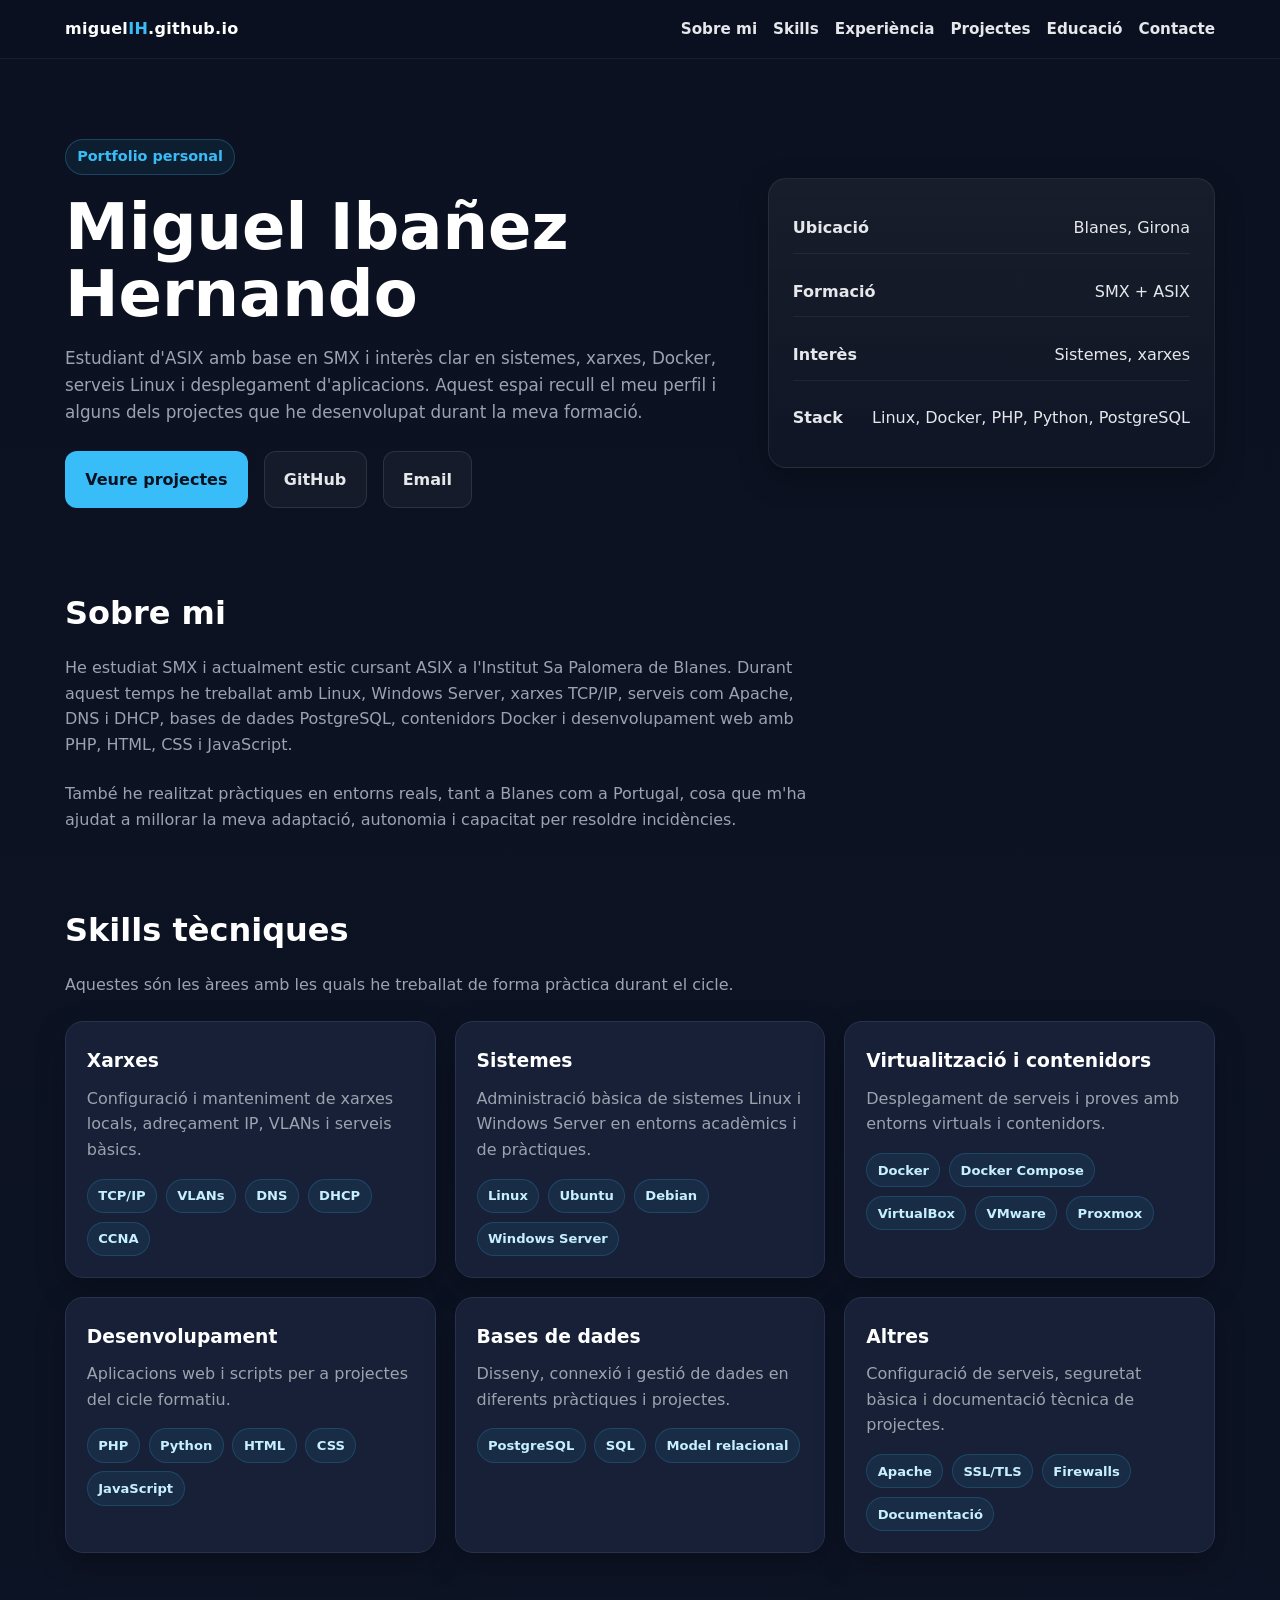
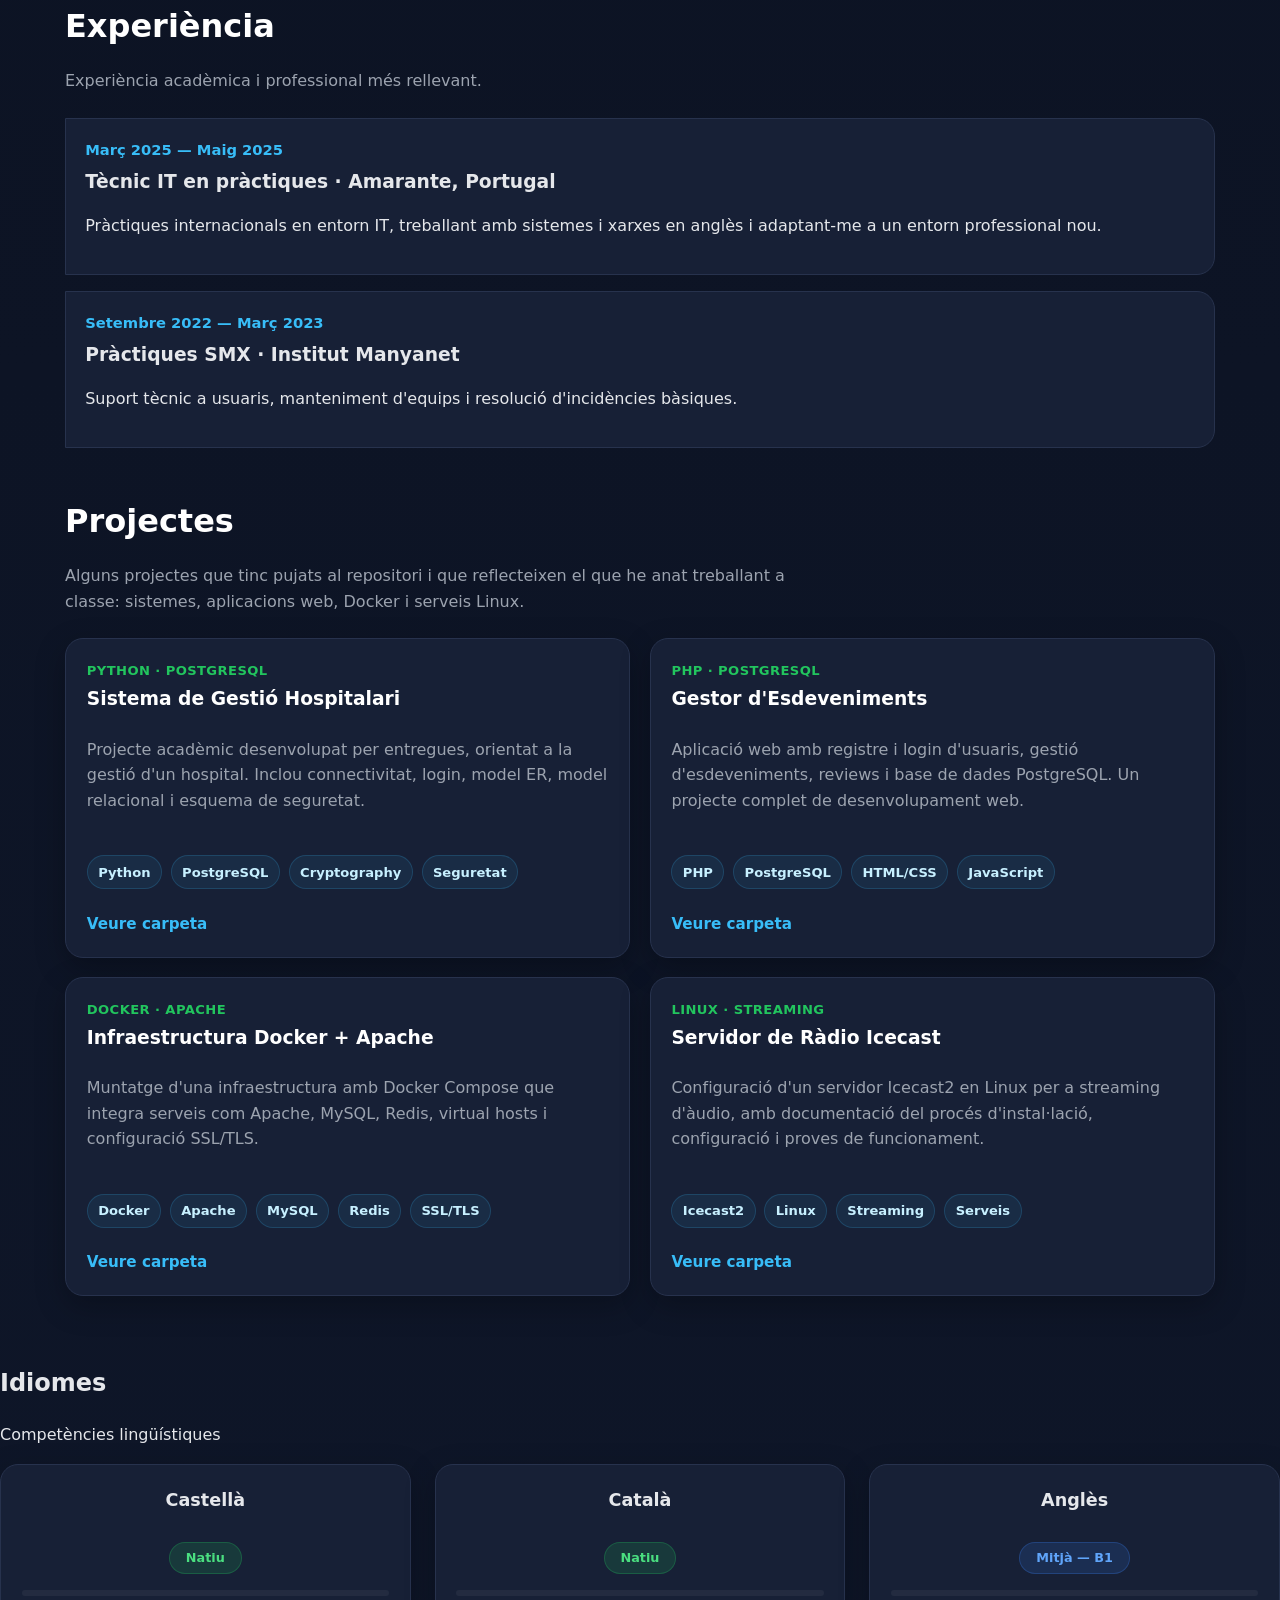
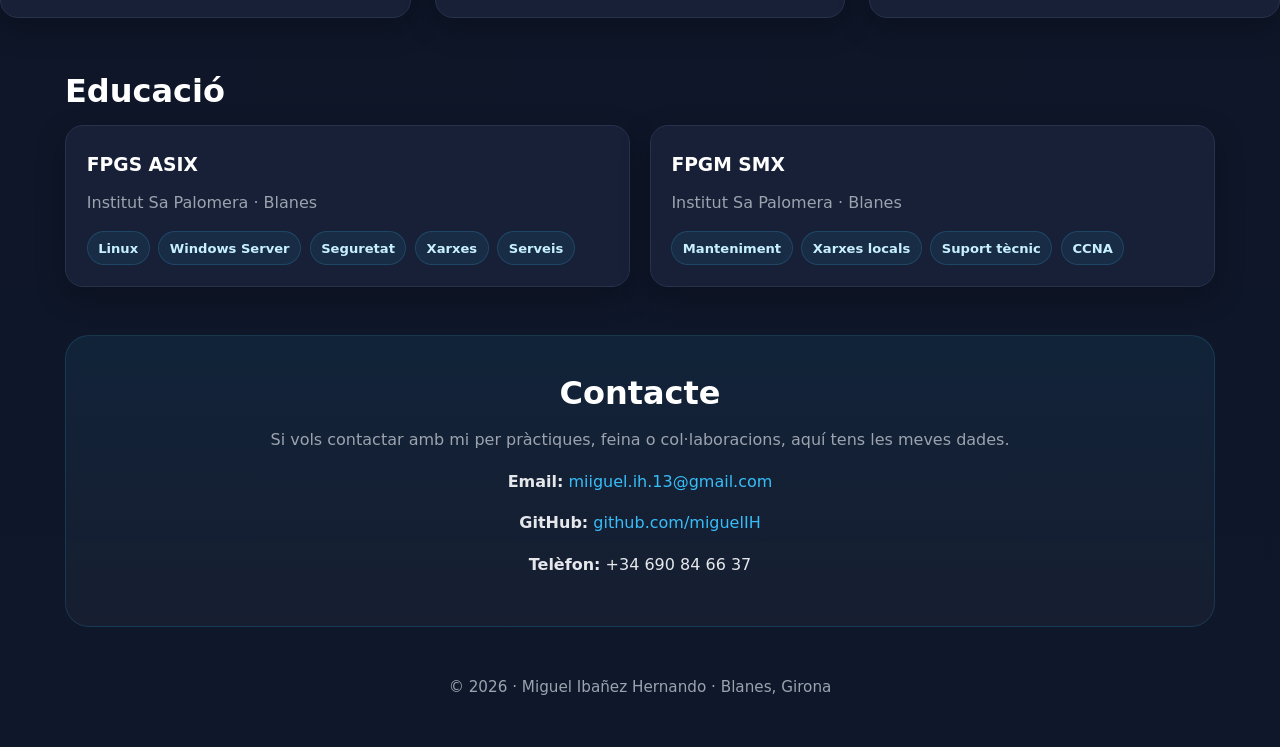
==== index.html @ 9ddd9091 "Update index.html" ====
<!DOCTYPE html>
<html lang="ca">
<head>
  <meta charset="UTF-8" />
  <meta name="viewport" content="width=device-width, initial-scale=1.0" />
  <title>Miguel Ibañez | Portfolio</title>
  <meta name="description" content="Portfolio personal de Miguel Ibañez Hernando, estudiant d'ASIX amb projectes de sistemes, xarxes, Docker i desenvolupament web." />
  <style>
    /* ===== Languages ===== */
        .languages-grid {
            display: grid;
            grid-template-columns: repeat(auto-fit, minmax(220px, 1fr));
            gap: 1.5rem;
        }

        .language-card {
            text-align: center;
            padding: 1.5rem;
        }

        .language-name {
            font-size: 1.1rem;
            font-weight: 600;
            margin-bottom: 1.75rem;
        }

        .language-level {
            display: inline-block;
            padding: 0.3rem 1rem;
            border-radius: 50px;
            font-size: 0.8rem;
            font-weight: 600;
        }

        .level-native {
            background: rgba(34, 197, 94, 0.15);
            color: #4ade80;
            border: 1px solid rgba(34, 197, 94, 0.25);
        }

        .level-b1 {
            background: rgba(59, 130, 246, 0.15);
            color: #60a5fa;
            border: 1px solid rgba(59, 130, 246, 0.25);
        }

        .level-basic {
            background: rgba(245, 158, 11, 0.15);
            color: #fbbf24;
            border: 1px solid rgba(245, 158, 11, 0.25);
        }

        .language-bar-container {
            margin-top: 1rem;
            height: 6px;
            background: rgba(255, 255, 255, 0.05);
            border-radius: 50px;
            overflow: hidden;
        }

        .language-bar {
            height: 100%;
            border-radius: 50px;
            transition: width 1.5s ease-out;
        }

        .bar-native {
            width: 100%;
            background: var(--gradient-1);
        }

        .bar-b1 {
            width: 60%;
            background: var(--gradient-2);
        }

        .bar-basic {
            width: 30%;
            background: var(--gradient-3);
        }
    :root{
      --bg:#0b1120;
      --bg-soft:#121a2d;
      --card:#172036;
      --line:#27324d;
      --text:#e5e7eb;
      --muted:#9ca3af;
      --accent:#38bdf8;
      --accent-2:#22c55e;
      --white:#ffffff;
      --shadow:0 10px 30px rgba(0,0,0,.25);
      --radius:18px;
      --max:1150px;
    }

    *{box-sizing:border-box}
    html{scroll-behavior:smooth}
    body{
      margin:0;
      font-family:Inter,system-ui,-apple-system,BlinkMacSystemFont,"Segoe UI",Roboto,sans-serif;
      background:linear-gradient(180deg,#0b1120 0%, #0f172a 100%);
      color:var(--text);
      line-height:1.6;
    }

    a{
      color:var(--accent);
      text-decoration:none;
    }

    a:hover{
      opacity:.9;
    }

    .container{
      width:min(100% - 2rem,var(--max));
      margin:0 auto;
    }

    header{
      position:sticky;
      top:0;
      z-index:50;
      backdrop-filter:blur(12px);
      background:rgba(11,17,32,.75);
      border-bottom:1px solid rgba(255,255,255,.06);
    }

    .nav{
      display:flex;
      justify-content:space-between;
      align-items:center;
      padding:1rem 0;
      gap:1rem;
    }

    .brand{
      font-weight:800;
      color:var(--white);
      letter-spacing:.3px;
    }

    .brand span{
      color:var(--accent);
    }

    nav{
      display:flex;
      gap:1rem;
      flex-wrap:wrap;
    }

    nav a{
      color:var(--text);
      font-weight:600;
      font-size:.95rem;
    }

    .hero{
      padding:5rem 0 3rem;
    }

    .hero-grid{
      display:grid;
      grid-template-columns:1.2fr .8fr;
      gap:2rem;
      align-items:center;
    }

    .eyebrow{
      display:inline-block;
      padding:.35rem .7rem;
      border:1px solid rgba(56,189,248,.25);
      border-radius:999px;
      color:var(--accent);
      background:rgba(56,189,248,.08);
      font-size:.9rem;
      font-weight:700;
      margin-bottom:1rem;
    }

    h1{
      font-size:clamp(2.4rem,5vw,4.2rem);
      line-height:1.05;
      margin:.2rem 0 1rem;
      color:var(--white);
    }

    .hero p{
      color:var(--muted);
      font-size:1.05rem;
      max-width:720px;
    }

    .cta{
      display:flex;
      gap:1rem;
      flex-wrap:wrap;
      margin-top:1.6rem;
    }

    .btn{
      display:inline-flex;
      align-items:center;
      gap:.5rem;
      padding:.9rem 1.2rem;
      border-radius:12px;
      font-weight:700;
      transition:.2s ease;
      border:1px solid transparent;
    }

    .btn-primary{
      background:var(--accent);
      color:#07111f;
    }

    .btn-primary:hover{
      transform:translateY(-2px);
    }

    .btn-secondary{
      border-color:rgba(255,255,255,.1);
      background:rgba(255,255,255,.04);
      color:var(--text);
    }

    .hero-card{
      background:linear-gradient(180deg,rgba(255,255,255,.05),rgba(255,255,255,.02));
      border:1px solid rgba(255,255,255,.08);
      box-shadow:var(--shadow);
      border-radius:var(--radius);
      padding:1.5rem;
    }

    .hero-list{
      list-style:none;
      padding:0;
      margin:0;
      display:grid;
      gap:.8rem;
    }

    .hero-list li{
      display:flex;
      justify-content:space-between;
      gap:1rem;
      padding:.75rem 0;
      border-bottom:1px solid rgba(255,255,255,.06);
    }

    .hero-list li:last-child{
      border-bottom:none;
    }

    section{
      padding:2rem 0 1rem;
    }

    .section-title{
      font-size:2rem;
      margin:0 0 .5rem;
      color:var(--white);
    }

    .section-text{
      color:var(--muted);
      max-width:760px;
      margin-bottom:1.5rem;
    }

    .grid{
      display:grid;
      gap:1.2rem;
    }

    .grid-3{
      grid-template-columns:repeat(3,1fr);
    }

    .grid-2{
      grid-template-columns:repeat(2,1fr);
    }

    .card{
      background:var(--card);
      border:1px solid var(--line);
      border-radius:var(--radius);
      padding:1.3rem;
      box-shadow:var(--shadow);
    }

    .card h3{
      margin:.2rem 0 .6rem;
      color:var(--white);
    }

    .card p{
      color:var(--muted);
      margin:0 0 1rem;
    }

    .tags{
      display:flex;
      flex-wrap:wrap;
      gap:.55rem;
      margin-top:.8rem;
    }

    .tag{
      background:rgba(56,189,248,.08);
      color:#c7f0ff;
      border:1px solid rgba(56,189,248,.18);
      padding:.35rem .65rem;
      border-radius:999px;
      font-size:.82rem;
      font-weight:600;
    }

    .project-card{
      display:flex;
      flex-direction:column;
      gap:.8rem;
      height:100%;
    }

    .project-top{
      display:flex;
      justify-content:space-between;
      gap:1rem;
      align-items:flex-start;
    }

    .project-type{
      font-size:.82rem;
      font-weight:800;
      color:var(--accent-2);
      letter-spacing:.4px;
      text-transform:uppercase;
    }

    .project-links{
      display:flex;
      gap:.75rem;
      flex-wrap:wrap;
      margin-top:.6rem;
    }

    .project-links a{
      font-weight:700;
      font-size:.95rem;
    }

    .timeline{
      display:grid;
      gap:1rem;
    }

    .timeline-item{
      padding:1.2rem;
      border-left:3px solid var(--accent);
      background:var(--card);
      border-radius:0 var(--radius) var(--radius) 0;
      border:1px solid var(--line);
    }

    .timeline-item .date{
      color:var(--accent);
      font-weight:700;
      font-size:.92rem;
    }

    .timeline-item h3{
      margin:.35rem 0;
    }

    .contact-box{
      text-align:center;
      padding:2rem;
      background:linear-gradient(180deg, rgba(56,189,248,.08), rgba(255,255,255,.03));
      border:1px solid rgba(56,189,248,.15);
      border-radius:24px;
    }

    footer{
      padding:2rem 0 3rem;
      color:var(--muted);
      text-align:center;
      font-size:.95rem;
    }

    @media (max-width: 900px){
      .hero-grid,
      .grid-3,
      .grid-2{
        grid-template-columns:1fr;
      }

      .nav{
        flex-direction:column;
        align-items:flex-start;
      }

      nav{
        gap:.8rem;
      }

      .hero{
        padding:3.5rem 0 2rem;
      }
    }
  </style>
</head>
<body>
  <header>
    <div class="container nav">
      <div class="brand">miguel<span>IH</span>.github.io</div>
      <nav>
        <a href="#sobre">Sobre mi</a>
        <a href="#skills">Skills</a>
        <a href="#experiencia">Experiència</a>
        <a href="#projectes">Projectes</a>
        <a href="#educacio">Educació</a>
        <a href="#contacte">Contacte</a>
      </nav>
    </div>
  </header>

  <main>
    <section class="hero container">
      <div class="hero-grid">
        <div>
          <div class="eyebrow">Portfolio personal</div>
          <h1>Miguel Ibañez Hernando</h1>
          <p>
            Estudiant d'ASIX amb base en SMX i interès clar en sistemes, xarxes, Docker, serveis Linux
            i desplegament d'aplicacions. Aquest espai recull el meu perfil i alguns dels projectes
            que he desenvolupat durant la meva formació.
          </p>
          <div class="cta">
            <a class="btn btn-primary" href="#projectes">Veure projectes</a>
            <a class="btn btn-secondary" href="https://github.com/miguelIH" target="_blank" rel="noopener noreferrer">GitHub</a>
            <a class="btn btn-secondary" href="mailto:miiguel.ih.13@gmail.com">Email</a>
          </div>
        </div>

        <aside class="hero-card">
          <ul class="hero-list">
            <li><strong>Ubicació</strong><span>Blanes, Girona</span></li>
            <li><strong>Formació</strong><span>SMX + ASIX</span></li>
            <li><strong>Interès</strong><span>Sistemes, xarxes</span></li>
            <li><strong>Stack</strong><span>Linux, Docker, PHP, Python, PostgreSQL</span></li>
          </ul>
        </aside>
      </div>
    </section>

    <section id="sobre" class="container">
      <h2 class="section-title">Sobre mi</h2>
      <p class="section-text">
        He estudiat SMX i actualment estic cursant ASIX a l'Institut Sa Palomera de Blanes.
        Durant aquest temps he treballat amb Linux, Windows Server, xarxes TCP/IP, serveis
        com Apache, DNS i DHCP, bases de dades PostgreSQL, contenidors Docker i desenvolupament
        web amb PHP, HTML, CSS i JavaScript.
      </p>
      <p class="section-text">
        També he realitzat pràctiques en entorns reals, tant a Blanes com a Portugal, cosa que
        m'ha ajudat a millorar la meva adaptació, autonomia i capacitat per resoldre incidències.
      </p>
    </section>

    <section id="skills" class="container">
      <h2 class="section-title">Skills tècniques</h2>
      <p class="section-text">
        Aquestes són les àrees amb les quals he treballat de forma pràctica durant el cicle.
      </p>

      <div class="grid grid-3">
        <article class="card">
          <h3>Xarxes</h3>
          <p>Configuració i manteniment de xarxes locals, adreçament IP, VLANs i serveis bàsics.</p>
          <div class="tags">
            <span class="tag">TCP/IP</span>
            <span class="tag">VLANs</span>
            <span class="tag">DNS</span>
            <span class="tag">DHCP</span>
            <span class="tag">CCNA</span>
          </div>
        </article>

        <article class="card">
          <h3>Sistemes</h3>
          <p>Administració bàsica de sistemes Linux i Windows Server en entorns acadèmics i de pràctiques.</p>
          <div class="tags">
            <span class="tag">Linux</span>
            <span class="tag">Ubuntu</span>
            <span class="tag">Debian</span>
            <span class="tag">Windows Server</span>
          </div>
        </article>

        <article class="card">
          <h3>Virtualització i contenidors</h3>
          <p>Desplegament de serveis i proves amb entorns virtuals i contenidors.</p>
          <div class="tags">
            <span class="tag">Docker</span>
            <span class="tag">Docker Compose</span>
            <span class="tag">VirtualBox</span>
            <span class="tag">VMware</span>
            <span class="tag">Proxmox</span>
          </div>
        </article>

        <article class="card">
          <h3>Desenvolupament</h3>
          <p>Aplicacions web i scripts per a projectes del cicle formatiu.</p>
          <div class="tags">
            <span class="tag">PHP</span>
            <span class="tag">Python</span>
            <span class="tag">HTML</span>
            <span class="tag">CSS</span>
            <span class="tag">JavaScript</span>
          </div>
        </article>

        <article class="card">
          <h3>Bases de dades</h3>
          <p>Disseny, connexió i gestió de dades en diferents pràctiques i projectes.</p>
          <div class="tags">
            <span class="tag">PostgreSQL</span>
            <span class="tag">SQL</span>
            <span class="tag">Model relacional</span>
          </div>
        </article>

        <article class="card">
          <h3>Altres</h3>
          <p>Configuració de serveis, seguretat bàsica i documentació tècnica de projectes.</p>
          <div class="tags">
            <span class="tag">Apache</span>
            <span class="tag">SSL/TLS</span>
            <span class="tag">Firewalls</span>
            <span class="tag">Documentació</span>
          </div>
        </article>
      </div>
    </section>

    <section id="experiencia" class="container">
      <h2 class="section-title">Experiència</h2>
      <p class="section-text">Experiència acadèmica i professional més rellevant.</p>

      <div class="timeline">
        <article class="timeline-item">
          <div class="date">Març 2025 — Maig 2025</div>
          <h3>Tècnic IT en pràctiques · Amarante, Portugal</h3>
          <p>Pràctiques internacionals en entorn IT, treballant amb sistemes i xarxes en anglès i adaptant-me a un entorn professional nou.</p>
        </article>

        <article class="timeline-item">
          <div class="date">Setembre 2022 — Març 2023</div>
          <h3>Pràctiques SMX · Institut Manyanet</h3>
          <p>Suport tècnic a usuaris, manteniment d'equips i resolució d'incidències bàsiques.</p>
        </article>
      </div>
    </section>

    <section id="projectes" class="container">
      <h2 class="section-title">Projectes</h2>
      <p class="section-text">
        Alguns projectes que tinc pujats al repositori i que reflecteixen el que he anat treballant
        a classe: sistemes, aplicacions web, Docker i serveis Linux.
      </p>

      <div class="grid grid-2">
        <article class="card project-card">
          <div class="project-top">
            <div>
              <div class="project-type">Python · PostgreSQL</div>
              <h3>Sistema de Gestió Hospitalari</h3>
            </div>
          </div>
          <p>
            Projecte acadèmic desenvolupat per entregues, orientat a la gestió d'un hospital.
            Inclou connectivitat, login, model ER, model relacional i esquema de seguretat.
          </p>
          <div class="tags">
            <span class="tag">Python</span>
            <span class="tag">PostgreSQL</span>
            <span class="tag">Cryptography</span>
            <span class="tag">Seguretat</span>
          </div>
          <div class="project-links">
            <a href="https://github.com/miguelIH/miguelIH.github.io/tree/main/Serveis%2024-25" target="_blank" rel="noopener noreferrer">Veure carpeta</a>
          </div>
        </article>

        <article class="card project-card">
          <div class="project-top">
            <div>
              <div class="project-type">PHP · PostgreSQL</div>
              <h3>Gestor d'Esdeveniments</h3>
            </div>
          </div>
          <p>
            Aplicació web amb registre i login d'usuaris, gestió d'esdeveniments, reviews i
            base de dades PostgreSQL. Un projecte complet de desenvolupament web.
          </p>
          <div class="tags">
            <span class="tag">PHP</span>
            <span class="tag">PostgreSQL</span>
            <span class="tag">HTML/CSS</span>
            <span class="tag">JavaScript</span>
          </div>
          <div class="project-links">
            <a href="https://github.com/miguelIH/miguelIH.github.io/tree/main/Webs%2024-25" target="_blank" rel="noopener noreferrer">Veure carpeta</a>
          </div>
        </article>

        <article class="card project-card">
          <div class="project-top">
            <div>
              <div class="project-type">Docker · Apache</div>
              <h3>Infraestructura Docker + Apache</h3>
            </div>
          </div>
          <p>
            Muntatge d'una infraestructura amb Docker Compose que integra serveis com Apache,
            MySQL, Redis, virtual hosts i configuració SSL/TLS.
          </p>
          <div class="tags">
            <span class="tag">Docker</span>
            <span class="tag">Apache</span>
            <span class="tag">MySQL</span>
            <span class="tag">Redis</span>
            <span class="tag">SSL/TLS</span>
          </div>
          <div class="project-links">
            <a href="https://github.com/miguelIH/miguelIH.github.io/tree/main/Serveis%2025-26" target="_blank" rel="noopener noreferrer">Veure carpeta</a>
          </div>
        </article>

        <article class="card project-card">
          <div class="project-top">
            <div>
              <div class="project-type">Linux · Streaming</div>
              <h3>Servidor de Ràdio Icecast</h3>
            </div>
          </div>
          <p>
            Configuració d'un servidor Icecast2 en Linux per a streaming d'àudio, amb documentació
            del procés d'instal·lació, configuració i proves de funcionament.
          </p>
          <div class="tags">
            <span class="tag">Icecast2</span>
            <span class="tag">Linux</span>
            <span class="tag">Streaming</span>
            <span class="tag">Serveis</span>
          </div>
          <div class="project-links">
            <a href="https://github.com/miguelIH/miguelIH.github.io/tree/main/Serveis%2025-26" target="_blank" rel="noopener noreferrer">Veure carpeta</a>
          </div>
        </article>
      </div>
    </section>

    <section id="languages" class="reveal">
            <div class="section-header">
                <div class="section-icon"><i class="fas fa-globe"></i></div>
                <h2>Idiomes</h2>
                <p>Competències lingüístiques</p>
            </div>
            <div class="languages-grid">
                <div class="card language-card">
                    <div class="language-name">Castellà</div>
                    <span class="language-level level-native">Natiu</span>
                    <div class="language-bar-container">
                        <div class="language-bar bar-native"></div>
                    </div>
                </div>
                <div class="card language-card">
                    <div class="language-name">Català</div>
                    <span class="language-level level-native">Natiu</span>
                    <div class="language-bar-container">
                        <div class="language-bar bar-native"></div>
                    </div>
                </div>
                <div class="card language-card">
                    <div class="language-name">Anglès</div>
                    <span class="language-level level-b1">Mitjà — B1</span>
                    <div class="language-bar-container">
                        <div class="language-bar bar-b1"></div>
                    </div>
                </div>
        </section>

    <section id="educacio" class="container">
      <h2 class="section-title">Educació</h2>
      <div class="grid grid-2">
        <article class="card">
          <h3>FPGS ASIX</h3>
          <p>Institut Sa Palomera · Blanes</p>
          <div class="tags">
            <span class="tag">Linux</span>
            <span class="tag">Windows Server</span>
            <span class="tag">Seguretat</span>
            <span class="tag">Xarxes</span>
            <span class="tag">Serveis</span>
          </div>
        </article>

        <article class="card">
          <h3>FPGM SMX</h3>
          <p>Institut Sa Palomera · Blanes</p>
          <div class="tags">
            <span class="tag">Manteniment</span>
            <span class="tag">Xarxes locals</span>
            <span class="tag">Suport tècnic</span>
            <span class="tag">CCNA</span>
          </div>
        </article>
      </div>
    </section>

    <section id="contacte" class="container">
      <div class="contact-box">
        <h2 class="section-title">Contacte</h2>
        <p class="section-text" style="margin:0 auto 1rem;">
          Si vols contactar amb mi per pràctiques, feina o col·laboracions, aquí tens les meves dades.
        </p>
        <p><strong>Email:</strong> <a href="mailto:miiguel.ih.13@gmail.com">miiguel.ih.13@gmail.com</a></p>
        <p><strong>GitHub:</strong> <a href="https://github.com/miguelIH" target="_blank" rel="noopener noreferrer">github.com/miguelIH</a></p>
        <p><strong>Telèfon:</strong> +34 690 84 66 37</p>
      </div>
    </section>
  </main>

  <footer class="container">
    © 2026 · Miguel Ibañez Hernando · Blanes, Girona
  </footer>
</body>
</html>
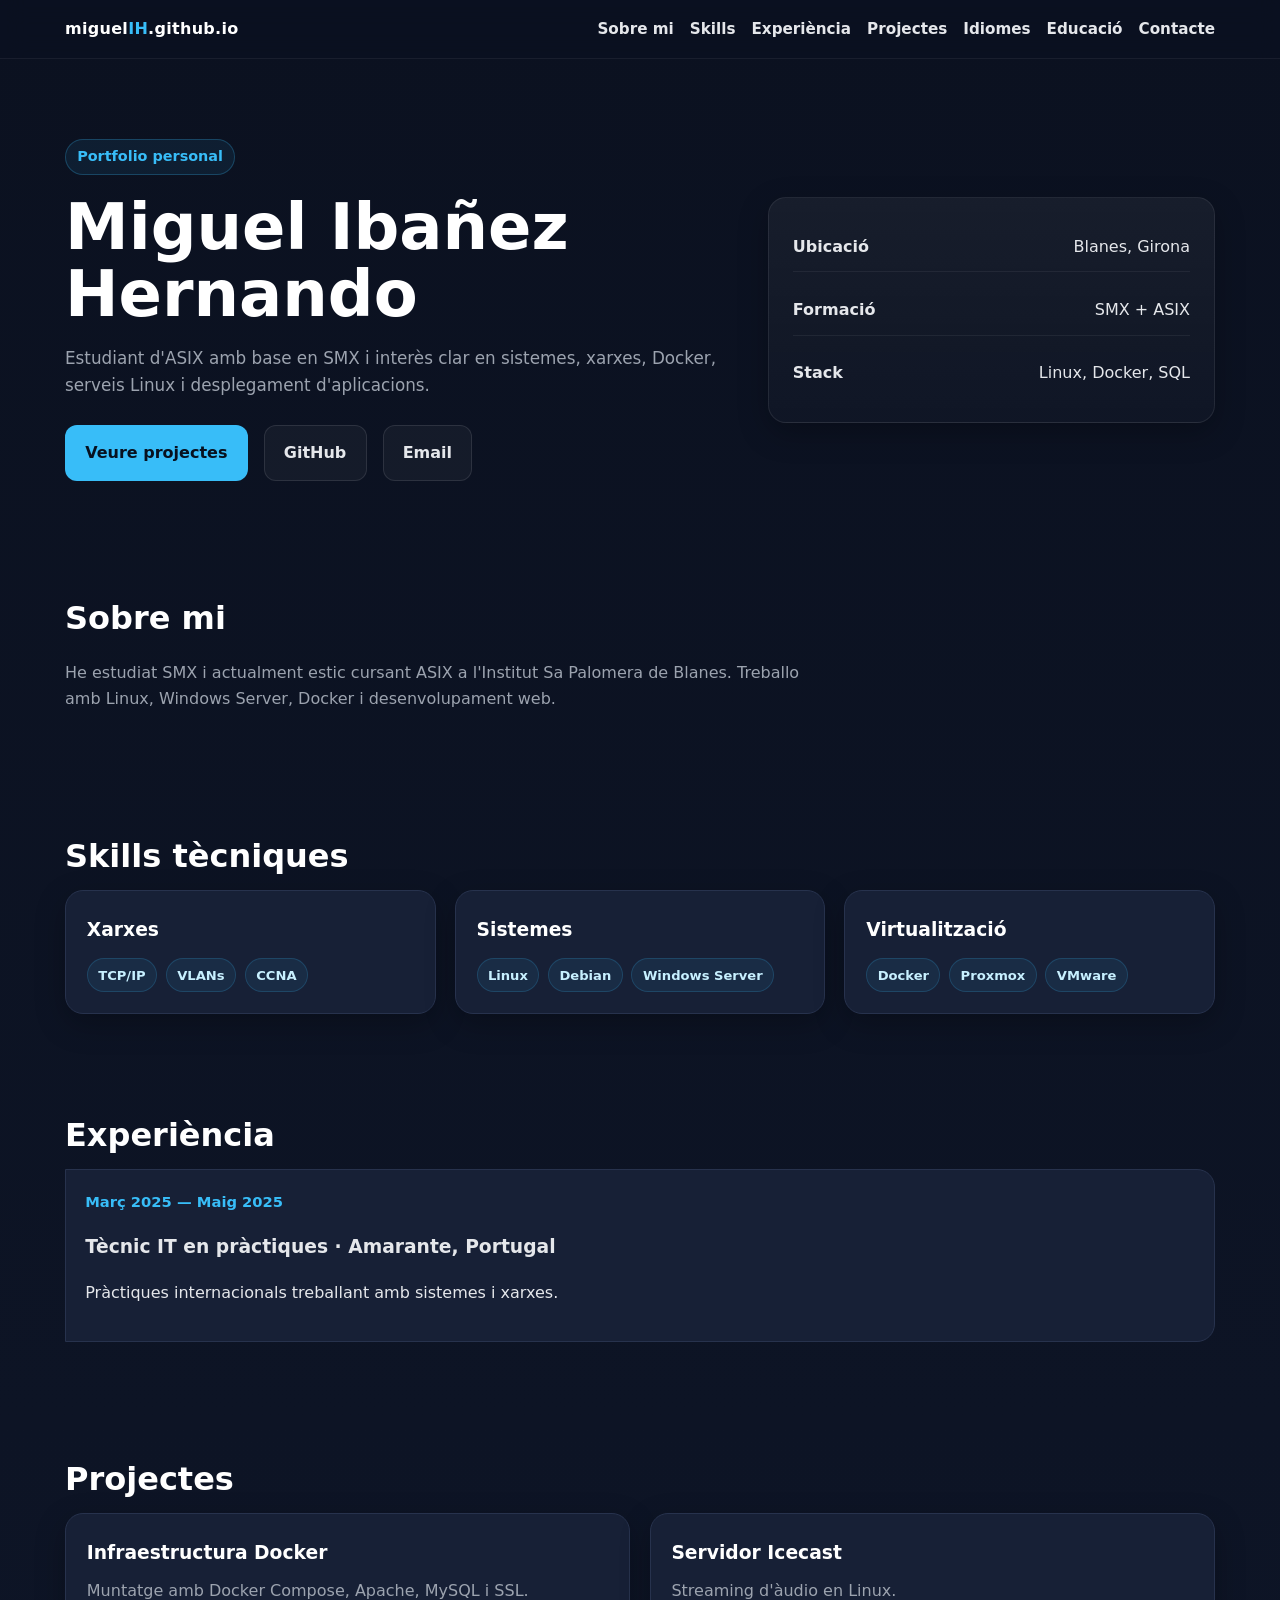
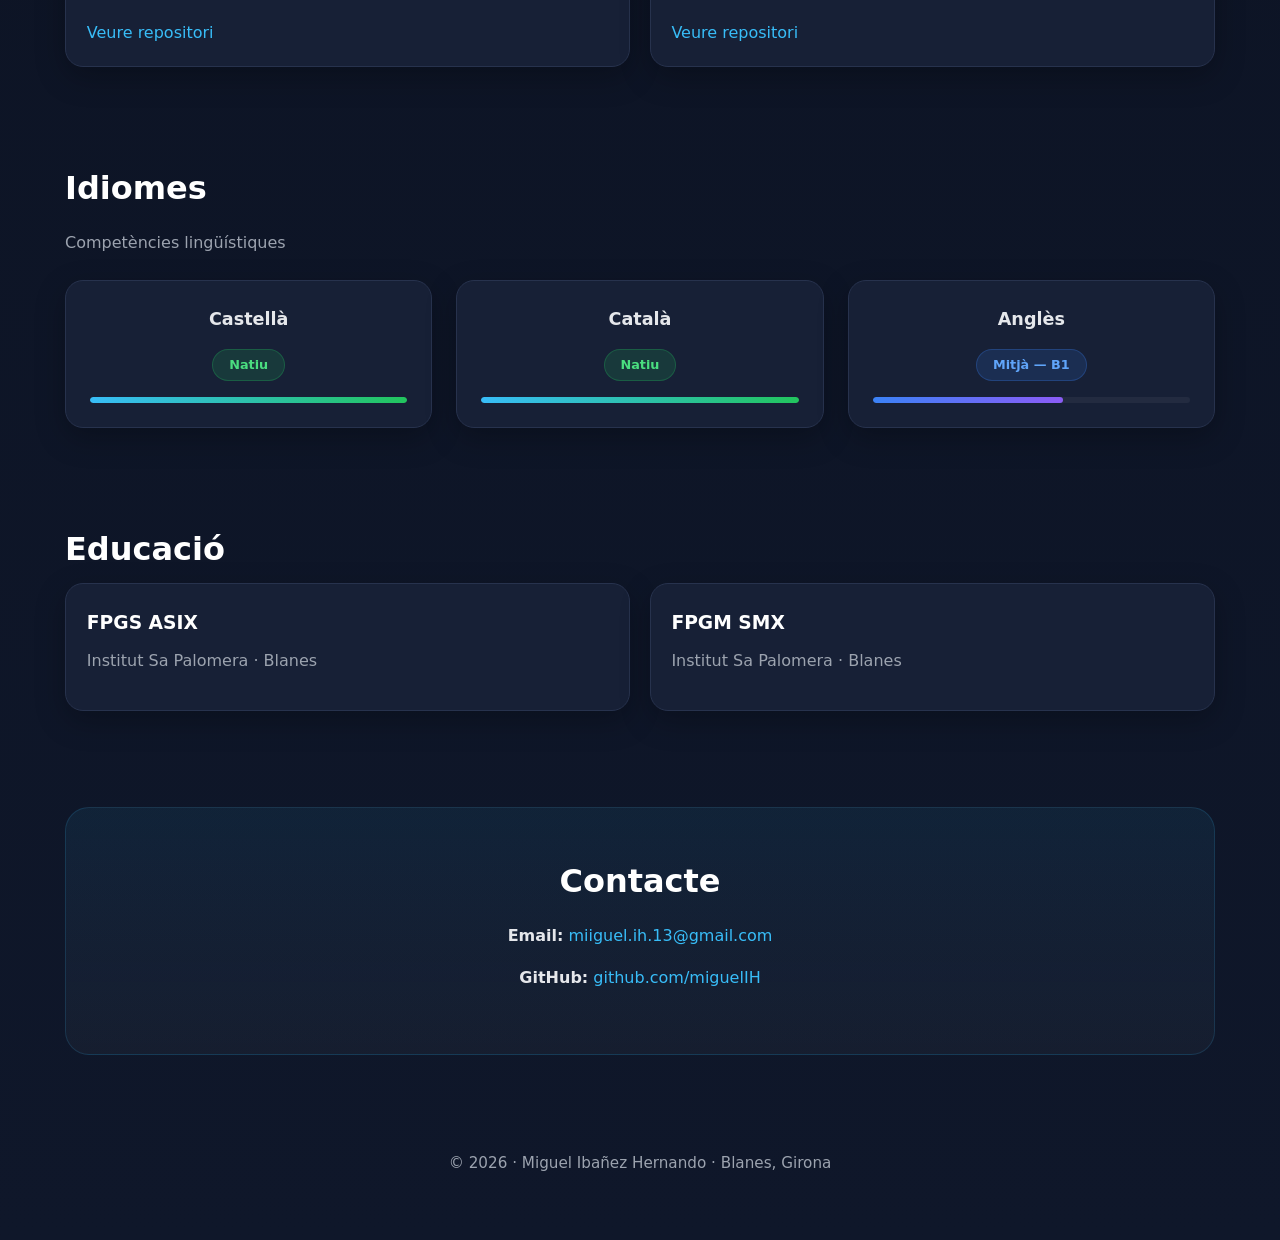
==== commit 921dc414: "Update index.html" ====
--- a/index.html
+++ b/index.html
@@ -6,408 +6,216 @@
   <title>Miguel Ibañez | Portfolio</title>
   <meta name="description" content="Portfolio personal de Miguel Ibañez Hernando, estudiant d'ASIX amb projectes de sistemes, xarxes, Docker i desenvolupament web." />
   <style>
-    /* ===== Languages ===== */
-        .languages-grid {
-            display: grid;
-            grid-template-columns: repeat(auto-fit, minmax(220px, 1fr));
-            gap: 1.5rem;
-        }
-
-        .language-card {
-            text-align: center;
-            padding: 1.5rem;
-        }
-
-        .language-name {
-            font-size: 1.1rem;
-            font-weight: 600;
-            margin-bottom: 1.75rem;
-        }
-
-        .language-level {
-            display: inline-block;
-            padding: 0.3rem 1rem;
-            border-radius: 50px;
-            font-size: 0.8rem;
-            font-weight: 600;
-        }
-
-        .level-native {
-            background: rgba(34, 197, 94, 0.15);
-            color: #4ade80;
-            border: 1px solid rgba(34, 197, 94, 0.25);
-        }
-
-        .level-b1 {
-            background: rgba(59, 130, 246, 0.15);
-            color: #60a5fa;
-            border: 1px solid rgba(59, 130, 246, 0.25);
-        }
-
-        .level-basic {
-            background: rgba(245, 158, 11, 0.15);
-            color: #fbbf24;
-            border: 1px solid rgba(245, 158, 11, 0.25);
-        }
-
-        .language-bar-container {
-            margin-top: 1rem;
-            height: 6px;
-            background: rgba(255, 255, 255, 0.05);
-            border-radius: 50px;
-            overflow: hidden;
-        }
-
-        .language-bar {
-            height: 100%;
-            border-radius: 50px;
-            transition: width 1.5s ease-out;
-        }
-
-        .bar-native {
-            width: 100%;
-            background: var(--gradient-1);
-        }
-
-        .bar-b1 {
-            width: 60%;
-            background: var(--gradient-2);
-        }
-
-        .bar-basic {
-            width: 30%;
-            background: var(--gradient-3);
-        }
-    :root{
-      --bg:#0b1120;
-      --bg-soft:#121a2d;
-      --card:#172036;
-      --line:#27324d;
-      --text:#e5e7eb;
-      --muted:#9ca3af;
-      --accent:#38bdf8;
-      --accent-2:#22c55e;
-      --white:#ffffff;
-      --shadow:0 10px 30px rgba(0,0,0,.25);
-      --radius:18px;
-      --max:1150px;
-    }
-
-    *{box-sizing:border-box}
-    html{scroll-behavior:smooth}
-    body{
-      margin:0;
-      font-family:Inter,system-ui,-apple-system,BlinkMacSystemFont,"Segoe UI",Roboto,sans-serif;
-      background:linear-gradient(180deg,#0b1120 0%, #0f172a 100%);
-      color:var(--text);
-      line-height:1.6;
-    }
-
-    a{
-      color:var(--accent);
-      text-decoration:none;
-    }
-
-    a:hover{
-      opacity:.9;
-    }
-
-    .container{
-      width:min(100% - 2rem,var(--max));
-      margin:0 auto;
-    }
-
-    header{
-      position:sticky;
-      top:0;
-      z-index:50;
-      backdrop-filter:blur(12px);
-      background:rgba(11,17,32,.75);
-      border-bottom:1px solid rgba(255,255,255,.06);
-    }
-
-    .nav{
-      display:flex;
-      justify-content:space-between;
-      align-items:center;
-      padding:1rem 0;
-      gap:1rem;
-    }
-
-    .brand{
-      font-weight:800;
-      color:var(--white);
-      letter-spacing:.3px;
-    }
-
-    .brand span{
-      color:var(--accent);
-    }
-
-    nav{
-      display:flex;
-      gap:1rem;
-      flex-wrap:wrap;
-    }
-
-    nav a{
-      color:var(--text);
-      font-weight:600;
-      font-size:.95rem;
-    }
-
-    .hero{
-      padding:5rem 0 3rem;
-    }
-
-    .hero-grid{
-      display:grid;
-      grid-template-columns:1.2fr .8fr;
-      gap:2rem;
-      align-items:center;
-    }
-
-    .eyebrow{
-      display:inline-block;
-      padding:.35rem .7rem;
-      border:1px solid rgba(56,189,248,.25);
-      border-radius:999px;
-      color:var(--accent);
-      background:rgba(56,189,248,.08);
-      font-size:.9rem;
-      font-weight:700;
-      margin-bottom:1rem;
-    }
-
-    h1{
-      font-size:clamp(2.4rem,5vw,4.2rem);
-      line-height:1.05;
-      margin:.2rem 0 1rem;
-      color:var(--white);
-    }
-
-    .hero p{
-      color:var(--muted);
-      font-size:1.05rem;
-      max-width:720px;
-    }
-
-    .cta{
-      display:flex;
-      gap:1rem;
-      flex-wrap:wrap;
-      margin-top:1.6rem;
-    }
-
-    .btn{
-      display:inline-flex;
-      align-items:center;
-      gap:.5rem;
-      padding:.9rem 1.2rem;
-      border-radius:12px;
-      font-weight:700;
-      transition:.2s ease;
-      border:1px solid transparent;
-    }
-
-    .btn-primary{
-      background:var(--accent);
-      color:#07111f;
-    }
-
-    .btn-primary:hover{
-      transform:translateY(-2px);
-    }
-
-    .btn-secondary{
-      border-color:rgba(255,255,255,.1);
-      background:rgba(255,255,255,.04);
-      color:var(--text);
-    }
-
-    .hero-card{
-      background:linear-gradient(180deg,rgba(255,255,255,.05),rgba(255,255,255,.02));
-      border:1px solid rgba(255,255,255,.08);
-      box-shadow:var(--shadow);
-      border-radius:var(--radius);
-      padding:1.5rem;
-    }
-
-    .hero-list{
-      list-style:none;
-      padding:0;
-      margin:0;
-      display:grid;
-      gap:.8rem;
-    }
-
-    .hero-list li{
-      display:flex;
-      justify-content:space-between;
-      gap:1rem;
-      padding:.75rem 0;
-      border-bottom:1px solid rgba(255,255,255,.06);
-    }
-
-    .hero-list li:last-child{
-      border-bottom:none;
-    }
-
-    section{
-      padding:2rem 0 1rem;
-    }
-
-    .section-title{
-      font-size:2rem;
-      margin:0 0 .5rem;
-      color:var(--white);
-    }
-
-    .section-text{
-      color:var(--muted);
-      max-width:760px;
-      margin-bottom:1.5rem;
-    }
-
-    .grid{
-      display:grid;
-      gap:1.2rem;
-    }
-
-    .grid-3{
-      grid-template-columns:repeat(3,1fr);
-    }
-
-    .grid-2{
-      grid-template-columns:repeat(2,1fr);
-    }
-
-    .card{
-      background:var(--card);
-      border:1px solid var(--line);
-      border-radius:var(--radius);
-      padding:1.3rem;
-      box-shadow:var(--shadow);
-    }
-
-    .card h3{
-      margin:.2rem 0 .6rem;
-      color:var(--white);
-    }
-
-    .card p{
-      color:var(--muted);
-      margin:0 0 1rem;
-    }
-
-    .tags{
-      display:flex;
-      flex-wrap:wrap;
-      gap:.55rem;
-      margin-top:.8rem;
-    }
-
-    .tag{
-      background:rgba(56,189,248,.08);
-      color:#c7f0ff;
-      border:1px solid rgba(56,189,248,.18);
-      padding:.35rem .65rem;
-      border-radius:999px;
-      font-size:.82rem;
-      font-weight:600;
-    }
-
-    .project-card{
-      display:flex;
-      flex-direction:column;
-      gap:.8rem;
-      height:100%;
-    }
-
-    .project-top{
-      display:flex;
-      justify-content:space-between;
-      gap:1rem;
-      align-items:flex-start;
-    }
-
-    .project-type{
-      font-size:.82rem;
-      font-weight:800;
-      color:var(--accent-2);
-      letter-spacing:.4px;
-      text-transform:uppercase;
-    }
-
-    .project-links{
-      display:flex;
-      gap:.75rem;
-      flex-wrap:wrap;
-      margin-top:.6rem;
-    }
-
-    .project-links a{
-      font-weight:700;
-      font-size:.95rem;
-    }
-
-    .timeline{
-      display:grid;
-      gap:1rem;
-    }
-
-    .timeline-item{
-      padding:1.2rem;
-      border-left:3px solid var(--accent);
-      background:var(--card);
-      border-radius:0 var(--radius) var(--radius) 0;
-      border:1px solid var(--line);
-    }
-
-    .timeline-item .date{
-      color:var(--accent);
-      font-weight:700;
-      font-size:.92rem;
-    }
-
-    .timeline-item h3{
-      margin:.35rem 0;
-    }
-
-    .contact-box{
-      text-align:center;
-      padding:2rem;
-      background:linear-gradient(180deg, rgba(56,189,248,.08), rgba(255,255,255,.03));
-      border:1px solid rgba(56,189,248,.15);
-      border-radius:24px;
-    }
-
-    footer{
-      padding:2rem 0 3rem;
-      color:var(--muted);
-      text-align:center;
-      font-size:.95rem;
-    }
-
-    @media (max-width: 900px){
-      .hero-grid,
-      .grid-3,
-      .grid-2{
-        grid-template-columns:1fr;
-      }
-
-      .nav{
-        flex-direction:column;
-        align-items:flex-start;
-      }
-
-      nav{
-        gap:.8rem;
-      }
-
-      .hero{
-        padding:3.5rem 0 2rem;
-      }
+    :root {
+      --bg: #0b1120;
+      --bg-soft: #121a2d;
+      --card: #172036;
+      --line: #27324d;
+      --text: #e5e7eb;
+      --muted: #9ca3af;
+      --accent: #38bdf8;
+      --accent-2: #22c55e;
+      --white: #ffffff;
+      --shadow: 0 10px 30px rgba(0,0,0,.25);
+      --radius: 18px;
+      --max: 1150px;
+      /* Gradientes para las barras de idiomas */
+      --gradient-1: linear-gradient(90deg, #38bdf8, #22c55e);
+      --gradient-2: linear-gradient(90deg, #3b82f6, #8b5cf6);
+      --gradient-3: linear-gradient(90deg, #f59e0b, #ef4444);
+    }
+
+    * { box-sizing: border-box; }
+    html { scroll-behavior: smooth; }
+    body {
+      margin: 0;
+      font-family: Inter, system-ui, -apple-system, BlinkMacSystemFont, "Segoe UI", Roboto, sans-serif;
+      background: linear-gradient(180deg, #0b1120 0%, #0f172a 100%);
+      color: var(--text);
+      line-height: 1.6;
+    }
+
+    a { color: var(--accent); text-decoration: none; }
+    a:hover { opacity: .9; }
+
+    .container {
+      width: min(100% - 2rem, var(--max));
+      margin: 0 auto;
+    }
+
+    header {
+      position: sticky;
+      top: 0;
+      z-index: 50;
+      backdrop-filter: blur(12px);
+      background: rgba(11,17,32,.75);
+      border-bottom: 1px solid rgba(255,255,255,.06);
+    }
+
+    .nav {
+      display: flex;
+      justify-content: space-between;
+      align-items: center;
+      padding: 1rem 0;
+      gap: 1rem;
+    }
+
+    .brand { font-weight: 800; color: var(--white); letter-spacing: .3px; }
+    .brand span { color: var(--accent); }
+
+    nav { display: flex; gap: 1rem; flex-wrap: wrap; }
+    nav a { color: var(--text); font-weight: 600; font-size: .95rem; }
+
+    .hero { padding: 5rem 0 3rem; }
+    .hero-grid {
+      display: grid;
+      grid-template-columns: 1.2fr .8fr;
+      gap: 2rem;
+      align-items: center;
+    }
+
+    .eyebrow {
+      display: inline-block;
+      padding: .35rem .7rem;
+      border: 1px solid rgba(56,189,248,.25);
+      border-radius: 999px;
+      color: var(--accent);
+      background: rgba(56,189,248,.08);
+      font-size: .9rem;
+      font-weight: 700;
+      margin-bottom: 1rem;
+    }
+
+    h1 {
+      font-size: clamp(2.4rem, 5vw, 4.2rem);
+      line-height: 1.05;
+      margin: .2rem 0 1rem;
+      color: var(--white);
+    }
+
+    .hero p { color: var(--muted); font-size: 1.05rem; max-width: 720px; }
+    .cta { display: flex; gap: 1rem; flex-wrap: wrap; margin-top: 1.6rem; }
+
+    .btn {
+      display: inline-flex;
+      align-items: center;
+      gap: .5rem;
+      padding: .9rem 1.2rem;
+      border-radius: 12px;
+      font-weight: 700;
+      transition: .2s ease;
+      border: 1px solid transparent;
+    }
+
+    .btn-primary { background: var(--accent); color: #07111f; }
+    .btn-primary:hover { transform: translateY(-2px); }
+    .btn-secondary { border-color: rgba(255,255,255,.1); background: rgba(255,255,255,.04); color: var(--text); }
+
+    .hero-card {
+      background: linear-gradient(180deg, rgba(255,255,255,.05), rgba(255,255,255,.02));
+      border: 1px solid rgba(255,255,255,.08);
+      box-shadow: var(--shadow);
+      border-radius: var(--radius);
+      padding: 1.5rem;
+    }
+
+    .hero-list { list-style: none; padding: 0; margin: 0; display: grid; gap: .8rem; }
+    .hero-list li {
+      display: flex;
+      justify-content: space-between;
+      gap: 1rem;
+      padding: .75rem 0;
+      border-bottom: 1px solid rgba(255,255,255,.06);
+    }
+    .hero-list li:last-child { border-bottom: none; }
+
+    section { padding: 4rem 0 2rem; }
+    .section-title { font-size: 2rem; margin: 0 0 .5rem; color: var(--white); }
+    .section-text { color: var(--muted); max-width: 760px; margin-bottom: 1.5rem; }
+
+    .grid { display: grid; gap: 1.2rem; }
+    .grid-3 { grid-template-columns: repeat(3, 1fr); }
+    .grid-2 { grid-template-columns: repeat(2, 1fr); }
+
+    .card {
+      background: var(--card);
+      border: 1px solid var(--line);
+      border-radius: var(--radius);
+      padding: 1.3rem;
+      box-shadow: var(--shadow);
+    }
+
+    .card h3 { margin: .2rem 0 .6rem; color: var(--white); }
+    .card p { color: var(--muted); margin: 0 0 1rem; }
+
+    .tags { display: flex; flex-wrap: wrap; gap: .55rem; margin-top: .8rem; }
+    .tag {
+      background: rgba(56,189,248,.08);
+      color: #c7f0ff;
+      border: 1px solid rgba(56,189,248,.18);
+      padding: .35rem .65rem;
+      border-radius: 999px;
+      font-size: .82rem;
+      font-weight: 600;
+    }
+
+    /* Idiomes Styles */
+    .languages-grid {
+      display: grid;
+      grid-template-columns: repeat(auto-fit, minmax(220px, 1fr));
+      gap: 1.5rem;
+    }
+
+    .language-card { text-align: center; padding: 1.5rem; }
+    .language-name { font-size: 1.1rem; font-weight: 600; margin-bottom: 1rem; }
+    .language-level {
+      display: inline-block;
+      padding: 0.3rem 1rem;
+      border-radius: 50px;
+      font-size: 0.8rem;
+      font-weight: 600;
+      margin-bottom: 1rem;
+    }
+
+    .level-native { background: rgba(34, 197, 94, 0.15); color: #4ade80; border: 1px solid rgba(34, 197, 94, 0.25); }
+    .level-b1 { background: rgba(59, 130, 246, 0.15); color: #60a5fa; border: 1px solid rgba(59, 130, 246, 0.25); }
+
+    .language-bar-container {
+      height: 6px;
+      background: rgba(255, 255, 255, 0.05);
+      border-radius: 50px;
+      overflow: hidden;
+    }
+
+    .language-bar { height: 100%; border-radius: 50px; }
+    .bar-native { width: 100%; background: var(--gradient-1); }
+    .bar-b1 { width: 60%; background: var(--gradient-2); }
+
+    .timeline-item {
+      padding: 1.2rem;
+      border-left: 3px solid var(--accent);
+      background: var(--card);
+      border-radius: 0 var(--radius) var(--radius) 0;
+      border: 1px solid var(--line);
+      margin-bottom: 1rem;
+    }
+
+    .timeline-item .date { color: var(--accent); font-weight: 700; font-size: .92rem; }
+
+    .contact-box {
+      text-align: center;
+      padding: 3rem;
+      background: linear-gradient(180deg, rgba(56,189,248,.08), rgba(255,255,255,.03));
+      border: 1px solid rgba(56,189,248,.15);
+      border-radius: 24px;
+    }
+
+    footer { padding: 4rem 0; color: var(--muted); text-align: center; font-size: .95rem; }
+
+    @media (max-width: 900px) {
+      .hero-grid, .grid-3, .grid-2 { grid-template-columns: 1fr; }
+      .nav { flex-direction: column; align-items: flex-start; }
+      header { position: relative; }
     }
   </style>
 </head>
@@ -420,6 +228,7 @@
         <a href="#skills">Skills</a>
         <a href="#experiencia">Experiència</a>
         <a href="#projectes">Projectes</a>
+        <a href="#languages">Idiomes</a>
         <a href="#educacio">Educació</a>
         <a href="#contacte">Contacte</a>
       </nav>
@@ -434,22 +243,19 @@
           <h1>Miguel Ibañez Hernando</h1>
           <p>
             Estudiant d'ASIX amb base en SMX i interès clar en sistemes, xarxes, Docker, serveis Linux
-            i desplegament d'aplicacions. Aquest espai recull el meu perfil i alguns dels projectes
-            que he desenvolupat durant la meva formació.
+            i desplegament d'aplicacions.
           </p>
           <div class="cta">
             <a class="btn btn-primary" href="#projectes">Veure projectes</a>
-            <a class="btn btn-secondary" href="https://github.com/miguelIH" target="_blank" rel="noopener noreferrer">GitHub</a>
+            <a class="btn btn-secondary" href="https://github.com/miguelIH" target="_blank">GitHub</a>
             <a class="btn btn-secondary" href="mailto:miiguel.ih.13@gmail.com">Email</a>
           </div>
         </div>
-
         <aside class="hero-card">
           <ul class="hero-list">
             <li><strong>Ubicació</strong><span>Blanes, Girona</span></li>
             <li><strong>Formació</strong><span>SMX + ASIX</span></li>
-            <li><strong>Interès</strong><span>Sistemes, xarxes</span></li>
-            <li><strong>Stack</strong><span>Linux, Docker, PHP, Python, PostgreSQL</span></li>
+            <li><strong>Stack</strong><span>Linux, Docker, SQL</span></li>
           </ul>
         </aside>
       </div>
@@ -459,88 +265,29 @@
       <h2 class="section-title">Sobre mi</h2>
       <p class="section-text">
         He estudiat SMX i actualment estic cursant ASIX a l'Institut Sa Palomera de Blanes.
-        Durant aquest temps he treballat amb Linux, Windows Server, xarxes TCP/IP, serveis
-        com Apache, DNS i DHCP, bases de dades PostgreSQL, contenidors Docker i desenvolupament
-        web amb PHP, HTML, CSS i JavaScript.
-      </p>
-      <p class="section-text">
-        També he realitzat pràctiques en entorns reals, tant a Blanes com a Portugal, cosa que
-        m'ha ajudat a millorar la meva adaptació, autonomia i capacitat per resoldre incidències.
+        Treballo amb Linux, Windows Server, Docker i desenvolupament web.
       </p>
     </section>
 
     <section id="skills" class="container">
       <h2 class="section-title">Skills tècniques</h2>
-      <p class="section-text">
-        Aquestes són les àrees amb les quals he treballat de forma pràctica durant el cicle.
-      </p>
-
       <div class="grid grid-3">
         <article class="card">
           <h3>Xarxes</h3>
-          <p>Configuració i manteniment de xarxes locals, adreçament IP, VLANs i serveis bàsics.</p>
           <div class="tags">
-            <span class="tag">TCP/IP</span>
-            <span class="tag">VLANs</span>
-            <span class="tag">DNS</span>
-            <span class="tag">DHCP</span>
-            <span class="tag">CCNA</span>
-          </div>
-        </article>
-
+            <span class="tag">TCP/IP</span><span class="tag">VLANs</span><span class="tag">CCNA</span>
+          </div>
+        </article>
         <article class="card">
           <h3>Sistemes</h3>
-          <p>Administració bàsica de sistemes Linux i Windows Server en entorns acadèmics i de pràctiques.</p>
           <div class="tags">
-            <span class="tag">Linux</span>
-            <span class="tag">Ubuntu</span>
-            <span class="tag">Debian</span>
-            <span class="tag">Windows Server</span>
-          </div>
-        </article>
-
-        <article class="card">
-          <h3>Virtualització i contenidors</h3>
-          <p>Desplegament de serveis i proves amb entorns virtuals i contenidors.</p>
+            <span class="tag">Linux</span><span class="tag">Debian</span><span class="tag">Windows Server</span>
+          </div>
+        </article>
+        <article class="card">
+          <h3>Virtualització</h3>
           <div class="tags">
-            <span class="tag">Docker</span>
-            <span class="tag">Docker Compose</span>
-            <span class="tag">VirtualBox</span>
-            <span class="tag">VMware</span>
-            <span class="tag">Proxmox</span>
-          </div>
-        </article>
-
-        <article class="card">
-          <h3>Desenvolupament</h3>
-          <p>Aplicacions web i scripts per a projectes del cicle formatiu.</p>
-          <div class="tags">
-            <span class="tag">PHP</span>
-            <span class="tag">Python</span>
-            <span class="tag">HTML</span>
-            <span class="tag">CSS</span>
-            <span class="tag">JavaScript</span>
-          </div>
-        </article>
-
-        <article class="card">
-          <h3>Bases de dades</h3>
-          <p>Disseny, connexió i gestió de dades en diferents pràctiques i projectes.</p>
-          <div class="tags">
-            <span class="tag">PostgreSQL</span>
-            <span class="tag">SQL</span>
-            <span class="tag">Model relacional</span>
-          </div>
-        </article>
-
-        <article class="card">
-          <h3>Altres</h3>
-          <p>Configuració de serveis, seguretat bàsica i documentació tècnica de projectes.</p>
-          <div class="tags">
-            <span class="tag">Apache</span>
-            <span class="tag">SSL/TLS</span>
-            <span class="tag">Firewalls</span>
-            <span class="tag">Documentació</span>
+            <span class="tag">Docker</span><span class="tag">Proxmox</span><span class="tag">VMware</span>
           </div>
         </article>
       </div>
@@ -548,151 +295,59 @@
 
     <section id="experiencia" class="container">
       <h2 class="section-title">Experiència</h2>
-      <p class="section-text">Experiència acadèmica i professional més rellevant.</p>
-
       <div class="timeline">
         <article class="timeline-item">
           <div class="date">Març 2025 — Maig 2025</div>
           <h3>Tècnic IT en pràctiques · Amarante, Portugal</h3>
-          <p>Pràctiques internacionals en entorn IT, treballant amb sistemes i xarxes en anglès i adaptant-me a un entorn professional nou.</p>
-        </article>
-
-        <article class="timeline-item">
-          <div class="date">Setembre 2022 — Març 2023</div>
-          <h3>Pràctiques SMX · Institut Manyanet</h3>
-          <p>Suport tècnic a usuaris, manteniment d'equips i resolució d'incidències bàsiques.</p>
+          <p>Pràctiques internacionals treballant amb sistemes i xarxes.</p>
         </article>
       </div>
     </section>
 
     <section id="projectes" class="container">
       <h2 class="section-title">Projectes</h2>
-      <p class="section-text">
-        Alguns projectes que tinc pujats al repositori i que reflecteixen el que he anat treballant
-        a classe: sistemes, aplicacions web, Docker i serveis Linux.
-      </p>
-
       <div class="grid grid-2">
-        <article class="card project-card">
-          <div class="project-top">
-            <div>
-              <div class="project-type">Python · PostgreSQL</div>
-              <h3>Sistema de Gestió Hospitalari</h3>
-            </div>
-          </div>
-          <p>
-            Projecte acadèmic desenvolupat per entregues, orientat a la gestió d'un hospital.
-            Inclou connectivitat, login, model ER, model relacional i esquema de seguretat.
-          </p>
-          <div class="tags">
-            <span class="tag">Python</span>
-            <span class="tag">PostgreSQL</span>
-            <span class="tag">Cryptography</span>
-            <span class="tag">Seguretat</span>
-          </div>
-          <div class="project-links">
-            <a href="https://github.com/miguelIH/miguelIH.github.io/tree/main/Serveis%2024-25" target="_blank" rel="noopener noreferrer">Veure carpeta</a>
-          </div>
-        </article>
-
-        <article class="card project-card">
-          <div class="project-top">
-            <div>
-              <div class="project-type">PHP · PostgreSQL</div>
-              <h3>Gestor d'Esdeveniments</h3>
-            </div>
-          </div>
-          <p>
-            Aplicació web amb registre i login d'usuaris, gestió d'esdeveniments, reviews i
-            base de dades PostgreSQL. Un projecte complet de desenvolupament web.
-          </p>
-          <div class="tags">
-            <span class="tag">PHP</span>
-            <span class="tag">PostgreSQL</span>
-            <span class="tag">HTML/CSS</span>
-            <span class="tag">JavaScript</span>
-          </div>
-          <div class="project-links">
-            <a href="https://github.com/miguelIH/miguelIH.github.io/tree/main/Webs%2024-25" target="_blank" rel="noopener noreferrer">Veure carpeta</a>
-          </div>
-        </article>
-
-        <article class="card project-card">
-          <div class="project-top">
-            <div>
-              <div class="project-type">Docker · Apache</div>
-              <h3>Infraestructura Docker + Apache</h3>
-            </div>
-          </div>
-          <p>
-            Muntatge d'una infraestructura amb Docker Compose que integra serveis com Apache,
-            MySQL, Redis, virtual hosts i configuració SSL/TLS.
-          </p>
-          <div class="tags">
-            <span class="tag">Docker</span>
-            <span class="tag">Apache</span>
-            <span class="tag">MySQL</span>
-            <span class="tag">Redis</span>
-            <span class="tag">SSL/TLS</span>
-          </div>
-          <div class="project-links">
-            <a href="https://github.com/miguelIH/miguelIH.github.io/tree/main/Serveis%2025-26" target="_blank" rel="noopener noreferrer">Veure carpeta</a>
-          </div>
-        </article>
-
-        <article class="card project-card">
-          <div class="project-top">
-            <div>
-              <div class="project-type">Linux · Streaming</div>
-              <h3>Servidor de Ràdio Icecast</h3>
-            </div>
-          </div>
-          <p>
-            Configuració d'un servidor Icecast2 en Linux per a streaming d'àudio, amb documentació
-            del procés d'instal·lació, configuració i proves de funcionament.
-          </p>
-          <div class="tags">
-            <span class="tag">Icecast2</span>
-            <span class="tag">Linux</span>
-            <span class="tag">Streaming</span>
-            <span class="tag">Serveis</span>
-          </div>
-          <div class="project-links">
-            <a href="https://github.com/miguelIH/miguelIH.github.io/tree/main/Serveis%2025-26" target="_blank" rel="noopener noreferrer">Veure carpeta</a>
-          </div>
-        </article>
-      </div>
-    </section>
-
-    <section id="languages" class="reveal">
-            <div class="section-header">
-                <div class="section-icon"><i class="fas fa-globe"></i></div>
-                <h2>Idiomes</h2>
-                <p>Competències lingüístiques</p>
-            </div>
-            <div class="languages-grid">
-                <div class="card language-card">
-                    <div class="language-name">Castellà</div>
-                    <span class="language-level level-native">Natiu</span>
-                    <div class="language-bar-container">
-                        <div class="language-bar bar-native"></div>
-                    </div>
-                </div>
-                <div class="card language-card">
-                    <div class="language-name">Català</div>
-                    <span class="language-level level-native">Natiu</span>
-                    <div class="language-bar-container">
-                        <div class="language-bar bar-native"></div>
-                    </div>
-                </div>
-                <div class="card language-card">
-                    <div class="language-name">Anglès</div>
-                    <span class="language-level level-b1">Mitjà — B1</span>
-                    <div class="language-bar-container">
-                        <div class="language-bar bar-b1"></div>
-                    </div>
-                </div>
-        </section>
+        <article class="card">
+          <h3>Infraestructura Docker</h3>
+          <p>Muntatge amb Docker Compose, Apache, MySQL i SSL.</p>
+          <a href="https://github.com/miguelIH" target="_blank">Veure repositori</a>
+        </article>
+        <article class="card">
+          <h3>Servidor Icecast</h3>
+          <p>Streaming d'àudio en Linux.</p>
+          <a href="https://github.com/miguelIH" target="_blank">Veure repositori</a>
+        </article>
+      </div>
+    </section>
+
+    <section id="languages" class="container">
+      <h2 class="section-title">Idiomes</h2>
+      <p class="section-text">Competències lingüístiques</p>
+      
+      <div class="languages-grid">
+        <div class="card language-card">
+          <div class="language-name">Castellà</div>
+          <span class="language-level level-native">Natiu</span>
+          <div class="language-bar-container">
+            <div class="language-bar bar-native"></div>
+          </div>
+        </div>
+        <div class="card language-card">
+          <div class="language-name">Català</div>
+          <span class="language-level level-native">Natiu</span>
+          <div class="language-bar-container">
+            <div class="language-bar bar-native"></div>
+          </div>
+        </div>
+        <div class="card language-card">
+          <div class="language-name">Anglès</div>
+          <span class="language-level level-b1">Mitjà — B1</span>
+          <div class="language-bar-container">
+            <div class="language-bar bar-b1"></div>
+          </div>
+        </div>
+      </div>
+    </section>
 
     <section id="educacio" class="container">
       <h2 class="section-title">Educació</h2>
@@ -700,24 +355,10 @@
         <article class="card">
           <h3>FPGS ASIX</h3>
           <p>Institut Sa Palomera · Blanes</p>
-          <div class="tags">
-            <span class="tag">Linux</span>
-            <span class="tag">Windows Server</span>
-            <span class="tag">Seguretat</span>
-            <span class="tag">Xarxes</span>
-            <span class="tag">Serveis</span>
-          </div>
-        </article>
-
+        </article>
         <article class="card">
           <h3>FPGM SMX</h3>
           <p>Institut Sa Palomera · Blanes</p>
-          <div class="tags">
-            <span class="tag">Manteniment</span>
-            <span class="tag">Xarxes locals</span>
-            <span class="tag">Suport tècnic</span>
-            <span class="tag">CCNA</span>
-          </div>
         </article>
       </div>
     </section>
@@ -725,12 +366,8 @@
     <section id="contacte" class="container">
       <div class="contact-box">
         <h2 class="section-title">Contacte</h2>
-        <p class="section-text" style="margin:0 auto 1rem;">
-          Si vols contactar amb mi per pràctiques, feina o col·laboracions, aquí tens les meves dades.
-        </p>
         <p><strong>Email:</strong> <a href="mailto:miiguel.ih.13@gmail.com">miiguel.ih.13@gmail.com</a></p>
-        <p><strong>GitHub:</strong> <a href="https://github.com/miguelIH" target="_blank" rel="noopener noreferrer">github.com/miguelIH</a></p>
-        <p><strong>Telèfon:</strong> +34 690 84 66 37</p>
+        <p><strong>GitHub:</strong> <a href="https://github.com/miguelIH" target="_blank">github.com/miguelIH</a></p>
       </div>
     </section>
   </main>
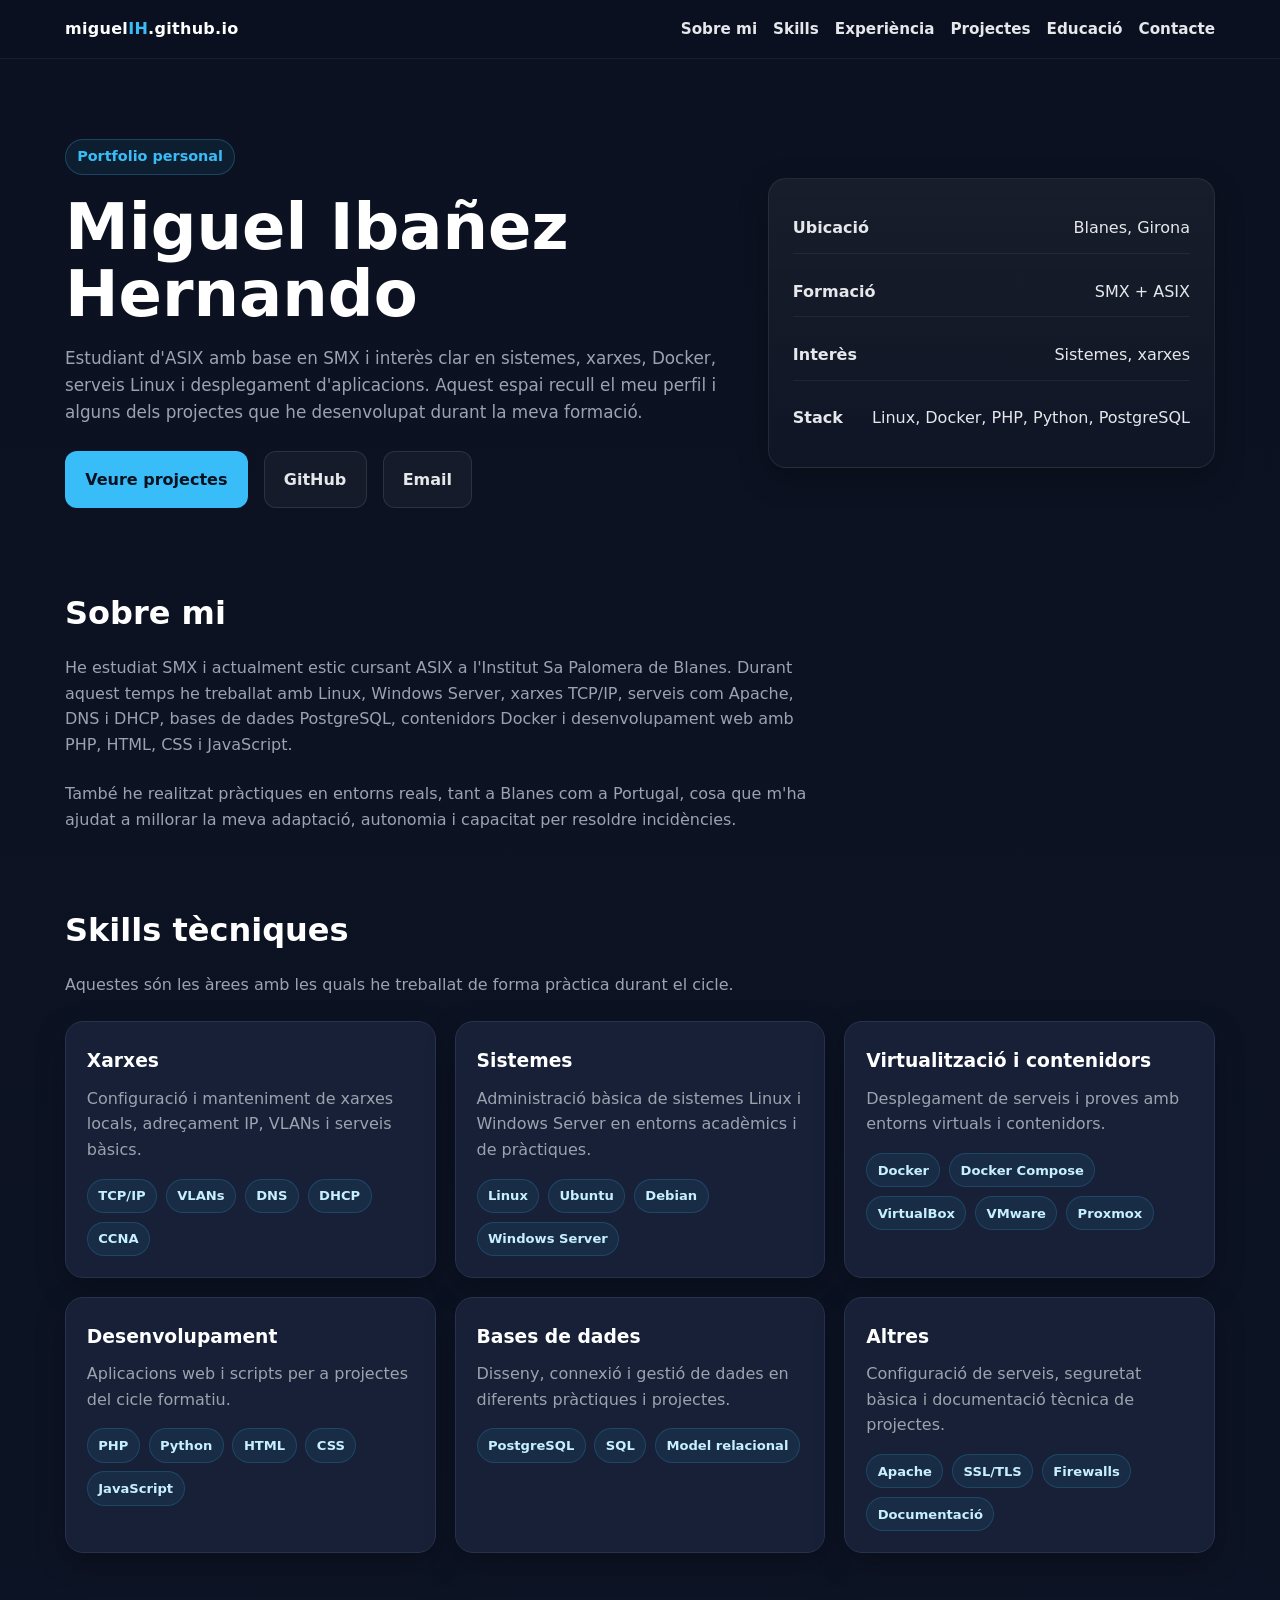
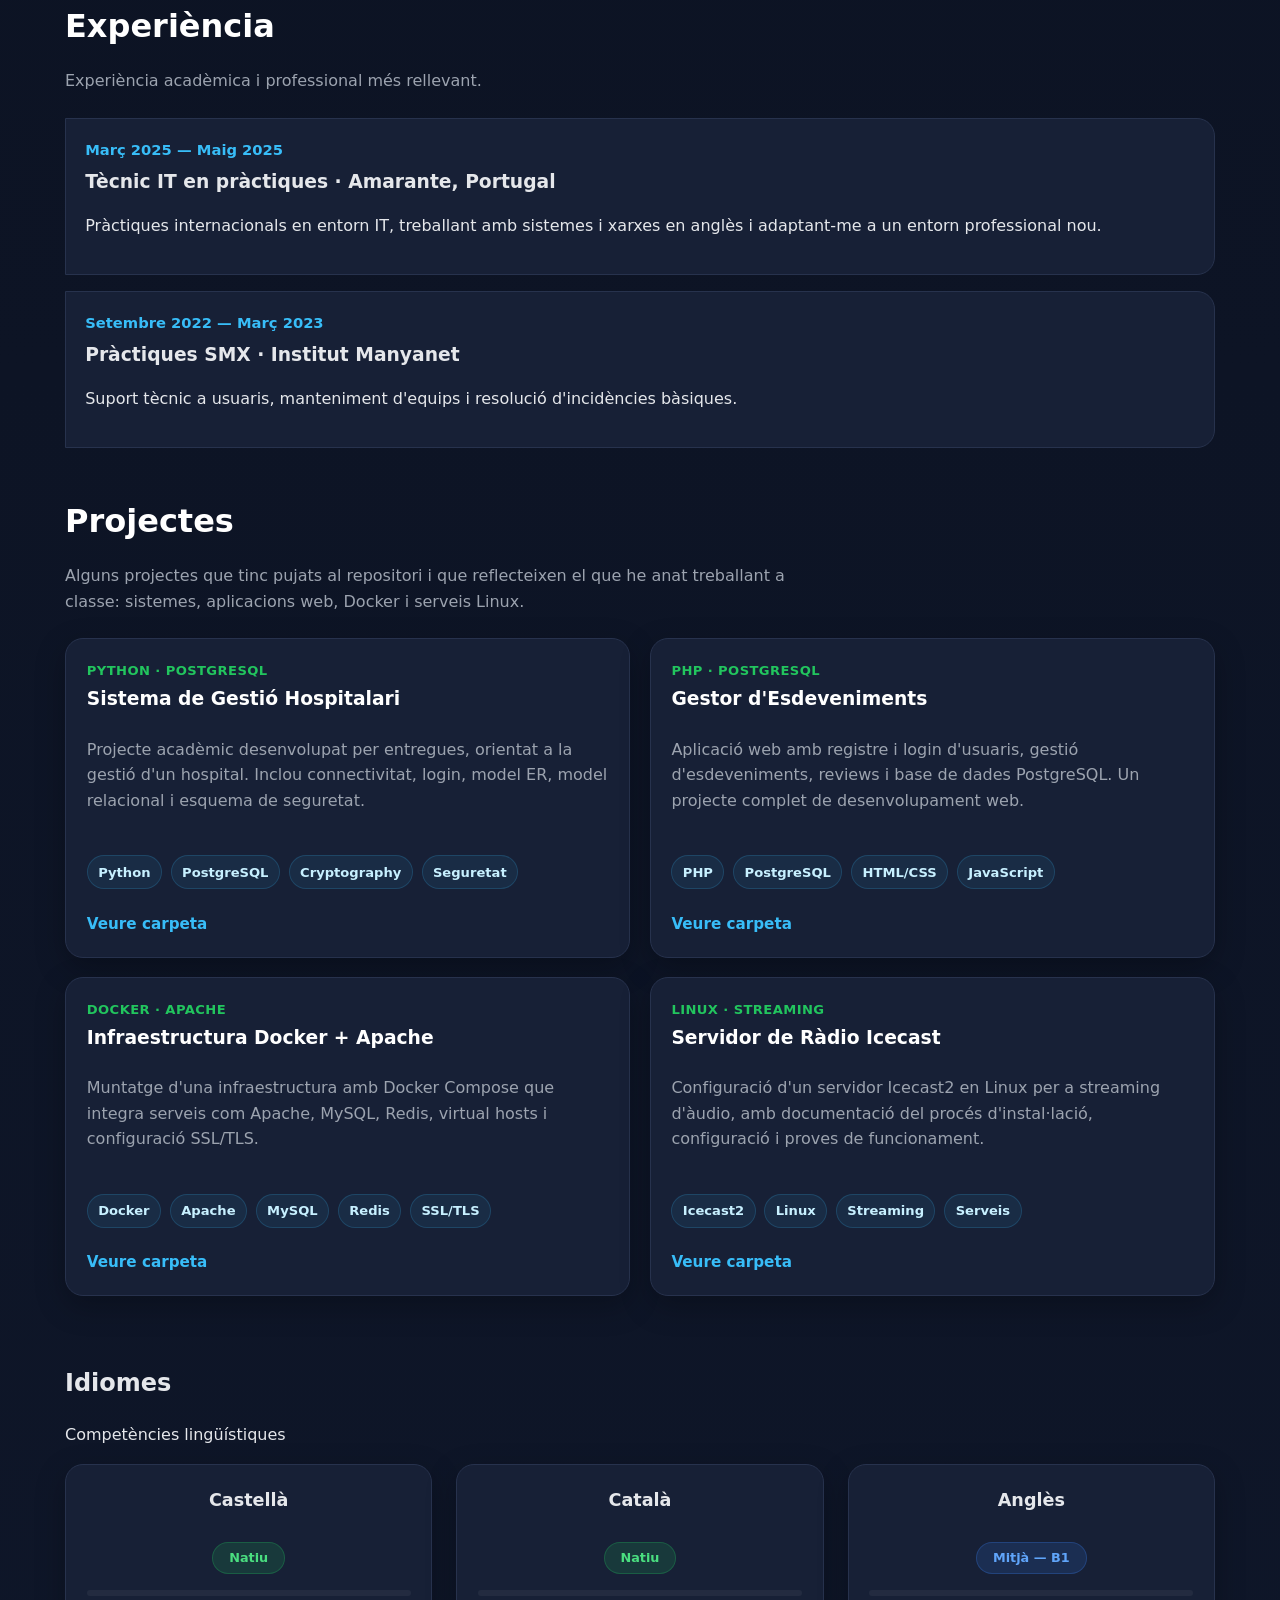
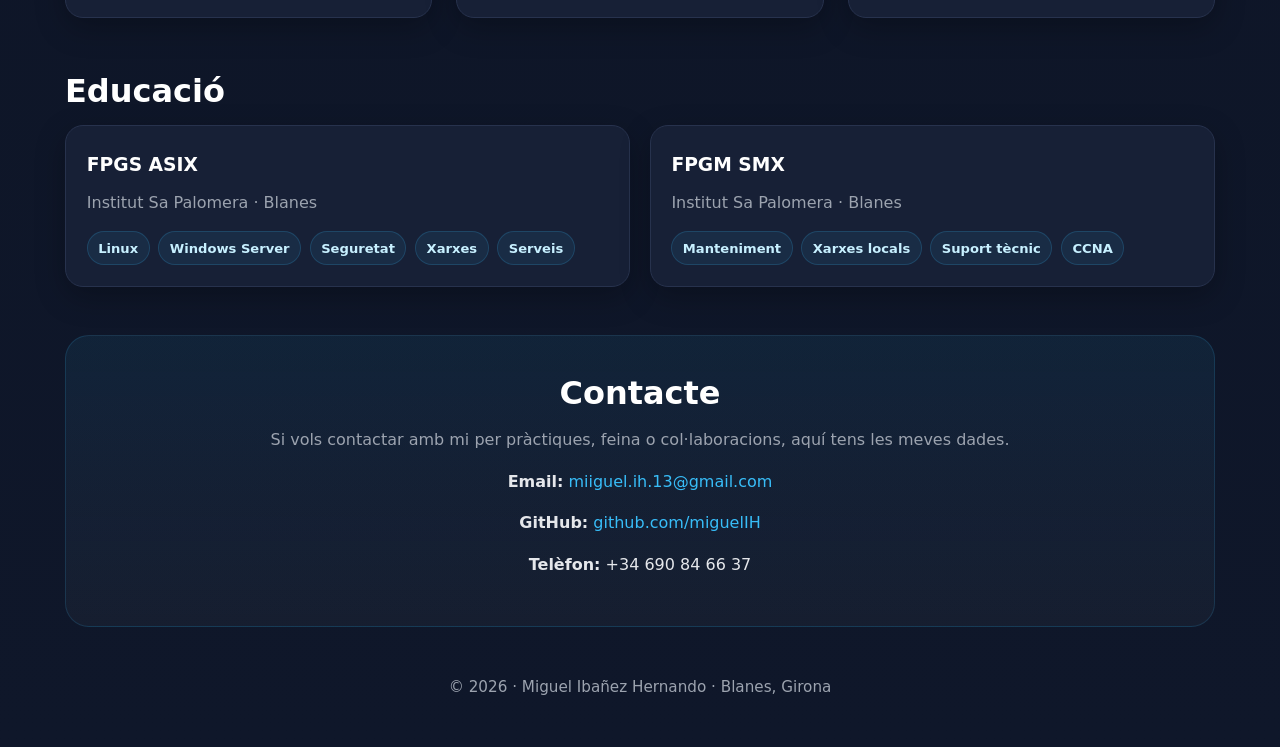
==== commit cf9e6671: "Update index.html" ====
--- a/index.html
+++ b/index.html
@@ -1,379 +1,1483 @@
 <!DOCTYPE html>
+
 <html lang="ca">
+
 <head>
+
   <meta charset="UTF-8" />
+
   <meta name="viewport" content="width=device-width, initial-scale=1.0" />
+
   <title>Miguel Ibañez | Portfolio</title>
+
   <meta name="description" content="Portfolio personal de Miguel Ibañez Hernando, estudiant d'ASIX amb projectes de sistemes, xarxes, Docker i desenvolupament web." />
+
   <style>
-    :root {
-      --bg: #0b1120;
-      --bg-soft: #121a2d;
-      --card: #172036;
-      --line: #27324d;
-      --text: #e5e7eb;
-      --muted: #9ca3af;
-      --accent: #38bdf8;
-      --accent-2: #22c55e;
-      --white: #ffffff;
-      --shadow: 0 10px 30px rgba(0,0,0,.25);
-      --radius: 18px;
-      --max: 1150px;
-      /* Gradientes para las barras de idiomas */
-      --gradient-1: linear-gradient(90deg, #38bdf8, #22c55e);
-      --gradient-2: linear-gradient(90deg, #3b82f6, #8b5cf6);
-      --gradient-3: linear-gradient(90deg, #f59e0b, #ef4444);
-    }
-
-    * { box-sizing: border-box; }
-    html { scroll-behavior: smooth; }
-    body {
-      margin: 0;
-      font-family: Inter, system-ui, -apple-system, BlinkMacSystemFont, "Segoe UI", Roboto, sans-serif;
-      background: linear-gradient(180deg, #0b1120 0%, #0f172a 100%);
-      color: var(--text);
-      line-height: 1.6;
-    }
-
-    a { color: var(--accent); text-decoration: none; }
-    a:hover { opacity: .9; }
-
-    .container {
-      width: min(100% - 2rem, var(--max));
-      margin: 0 auto;
-    }
-
-    header {
-      position: sticky;
-      top: 0;
-      z-index: 50;
-      backdrop-filter: blur(12px);
-      background: rgba(11,17,32,.75);
-      border-bottom: 1px solid rgba(255,255,255,.06);
-    }
-
-    .nav {
-      display: flex;
-      justify-content: space-between;
-      align-items: center;
-      padding: 1rem 0;
-      gap: 1rem;
-    }
-
-    .brand { font-weight: 800; color: var(--white); letter-spacing: .3px; }
-    .brand span { color: var(--accent); }
-
-    nav { display: flex; gap: 1rem; flex-wrap: wrap; }
-    nav a { color: var(--text); font-weight: 600; font-size: .95rem; }
-
-    .hero { padding: 5rem 0 3rem; }
-    .hero-grid {
-      display: grid;
-      grid-template-columns: 1.2fr .8fr;
-      gap: 2rem;
-      align-items: center;
-    }
-
-    .eyebrow {
-      display: inline-block;
-      padding: .35rem .7rem;
-      border: 1px solid rgba(56,189,248,.25);
-      border-radius: 999px;
-      color: var(--accent);
-      background: rgba(56,189,248,.08);
-      font-size: .9rem;
-      font-weight: 700;
-      margin-bottom: 1rem;
-    }
-
-    h1 {
-      font-size: clamp(2.4rem, 5vw, 4.2rem);
-      line-height: 1.05;
-      margin: .2rem 0 1rem;
-      color: var(--white);
-    }
-
-    .hero p { color: var(--muted); font-size: 1.05rem; max-width: 720px; }
-    .cta { display: flex; gap: 1rem; flex-wrap: wrap; margin-top: 1.6rem; }
-
-    .btn {
-      display: inline-flex;
-      align-items: center;
-      gap: .5rem;
-      padding: .9rem 1.2rem;
-      border-radius: 12px;
-      font-weight: 700;
-      transition: .2s ease;
-      border: 1px solid transparent;
-    }
-
-    .btn-primary { background: var(--accent); color: #07111f; }
-    .btn-primary:hover { transform: translateY(-2px); }
-    .btn-secondary { border-color: rgba(255,255,255,.1); background: rgba(255,255,255,.04); color: var(--text); }
-
-    .hero-card {
-      background: linear-gradient(180deg, rgba(255,255,255,.05), rgba(255,255,255,.02));
-      border: 1px solid rgba(255,255,255,.08);
-      box-shadow: var(--shadow);
-      border-radius: var(--radius);
-      padding: 1.5rem;
-    }
-
-    .hero-list { list-style: none; padding: 0; margin: 0; display: grid; gap: .8rem; }
-    .hero-list li {
-      display: flex;
-      justify-content: space-between;
-      gap: 1rem;
-      padding: .75rem 0;
-      border-bottom: 1px solid rgba(255,255,255,.06);
-    }
-    .hero-list li:last-child { border-bottom: none; }
-
-    section { padding: 4rem 0 2rem; }
-    .section-title { font-size: 2rem; margin: 0 0 .5rem; color: var(--white); }
-    .section-text { color: var(--muted); max-width: 760px; margin-bottom: 1.5rem; }
-
-    .grid { display: grid; gap: 1.2rem; }
-    .grid-3 { grid-template-columns: repeat(3, 1fr); }
-    .grid-2 { grid-template-columns: repeat(2, 1fr); }
-
-    .card {
-      background: var(--card);
-      border: 1px solid var(--line);
-      border-radius: var(--radius);
-      padding: 1.3rem;
-      box-shadow: var(--shadow);
-    }
-
-    .card h3 { margin: .2rem 0 .6rem; color: var(--white); }
-    .card p { color: var(--muted); margin: 0 0 1rem; }
-
-    .tags { display: flex; flex-wrap: wrap; gap: .55rem; margin-top: .8rem; }
-    .tag {
-      background: rgba(56,189,248,.08);
-      color: #c7f0ff;
-      border: 1px solid rgba(56,189,248,.18);
-      padding: .35rem .65rem;
-      border-radius: 999px;
-      font-size: .82rem;
-      font-weight: 600;
-    }
-
-    /* Idiomes Styles */
-    .languages-grid {
-      display: grid;
-      grid-template-columns: repeat(auto-fit, minmax(220px, 1fr));
-      gap: 1.5rem;
-    }
-
-    .language-card { text-align: center; padding: 1.5rem; }
-    .language-name { font-size: 1.1rem; font-weight: 600; margin-bottom: 1rem; }
-    .language-level {
-      display: inline-block;
-      padding: 0.3rem 1rem;
-      border-radius: 50px;
-      font-size: 0.8rem;
-      font-weight: 600;
-      margin-bottom: 1rem;
-    }
-
-    .level-native { background: rgba(34, 197, 94, 0.15); color: #4ade80; border: 1px solid rgba(34, 197, 94, 0.25); }
-    .level-b1 { background: rgba(59, 130, 246, 0.15); color: #60a5fa; border: 1px solid rgba(59, 130, 246, 0.25); }
-
-    .language-bar-container {
-      height: 6px;
-      background: rgba(255, 255, 255, 0.05);
-      border-radius: 50px;
-      overflow: hidden;
-    }
-
-    .language-bar { height: 100%; border-radius: 50px; }
-    .bar-native { width: 100%; background: var(--gradient-1); }
-    .bar-b1 { width: 60%; background: var(--gradient-2); }
-
-    .timeline-item {
-      padding: 1.2rem;
-      border-left: 3px solid var(--accent);
-      background: var(--card);
-      border-radius: 0 var(--radius) var(--radius) 0;
-      border: 1px solid var(--line);
-      margin-bottom: 1rem;
-    }
-
-    .timeline-item .date { color: var(--accent); font-weight: 700; font-size: .92rem; }
-
-    .contact-box {
-      text-align: center;
-      padding: 3rem;
-      background: linear-gradient(180deg, rgba(56,189,248,.08), rgba(255,255,255,.03));
-      border: 1px solid rgba(56,189,248,.15);
-      border-radius: 24px;
-    }
-
-    footer { padding: 4rem 0; color: var(--muted); text-align: center; font-size: .95rem; }
-
-    @media (max-width: 900px) {
-      .hero-grid, .grid-3, .grid-2 { grid-template-columns: 1fr; }
-      .nav { flex-direction: column; align-items: flex-start; }
-      header { position: relative; }
-    }
+
+    /* ===== Languages ===== */
+
+        .languages-grid {
+
+            display: grid;
+
+            grid-template-columns: repeat(auto-fit, minmax(220px, 1fr));
+
+            gap: 1.5rem;
+
+        }
+
+
+
+        .language-card {
+
+            text-align: center;
+
+            padding: 1.5rem;
+
+        }
+
+
+
+        .language-name {
+
+            font-size: 1.1rem;
+
+            font-weight: 600;
+
+            margin-bottom: 1.75rem;
+
+        }
+
+
+
+        .language-level {
+
+            display: inline-block;
+
+            padding: 0.3rem 1rem;
+
+            border-radius: 50px;
+
+            font-size: 0.8rem;
+
+            font-weight: 600;
+
+        }
+
+
+
+        .level-native {
+
+            background: rgba(34, 197, 94, 0.15);
+
+            color: #4ade80;
+
+            border: 1px solid rgba(34, 197, 94, 0.25);
+
+        }
+
+
+
+        .level-b1 {
+
+            background: rgba(59, 130, 246, 0.15);
+
+            color: #60a5fa;
+
+            border: 1px solid rgba(59, 130, 246, 0.25);
+
+        }
+
+
+
+        .level-basic {
+
+            background: rgba(245, 158, 11, 0.15);
+
+            color: #fbbf24;
+
+            border: 1px solid rgba(245, 158, 11, 0.25);
+
+        }
+
+
+
+        .language-bar-container {
+
+            margin-top: 1rem;
+
+            height: 6px;
+
+            background: rgba(255, 255, 255, 0.05);
+
+            border-radius: 50px;
+
+            overflow: hidden;
+
+        }
+
+
+
+        .language-bar {
+
+            height: 100%;
+
+            border-radius: 50px;
+
+            transition: width 1.5s ease-out;
+
+        }
+
+
+
+        .bar-native {
+
+            width: 100%;
+
+            background: var(--gradient-1);
+
+        }
+
+
+
+        .bar-b1 {
+
+            width: 60%;
+
+            background: var(--gradient-2);
+
+        }
+
+
+
+        .bar-basic {
+
+            width: 30%;
+
+            background: var(--gradient-3);
+
+        }
+
+    :root{
+
+      --bg:#0b1120;
+
+      --bg-soft:#121a2d;
+
+      --card:#172036;
+
+      --line:#27324d;
+
+      --text:#e5e7eb;
+
+      --muted:#9ca3af;
+
+      --accent:#38bdf8;
+
+      --accent-2:#22c55e;
+
+      --white:#ffffff;
+
+      --shadow:0 10px 30px rgba(0,0,0,.25);
+
+      --radius:18px;
+
+      --max:1150px;
+
+    }
+
+
+
+    *{box-sizing:border-box}
+
+    html{scroll-behavior:smooth}
+
+    body{
+
+      margin:0;
+
+      font-family:Inter,system-ui,-apple-system,BlinkMacSystemFont,"Segoe UI",Roboto,sans-serif;
+
+      background:linear-gradient(180deg,#0b1120 0%, #0f172a 100%);
+
+      color:var(--text);
+
+      line-height:1.6;
+
+    }
+
+
+
+    a{
+
+      color:var(--accent);
+
+      text-decoration:none;
+
+    }
+
+
+
+    a:hover{
+
+      opacity:.9;
+
+    }
+
+
+
+    .container{
+
+      width:min(100% - 2rem,var(--max));
+
+      margin:0 auto;
+
+    }
+
+
+
+    header{
+
+      position:sticky;
+
+      top:0;
+
+      z-index:50;
+
+      backdrop-filter:blur(12px);
+
+      background:rgba(11,17,32,.75);
+
+      border-bottom:1px solid rgba(255,255,255,.06);
+
+    }
+
+
+
+    .nav{
+
+      display:flex;
+
+      justify-content:space-between;
+
+      align-items:center;
+
+      padding:1rem 0;
+
+      gap:1rem;
+
+    }
+
+
+
+    .brand{
+
+      font-weight:800;
+
+      color:var(--white);
+
+      letter-spacing:.3px;
+
+    }
+
+
+
+    .brand span{
+
+      color:var(--accent);
+
+    }
+
+
+
+    nav{
+
+      display:flex;
+
+      gap:1rem;
+
+      flex-wrap:wrap;
+
+    }
+
+
+
+    nav a{
+
+      color:var(--text);
+
+      font-weight:600;
+
+      font-size:.95rem;
+
+    }
+
+
+
+    .hero{
+
+      padding:5rem 0 3rem;
+
+    }
+
+
+
+    .hero-grid{
+
+      display:grid;
+
+      grid-template-columns:1.2fr .8fr;
+
+      gap:2rem;
+
+      align-items:center;
+
+    }
+
+
+
+    .eyebrow{
+
+      display:inline-block;
+
+      padding:.35rem .7rem;
+
+      border:1px solid rgba(56,189,248,.25);
+
+      border-radius:999px;
+
+      color:var(--accent);
+
+      background:rgba(56,189,248,.08);
+
+      font-size:.9rem;
+
+      font-weight:700;
+
+      margin-bottom:1rem;
+
+    }
+
+
+
+    h1{
+
+      font-size:clamp(2.4rem,5vw,4.2rem);
+
+      line-height:1.05;
+
+      margin:.2rem 0 1rem;
+
+      color:var(--white);
+
+    }
+
+
+
+    .hero p{
+
+      color:var(--muted);
+
+      font-size:1.05rem;
+
+      max-width:720px;
+
+    }
+
+
+
+    .cta{
+
+      display:flex;
+
+      gap:1rem;
+
+      flex-wrap:wrap;
+
+      margin-top:1.6rem;
+
+    }
+
+
+
+    .btn{
+
+      display:inline-flex;
+
+      align-items:center;
+
+      gap:.5rem;
+
+      padding:.9rem 1.2rem;
+
+      border-radius:12px;
+
+      font-weight:700;
+
+      transition:.2s ease;
+
+      border:1px solid transparent;
+
+    }
+
+
+
+    .btn-primary{
+
+      background:var(--accent);
+
+      color:#07111f;
+
+    }
+
+
+
+    .btn-primary:hover{
+
+      transform:translateY(-2px);
+
+    }
+
+
+
+    .btn-secondary{
+
+      border-color:rgba(255,255,255,.1);
+
+      background:rgba(255,255,255,.04);
+
+      color:var(--text);
+
+    }
+
+
+
+    .hero-card{
+
+      background:linear-gradient(180deg,rgba(255,255,255,.05),rgba(255,255,255,.02));
+
+      border:1px solid rgba(255,255,255,.08);
+
+      box-shadow:var(--shadow);
+
+      border-radius:var(--radius);
+
+      padding:1.5rem;
+
+    }
+
+
+
+    .hero-list{
+
+      list-style:none;
+
+      padding:0;
+
+      margin:0;
+
+      display:grid;
+
+      gap:.8rem;
+
+    }
+
+
+
+    .hero-list li{
+
+      display:flex;
+
+      justify-content:space-between;
+
+      gap:1rem;
+
+      padding:.75rem 0;
+
+      border-bottom:1px solid rgba(255,255,255,.06);
+
+    }
+
+
+
+    .hero-list li:last-child{
+
+      border-bottom:none;
+
+    }
+
+
+
+    section{
+
+      padding:2rem 0 1rem;
+
+    }
+
+
+
+    .section-title{
+
+      font-size:2rem;
+
+      margin:0 0 .5rem;
+
+      color:var(--white);
+
+    }
+
+
+
+    .section-text{
+
+      color:var(--muted);
+
+      max-width:760px;
+
+      margin-bottom:1.5rem;
+
+    }
+
+
+
+    .grid{
+
+      display:grid;
+
+      gap:1.2rem;
+
+    }
+
+
+
+    .grid-3{
+
+      grid-template-columns:repeat(3,1fr);
+
+    }
+
+
+
+    .grid-2{
+
+      grid-template-columns:repeat(2,1fr);
+
+    }
+
+
+
+    .card{
+
+      background:var(--card);
+
+      border:1px solid var(--line);
+
+      border-radius:var(--radius);
+
+      padding:1.3rem;
+
+      box-shadow:var(--shadow);
+
+    }
+
+
+
+    .card h3{
+
+      margin:.2rem 0 .6rem;
+
+      color:var(--white);
+
+    }
+
+
+
+    .card p{
+
+      color:var(--muted);
+
+      margin:0 0 1rem;
+
+    }
+
+
+
+    .tags{
+
+      display:flex;
+
+      flex-wrap:wrap;
+
+      gap:.55rem;
+
+      margin-top:.8rem;
+
+    }
+
+
+
+    .tag{
+
+      background:rgba(56,189,248,.08);
+
+      color:#c7f0ff;
+
+      border:1px solid rgba(56,189,248,.18);
+
+      padding:.35rem .65rem;
+
+      border-radius:999px;
+
+      font-size:.82rem;
+
+      font-weight:600;
+
+    }
+
+
+
+    .project-card{
+
+      display:flex;
+
+      flex-direction:column;
+
+      gap:.8rem;
+
+      height:100%;
+
+    }
+
+
+
+    .project-top{
+
+      display:flex;
+
+      justify-content:space-between;
+
+      gap:1rem;
+
+      align-items:flex-start;
+
+    }
+
+
+
+    .project-type{
+
+      font-size:.82rem;
+
+      font-weight:800;
+
+      color:var(--accent-2);
+
+      letter-spacing:.4px;
+
+      text-transform:uppercase;
+
+    }
+
+
+
+    .project-links{
+
+      display:flex;
+
+      gap:.75rem;
+
+      flex-wrap:wrap;
+
+      margin-top:.6rem;
+
+    }
+
+
+
+    .project-links a{
+
+      font-weight:700;
+
+      font-size:.95rem;
+
+    }
+
+
+
+    .timeline{
+
+      display:grid;
+
+      gap:1rem;
+
+    }
+
+
+
+    .timeline-item{
+
+      padding:1.2rem;
+
+      border-left:3px solid var(--accent);
+
+      background:var(--card);
+
+      border-radius:0 var(--radius) var(--radius) 0;
+
+      border:1px solid var(--line);
+
+    }
+
+
+
+    .timeline-item .date{
+
+      color:var(--accent);
+
+      font-weight:700;
+
+      font-size:.92rem;
+
+    }
+
+
+
+    .timeline-item h3{
+
+      margin:.35rem 0;
+
+    }
+
+
+
+    .contact-box{
+
+      text-align:center;
+
+      padding:2rem;
+
+      background:linear-gradient(180deg, rgba(56,189,248,.08), rgba(255,255,255,.03));
+
+      border:1px solid rgba(56,189,248,.15);
+
+      border-radius:24px;
+
+    }
+
+
+
+    footer{
+
+      padding:2rem 0 3rem;
+
+      color:var(--muted);
+
+      text-align:center;
+
+      font-size:.95rem;
+
+    }
+
+
+
+    @media (max-width: 900px){
+
+      .hero-grid,
+
+      .grid-3,
+
+      .grid-2{
+
+        grid-template-columns:1fr;
+
+      }
+
+
+
+      .nav{
+
+        flex-direction:column;
+
+        align-items:flex-start;
+
+      }
+
+
+
+      nav{
+
+        gap:.8rem;
+
+      }
+
+
+
+      .hero{
+
+        padding:3.5rem 0 2rem;
+
+      }
+
+    }
+
   </style>
+
 </head>
+
 <body>
+
   <header>
+
     <div class="container nav">
+
       <div class="brand">miguel<span>IH</span>.github.io</div>
+
       <nav>
+
         <a href="#sobre">Sobre mi</a>
+
         <a href="#skills">Skills</a>
+
         <a href="#experiencia">Experiència</a>
+
         <a href="#projectes">Projectes</a>
-        <a href="#languages">Idiomes</a>
+
         <a href="#educacio">Educació</a>
+
         <a href="#contacte">Contacte</a>
+
       </nav>
+
     </div>
+
   </header>
 
+
+
   <main>
+
     <section class="hero container">
+
       <div class="hero-grid">
+
         <div>
+
           <div class="eyebrow">Portfolio personal</div>
+
           <h1>Miguel Ibañez Hernando</h1>
+
           <p>
+
             Estudiant d'ASIX amb base en SMX i interès clar en sistemes, xarxes, Docker, serveis Linux
-            i desplegament d'aplicacions.
+
+            i desplegament d'aplicacions. Aquest espai recull el meu perfil i alguns dels projectes
+
+            que he desenvolupat durant la meva formació.
+
           </p>
+
           <div class="cta">
+
             <a class="btn btn-primary" href="#projectes">Veure projectes</a>
-            <a class="btn btn-secondary" href="https://github.com/miguelIH" target="_blank">GitHub</a>
+
+            <a class="btn btn-secondary" href="https://github.com/miguelIH" target="_blank" rel="noopener noreferrer">GitHub</a>
+
             <a class="btn btn-secondary" href="mailto:miiguel.ih.13@gmail.com">Email</a>
-          </div>
+
+          </div>
+
         </div>
+
+
+
         <aside class="hero-card">
+
           <ul class="hero-list">
+
             <li><strong>Ubicació</strong><span>Blanes, Girona</span></li>
+
             <li><strong>Formació</strong><span>SMX + ASIX</span></li>
-            <li><strong>Stack</strong><span>Linux, Docker, SQL</span></li>
+
+            <li><strong>Interès</strong><span>Sistemes, xarxes</span></li>
+
+            <li><strong>Stack</strong><span>Linux, Docker, PHP, Python, PostgreSQL</span></li>
+
           </ul>
+
         </aside>
+
       </div>
+
     </section>
 
+
+
     <section id="sobre" class="container">
+
       <h2 class="section-title">Sobre mi</h2>
+
       <p class="section-text">
+
         He estudiat SMX i actualment estic cursant ASIX a l'Institut Sa Palomera de Blanes.
-        Treballo amb Linux, Windows Server, Docker i desenvolupament web.
+
+        Durant aquest temps he treballat amb Linux, Windows Server, xarxes TCP/IP, serveis
+
+        com Apache, DNS i DHCP, bases de dades PostgreSQL, contenidors Docker i desenvolupament
+
+        web amb PHP, HTML, CSS i JavaScript.
+
       </p>
+
+      <p class="section-text">
+
+        També he realitzat pràctiques en entorns reals, tant a Blanes com a Portugal, cosa que
+
+        m'ha ajudat a millorar la meva adaptació, autonomia i capacitat per resoldre incidències.
+
+      </p>
+
     </section>
 
+
+
     <section id="skills" class="container">
+
       <h2 class="section-title">Skills tècniques</h2>
+
+      <p class="section-text">
+
+        Aquestes són les àrees amb les quals he treballat de forma pràctica durant el cicle.
+
+      </p>
+
+
+
       <div class="grid grid-3">
+
         <article class="card">
+
           <h3>Xarxes</h3>
+
+          <p>Configuració i manteniment de xarxes locals, adreçament IP, VLANs i serveis bàsics.</p>
+
           <div class="tags">
-            <span class="tag">TCP/IP</span><span class="tag">VLANs</span><span class="tag">CCNA</span>
-          </div>
+
+            <span class="tag">TCP/IP</span>
+
+            <span class="tag">VLANs</span>
+
+            <span class="tag">DNS</span>
+
+            <span class="tag">DHCP</span>
+
+            <span class="tag">CCNA</span>
+
+          </div>
+
         </article>
+
+
+
         <article class="card">
+
           <h3>Sistemes</h3>
+
+          <p>Administració bàsica de sistemes Linux i Windows Server en entorns acadèmics i de pràctiques.</p>
+
           <div class="tags">
-            <span class="tag">Linux</span><span class="tag">Debian</span><span class="tag">Windows Server</span>
-          </div>
+
+            <span class="tag">Linux</span>
+
+            <span class="tag">Ubuntu</span>
+
+            <span class="tag">Debian</span>
+
+            <span class="tag">Windows Server</span>
+
+          </div>
+
         </article>
+
+
+
         <article class="card">
-          <h3>Virtualització</h3>
+
+          <h3>Virtualització i contenidors</h3>
+
+          <p>Desplegament de serveis i proves amb entorns virtuals i contenidors.</p>
+
           <div class="tags">
-            <span class="tag">Docker</span><span class="tag">Proxmox</span><span class="tag">VMware</span>
-          </div>
+
+            <span class="tag">Docker</span>
+
+            <span class="tag">Docker Compose</span>
+
+            <span class="tag">VirtualBox</span>
+
+            <span class="tag">VMware</span>
+
+            <span class="tag">Proxmox</span>
+
+          </div>
+
         </article>
+
+
+
+        <article class="card">
+
+          <h3>Desenvolupament</h3>
+
+          <p>Aplicacions web i scripts per a projectes del cicle formatiu.</p>
+
+          <div class="tags">
+
+            <span class="tag">PHP</span>
+
+            <span class="tag">Python</span>
+
+            <span class="tag">HTML</span>
+
+            <span class="tag">CSS</span>
+
+            <span class="tag">JavaScript</span>
+
+          </div>
+
+        </article>
+
+
+
+        <article class="card">
+
+          <h3>Bases de dades</h3>
+
+          <p>Disseny, connexió i gestió de dades en diferents pràctiques i projectes.</p>
+
+          <div class="tags">
+
+            <span class="tag">PostgreSQL</span>
+
+            <span class="tag">SQL</span>
+
+            <span class="tag">Model relacional</span>
+
+          </div>
+
+        </article>
+
+
+
+        <article class="card">
+
+          <h3>Altres</h3>
+
+          <p>Configuració de serveis, seguretat bàsica i documentació tècnica de projectes.</p>
+
+          <div class="tags">
+
+            <span class="tag">Apache</span>
+
+            <span class="tag">SSL/TLS</span>
+
+            <span class="tag">Firewalls</span>
+
+            <span class="tag">Documentació</span>
+
+          </div>
+
+        </article>
+
       </div>
+
     </section>
 
+
+
     <section id="experiencia" class="container">
+
       <h2 class="section-title">Experiència</h2>
+
+      <p class="section-text">Experiència acadèmica i professional més rellevant.</p>
+
+
+
       <div class="timeline">
+
         <article class="timeline-item">
+
           <div class="date">Març 2025 — Maig 2025</div>
+
           <h3>Tècnic IT en pràctiques · Amarante, Portugal</h3>
-          <p>Pràctiques internacionals treballant amb sistemes i xarxes.</p>
+
+          <p>Pràctiques internacionals en entorn IT, treballant amb sistemes i xarxes en anglès i adaptant-me a un entorn professional nou.</p>
+
         </article>
+
+
+
+        <article class="timeline-item">
+
+          <div class="date">Setembre 2022 — Març 2023</div>
+
+          <h3>Pràctiques SMX · Institut Manyanet</h3>
+
+          <p>Suport tècnic a usuaris, manteniment d'equips i resolució d'incidències bàsiques.</p>
+
+        </article>
+
       </div>
+
     </section>
 
+
+
     <section id="projectes" class="container">
+
       <h2 class="section-title">Projectes</h2>
+
+      <p class="section-text">
+
+        Alguns projectes que tinc pujats al repositori i que reflecteixen el que he anat treballant
+
+        a classe: sistemes, aplicacions web, Docker i serveis Linux.
+
+      </p>
+
+
+
       <div class="grid grid-2">
+
+        <article class="card project-card">
+
+          <div class="project-top">
+
+            <div>
+
+              <div class="project-type">Python · PostgreSQL</div>
+
+              <h3>Sistema de Gestió Hospitalari</h3>
+
+            </div>
+
+          </div>
+
+          <p>
+
+            Projecte acadèmic desenvolupat per entregues, orientat a la gestió d'un hospital.
+
+            Inclou connectivitat, login, model ER, model relacional i esquema de seguretat.
+
+          </p>
+
+          <div class="tags">
+
+            <span class="tag">Python</span>
+
+            <span class="tag">PostgreSQL</span>
+
+            <span class="tag">Cryptography</span>
+
+            <span class="tag">Seguretat</span>
+
+          </div>
+
+          <div class="project-links">
+
+            <a href="https://github.com/miguelIH/miguelIH.github.io/tree/main/Serveis%2024-25" target="_blank" rel="noopener noreferrer">Veure carpeta</a>
+
+          </div>
+
+        </article>
+
+
+
+        <article class="card project-card">
+
+          <div class="project-top">
+
+            <div>
+
+              <div class="project-type">PHP · PostgreSQL</div>
+
+              <h3>Gestor d'Esdeveniments</h3>
+
+            </div>
+
+          </div>
+
+          <p>
+
+            Aplicació web amb registre i login d'usuaris, gestió d'esdeveniments, reviews i
+
+            base de dades PostgreSQL. Un projecte complet de desenvolupament web.
+
+          </p>
+
+          <div class="tags">
+
+            <span class="tag">PHP</span>
+
+            <span class="tag">PostgreSQL</span>
+
+            <span class="tag">HTML/CSS</span>
+
+            <span class="tag">JavaScript</span>
+
+          </div>
+
+          <div class="project-links">
+
+            <a href="https://github.com/miguelIH/miguelIH.github.io/tree/main/Webs%2024-25" target="_blank" rel="noopener noreferrer">Veure carpeta</a>
+
+          </div>
+
+        </article>
+
+
+
+        <article class="card project-card">
+
+          <div class="project-top">
+
+            <div>
+
+              <div class="project-type">Docker · Apache</div>
+
+              <h3>Infraestructura Docker + Apache</h3>
+
+            </div>
+
+          </div>
+
+          <p>
+
+            Muntatge d'una infraestructura amb Docker Compose que integra serveis com Apache,
+
+            MySQL, Redis, virtual hosts i configuració SSL/TLS.
+
+          </p>
+
+          <div class="tags">
+
+            <span class="tag">Docker</span>
+
+            <span class="tag">Apache</span>
+
+            <span class="tag">MySQL</span>
+
+            <span class="tag">Redis</span>
+
+            <span class="tag">SSL/TLS</span>
+
+          </div>
+
+          <div class="project-links">
+
+            <a href="https://github.com/miguelIH/miguelIH.github.io/tree/main/Serveis%2025-26" target="_blank" rel="noopener noreferrer">Veure carpeta</a>
+
+          </div>
+
+        </article>
+
+
+
+        <article class="card project-card">
+
+          <div class="project-top">
+
+            <div>
+
+              <div class="project-type">Linux · Streaming</div>
+
+              <h3>Servidor de Ràdio Icecast</h3>
+
+            </div>
+
+          </div>
+
+          <p>
+
+            Configuració d'un servidor Icecast2 en Linux per a streaming d'àudio, amb documentació
+
+            del procés d'instal·lació, configuració i proves de funcionament.
+
+          </p>
+
+          <div class="tags">
+
+            <span class="tag">Icecast2</span>
+
+            <span class="tag">Linux</span>
+
+            <span class="tag">Streaming</span>
+
+            <span class="tag">Serveis</span>
+
+          </div>
+
+          <div class="project-links">
+
+            <a href="https://github.com/miguelIH/miguelIH.github.io/tree/main/Serveis%2025-26" target="_blank" rel="noopener noreferrer">Veure carpeta</a>
+
+          </div>
+
+        </article>
+
+      </div>
+
+    </section>
+
+
+
+    <section id="languages" class="container reveal">
+
+            <div class="section-header">
+
+                <div class="section-icon"><i class="fas fa-globe"></i></div>
+
+                <h2>Idiomes</h2>
+
+                <p>Competències lingüístiques</p>
+
+            </div>
+
+            <div class="languages-grid">
+
+                <div class="card language-card">
+
+                    <div class="language-name">Castellà</div>
+
+                    <span class="language-level level-native">Natiu</span>
+
+                    <div class="language-bar-container">
+
+                        <div class="language-bar bar-native"></div>
+
+                    </div>
+
+                </div>
+
+                <div class="card language-card">
+
+                    <div class="language-name">Català</div>
+
+                    <span class="language-level level-native">Natiu</span>
+
+                    <div class="language-bar-container">
+
+                        <div class="language-bar bar-native"></div>
+
+                    </div>
+
+                </div>
+
+                <div class="card language-card">
+
+                    <div class="language-name">Anglès</div>
+
+                    <span class="language-level level-b1">Mitjà — B1</span>
+
+                    <div class="language-bar-container">
+
+                        <div class="language-bar bar-b1"></div>
+
+                    </div>
+
+                </div>
+
+        </section>
+
+
+
+    <section id="educacio" class="container">
+
+      <h2 class="section-title">Educació</h2>
+
+      <div class="grid grid-2">
+
         <article class="card">
-          <h3>Infraestructura Docker</h3>
-          <p>Muntatge amb Docker Compose, Apache, MySQL i SSL.</p>
-          <a href="https://github.com/miguelIH" target="_blank">Veure repositori</a>
+
+          <h3>FPGS ASIX</h3>
+
+          <p>Institut Sa Palomera · Blanes</p>
+
+          <div class="tags">
+
+            <span class="tag">Linux</span>
+
+            <span class="tag">Windows Server</span>
+
+            <span class="tag">Seguretat</span>
+
+            <span class="tag">Xarxes</span>
+
+            <span class="tag">Serveis</span>
+
+          </div>
+
         </article>
+
+
+
         <article class="card">
-          <h3>Servidor Icecast</h3>
-          <p>Streaming d'àudio en Linux.</p>
-          <a href="https://github.com/miguelIH" target="_blank">Veure repositori</a>
+
+          <h3>FPGM SMX</h3>
+
+          <p>Institut Sa Palomera · Blanes</p>
+
+          <div class="tags">
+
+            <span class="tag">Manteniment</span>
+
+            <span class="tag">Xarxes locals</span>
+
+            <span class="tag">Suport tècnic</span>
+
+            <span class="tag">CCNA</span>
+
+          </div>
+
         </article>
+
       </div>
+
     </section>
 
-    <section id="languages" class="container">
-      <h2 class="section-title">Idiomes</h2>
-      <p class="section-text">Competències lingüístiques</p>
-      
-      <div class="languages-grid">
-        <div class="card language-card">
-          <div class="language-name">Castellà</div>
-          <span class="language-level level-native">Natiu</span>
-          <div class="language-bar-container">
-            <div class="language-bar bar-native"></div>
-          </div>
-        </div>
-        <div class="card language-card">
-          <div class="language-name">Català</div>
-          <span class="language-level level-native">Natiu</span>
-          <div class="language-bar-container">
-            <div class="language-bar bar-native"></div>
-          </div>
-        </div>
-        <div class="card language-card">
-          <div class="language-name">Anglès</div>
-          <span class="language-level level-b1">Mitjà — B1</span>
-          <div class="language-bar-container">
-            <div class="language-bar bar-b1"></div>
-          </div>
-        </div>
+
+
+    <section id="contacte" class="container">
+
+      <div class="contact-box">
+
+        <h2 class="section-title">Contacte</h2>
+
+        <p class="section-text" style="margin:0 auto 1rem;">
+
+          Si vols contactar amb mi per pràctiques, feina o col·laboracions, aquí tens les meves dades.
+
+        </p>
+
+        <p><strong>Email:</strong> <a href="mailto:miiguel.ih.13@gmail.com">miiguel.ih.13@gmail.com</a></p>
+
+        <p><strong>GitHub:</strong> <a href="https://github.com/miguelIH" target="_blank" rel="noopener noreferrer">github.com/miguelIH</a></p>
+
+        <p><strong>Telèfon:</strong> +34 690 84 66 37</p>
+
       </div>
+
     </section>
 
-    <section id="educacio" class="container">
-      <h2 class="section-title">Educació</h2>
-      <div class="grid grid-2">
-        <article class="card">
-          <h3>FPGS ASIX</h3>
-          <p>Institut Sa Palomera · Blanes</p>
-        </article>
-        <article class="card">
-          <h3>FPGM SMX</h3>
-          <p>Institut Sa Palomera · Blanes</p>
-        </article>
-      </div>
-    </section>
-
-    <section id="contacte" class="container">
-      <div class="contact-box">
-        <h2 class="section-title">Contacte</h2>
-        <p><strong>Email:</strong> <a href="mailto:miiguel.ih.13@gmail.com">miiguel.ih.13@gmail.com</a></p>
-        <p><strong>GitHub:</strong> <a href="https://github.com/miguelIH" target="_blank">github.com/miguelIH</a></p>
-      </div>
-    </section>
   </main>
 
+
+
   <footer class="container">
+
     © 2026 · Miguel Ibañez Hernando · Blanes, Girona
+
   </footer>
+
 </body>
+
 </html>
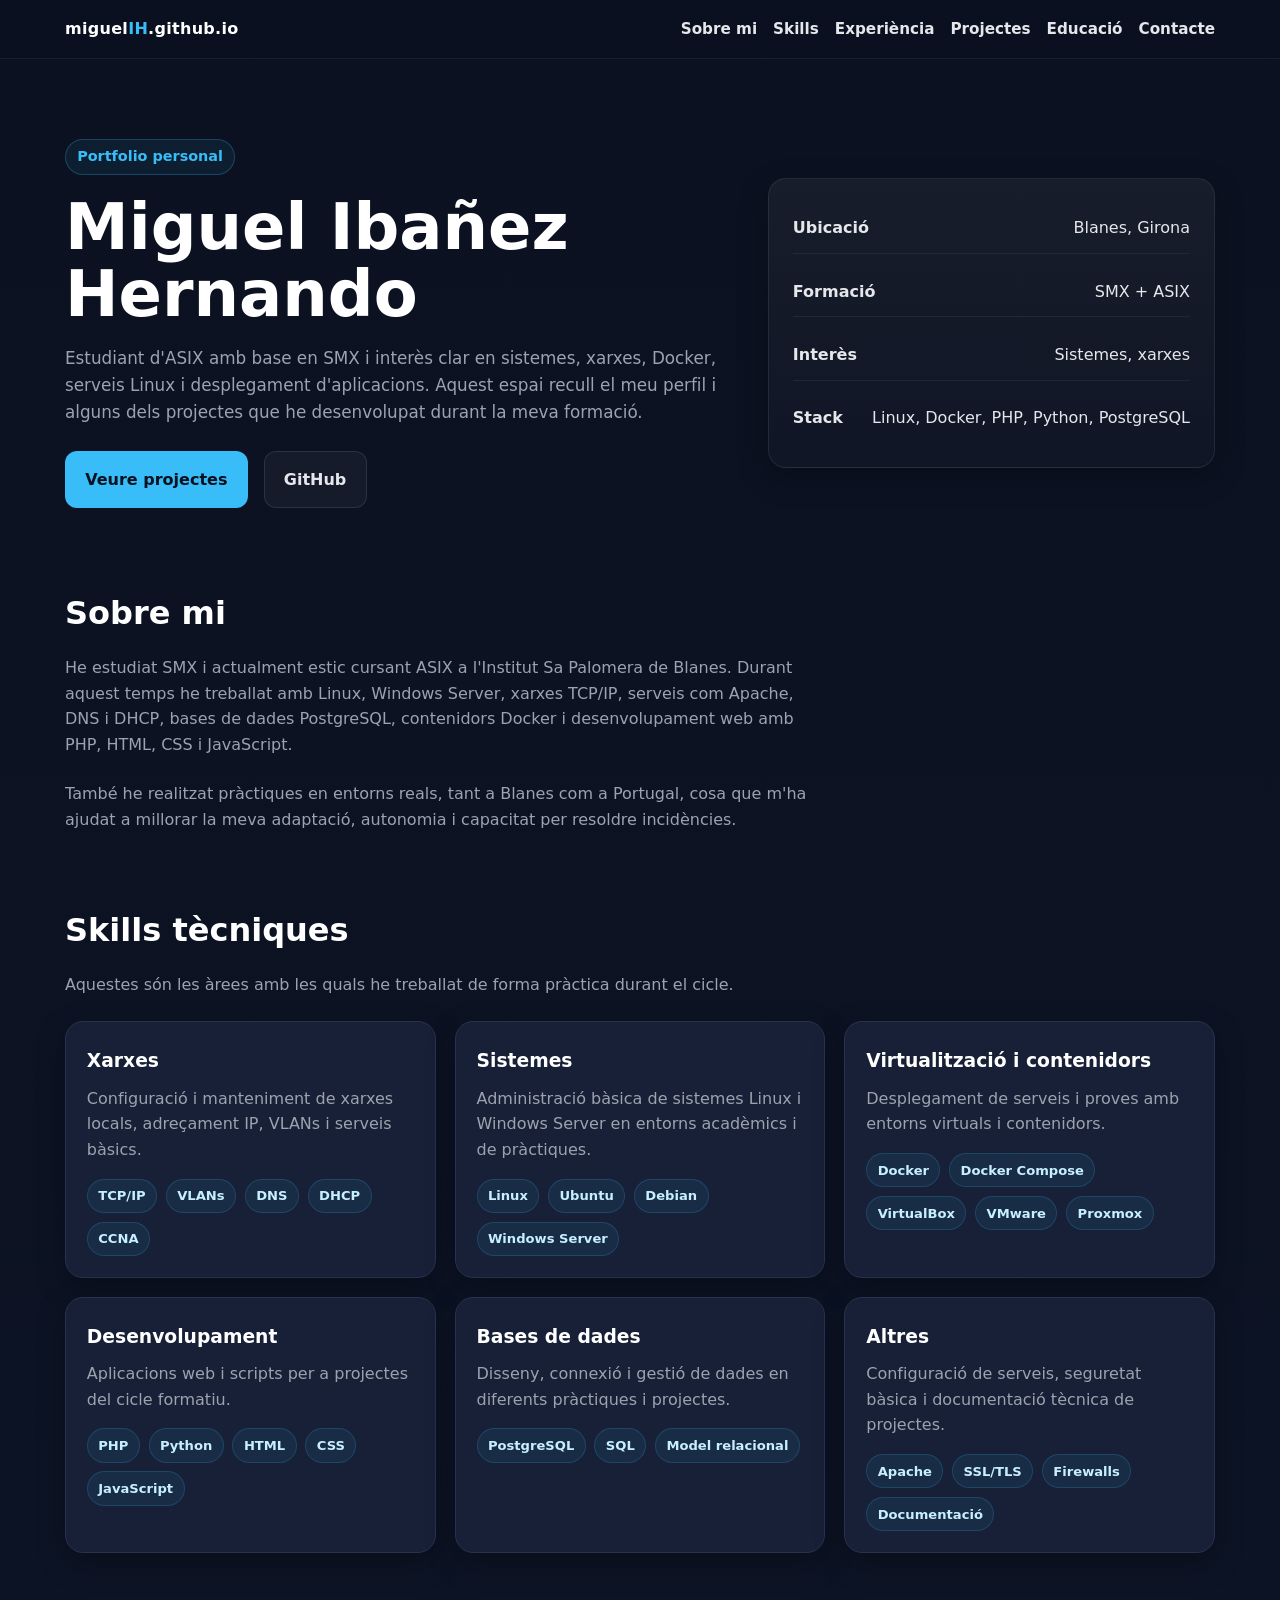
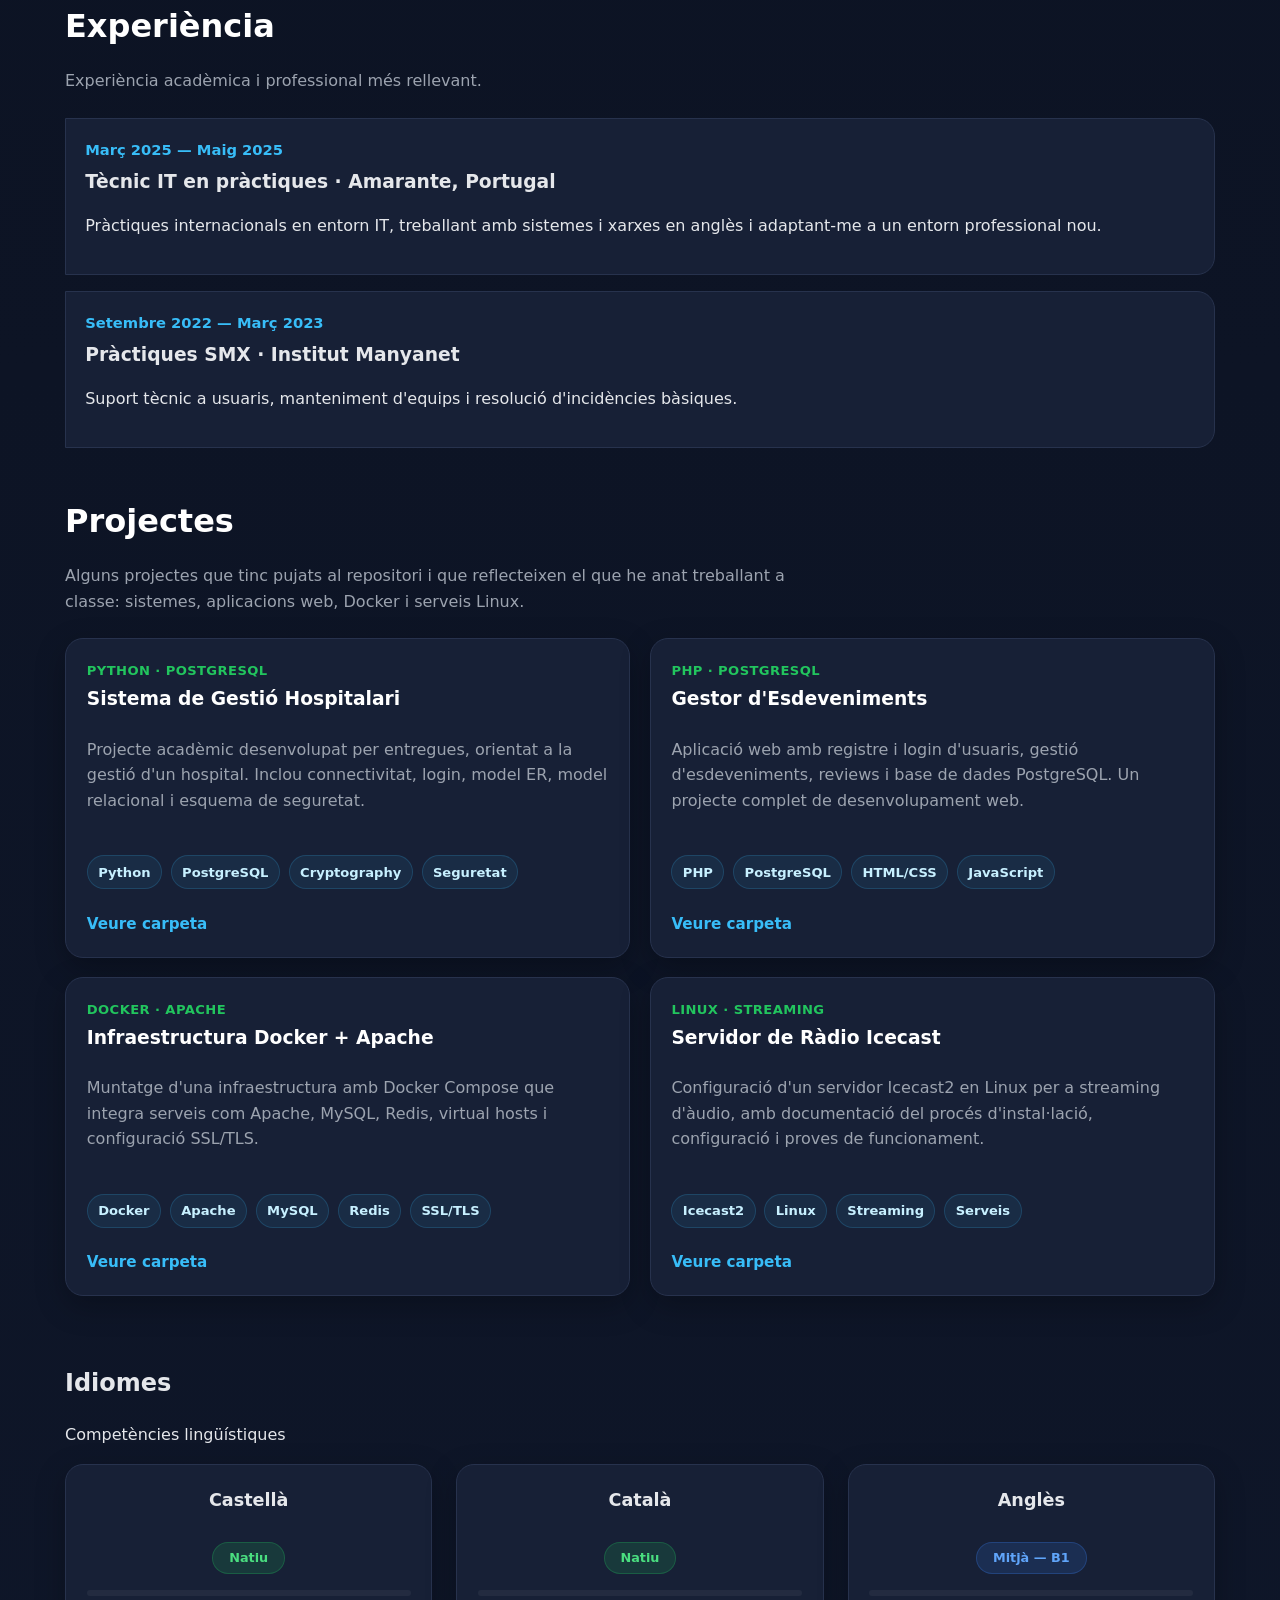
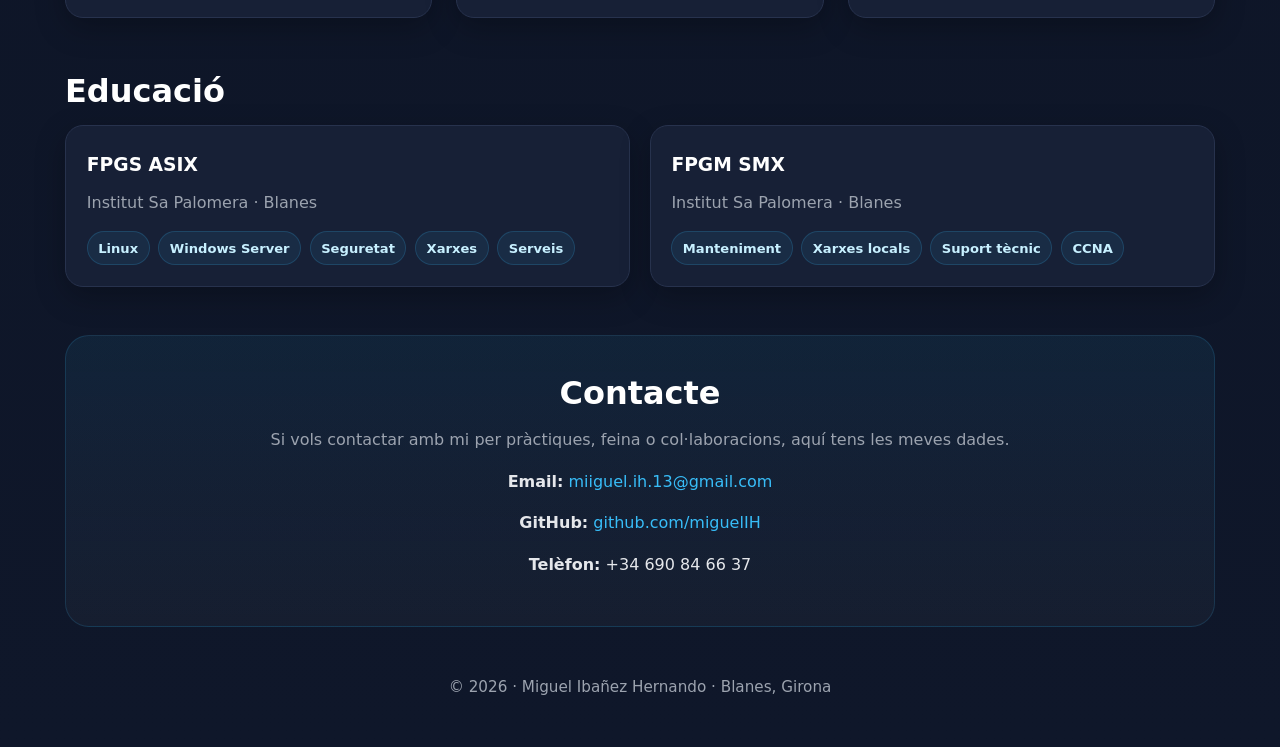
==== commit 2a562c95: "Update index.html" ====
--- a/index.html
+++ b/index.html
@@ -882,8 +882,6 @@
 
             <a class="btn btn-secondary" href="https://github.com/miguelIH" target="_blank" rel="noopener noreferrer">GitHub</a>
 
-            <a class="btn btn-secondary" href="mailto:miiguel.ih.13@gmail.com">Email</a>
-
           </div>
 
         </div>
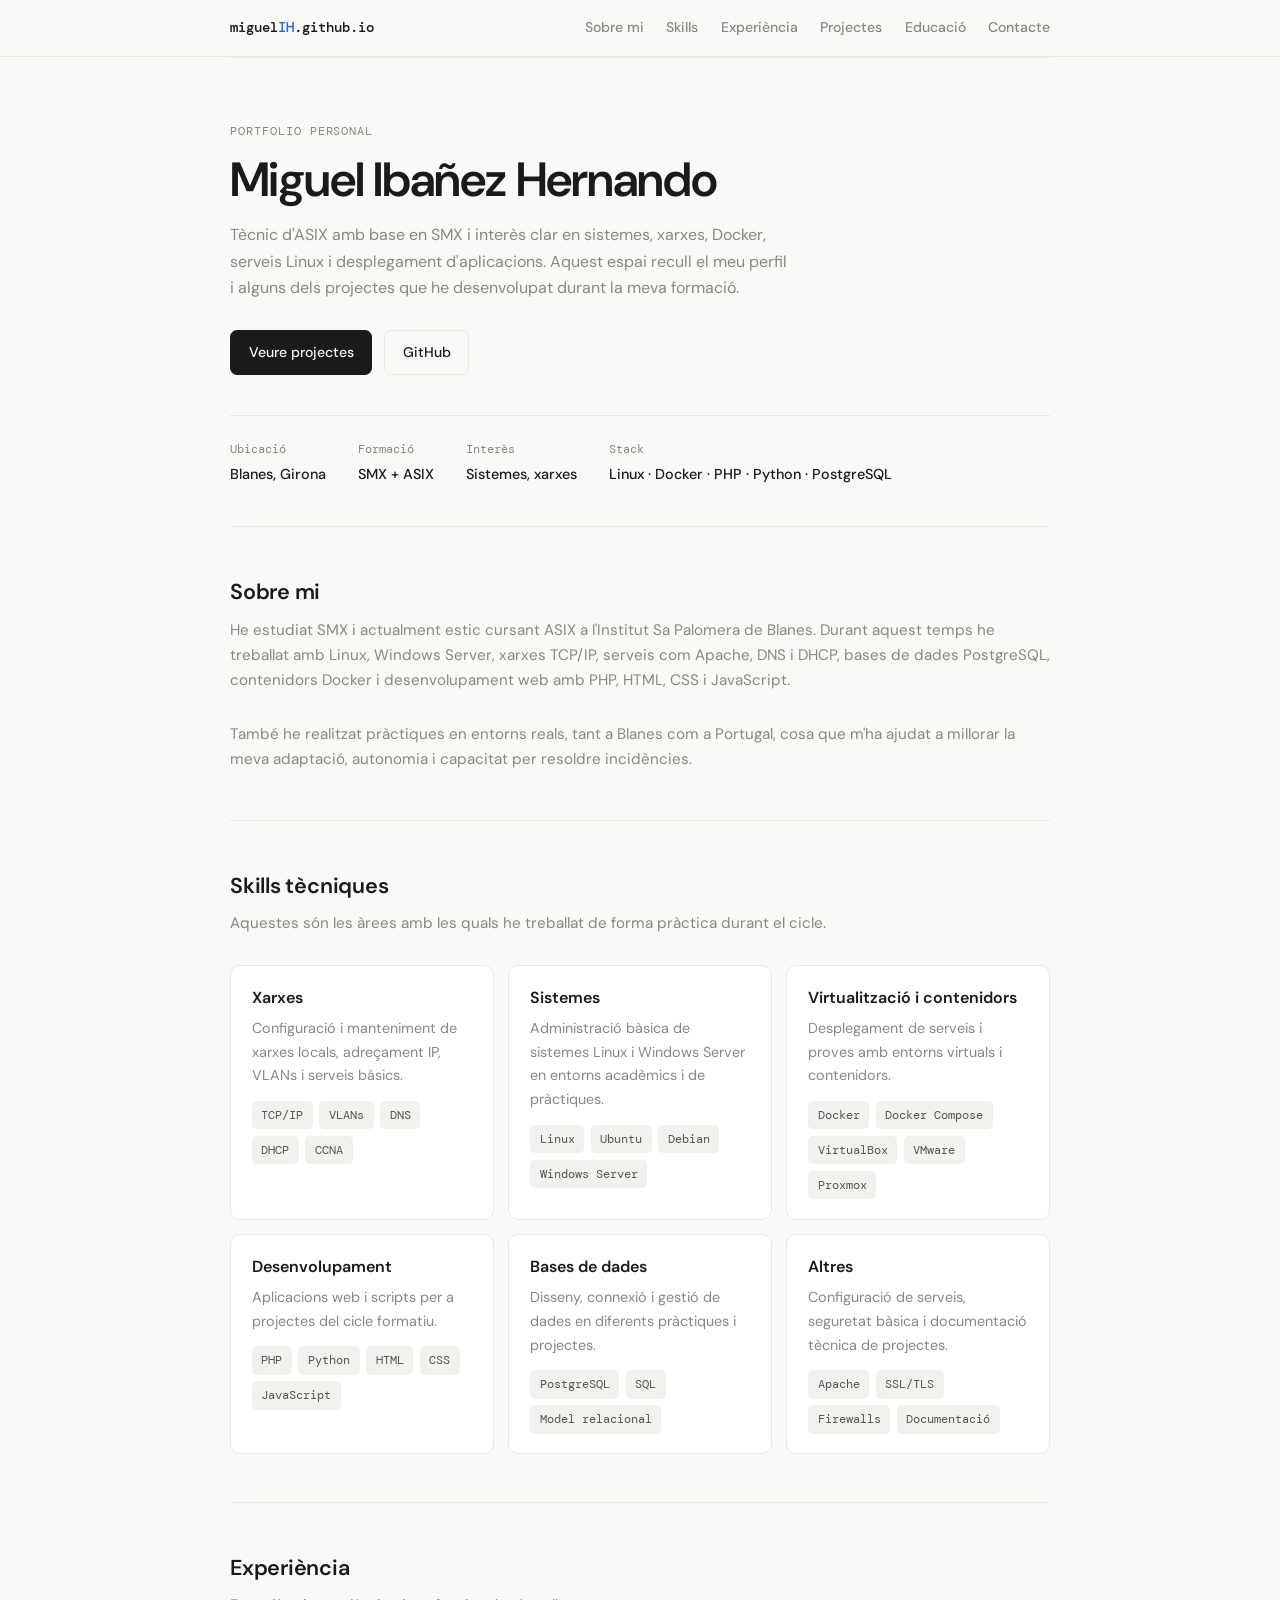
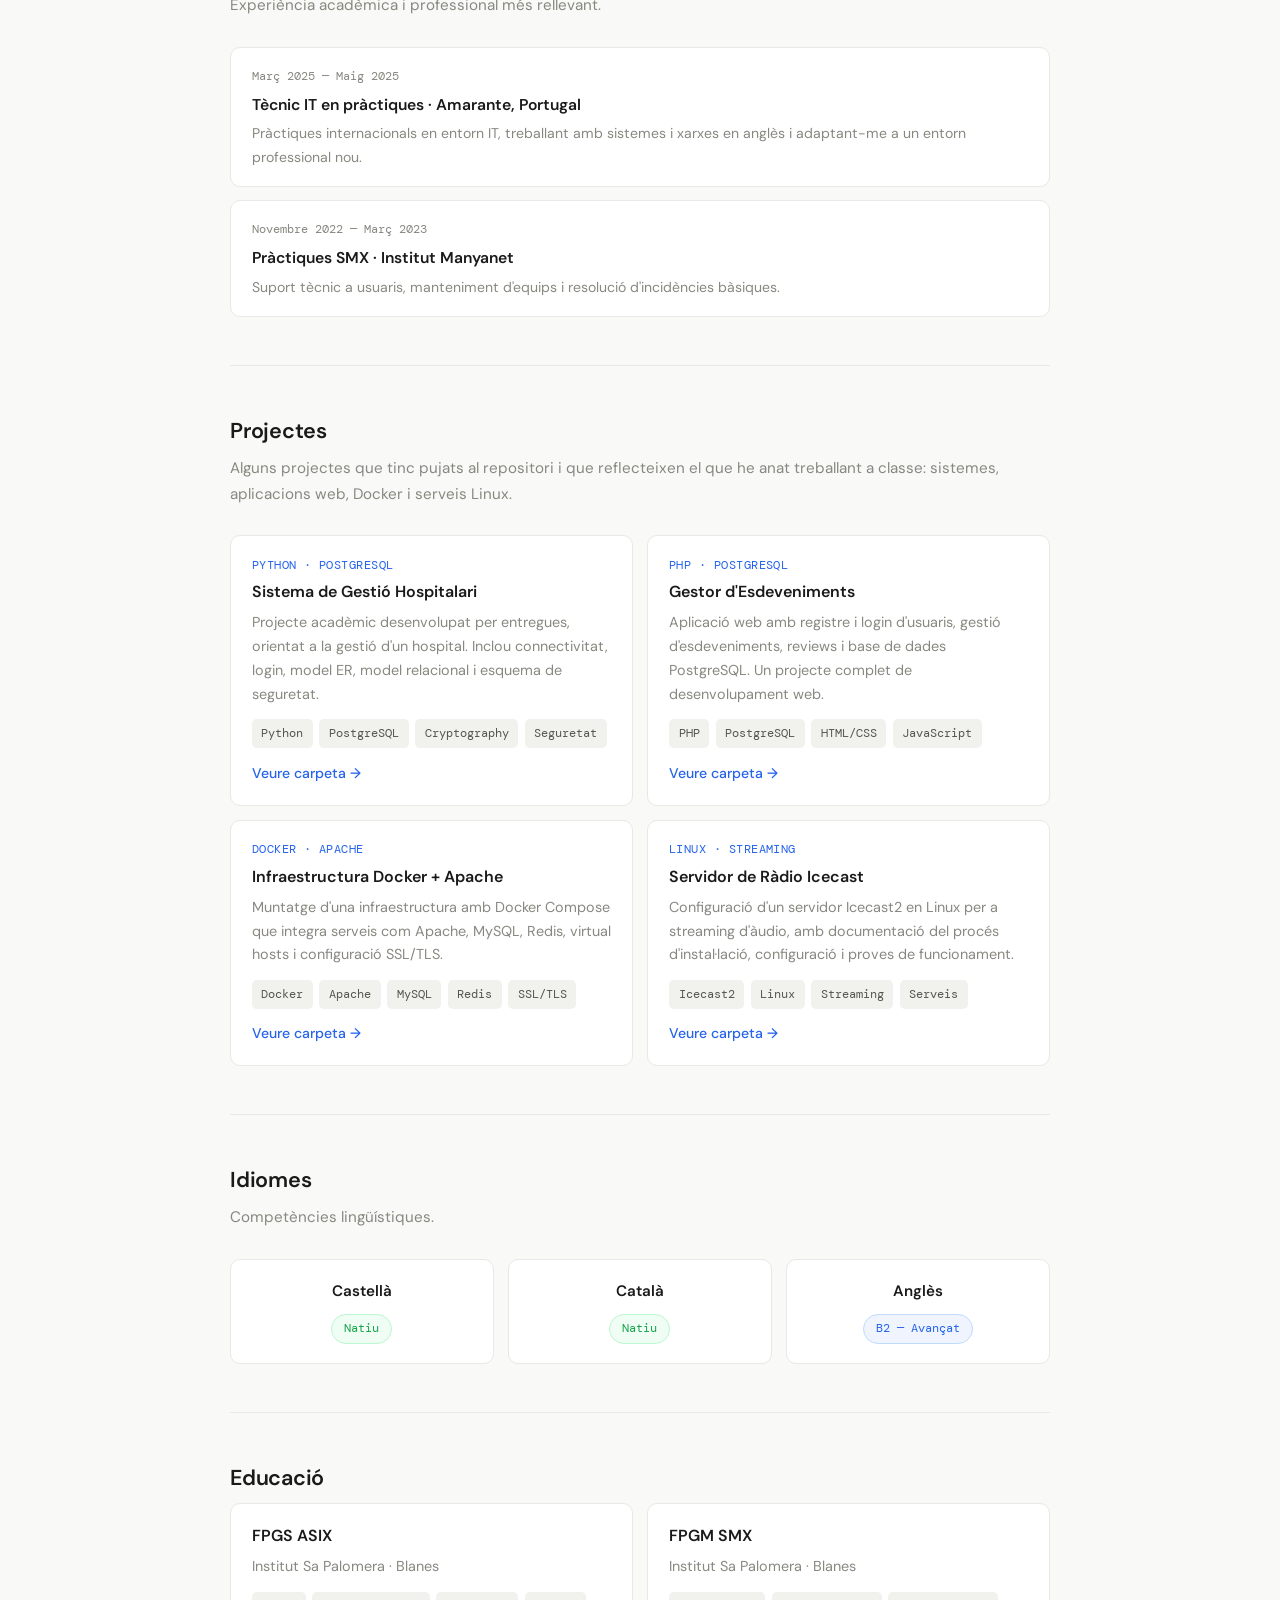
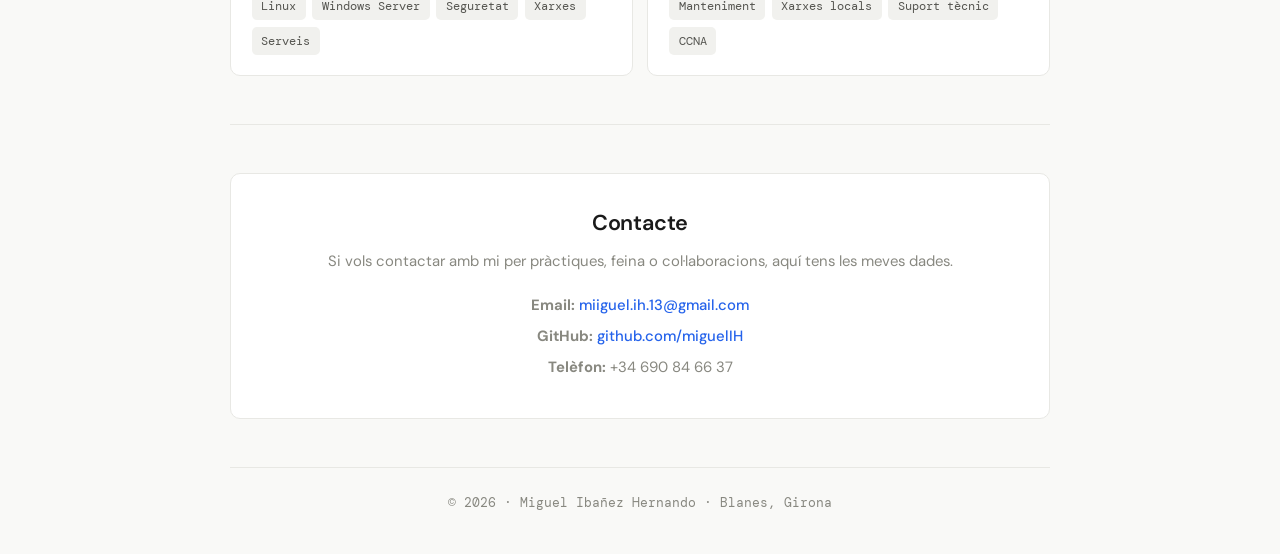
==== commit cd37a1f3: "Update index.html" ====
--- a/index.html
+++ b/index.html
@@ -1,1481 +1,608 @@
 <!DOCTYPE html>
-
 <html lang="ca">
-
 <head>
-
   <meta charset="UTF-8" />
-
   <meta name="viewport" content="width=device-width, initial-scale=1.0" />
-
   <title>Miguel Ibañez | Portfolio</title>
-
   <meta name="description" content="Portfolio personal de Miguel Ibañez Hernando, estudiant d'ASIX amb projectes de sistemes, xarxes, Docker i desenvolupament web." />
-
+  <link href="https://fonts.googleapis.com/css2?family=DM+Sans:wght@300;400;500;600&family=DM+Mono:wght@400;500&display=swap" rel="stylesheet">
   <style>
-
-    /* ===== Languages ===== */
-
-        .languages-grid {
-
-            display: grid;
-
-            grid-template-columns: repeat(auto-fit, minmax(220px, 1fr));
-
-            gap: 1.5rem;
-
-        }
-
-
-
-        .language-card {
-
-            text-align: center;
-
-            padding: 1.5rem;
-
-        }
-
-
-
-        .language-name {
-
-            font-size: 1.1rem;
-
-            font-weight: 600;
-
-            margin-bottom: 1.75rem;
-
-        }
-
-
-
-        .language-level {
-
-            display: inline-block;
-
-            padding: 0.3rem 1rem;
-
-            border-radius: 50px;
-
-            font-size: 0.8rem;
-
-            font-weight: 600;
-
-        }
-
-
-
-        .level-native {
-
-            background: rgba(34, 197, 94, 0.15);
-
-            color: #4ade80;
-
-            border: 1px solid rgba(34, 197, 94, 0.25);
-
-        }
-
-
-
-        .level-b1 {
-
-            background: rgba(59, 130, 246, 0.15);
-
-            color: #60a5fa;
-
-            border: 1px solid rgba(59, 130, 246, 0.25);
-
-        }
-
-
-
-        .level-basic {
-
-            background: rgba(245, 158, 11, 0.15);
-
-            color: #fbbf24;
-
-            border: 1px solid rgba(245, 158, 11, 0.25);
-
-        }
-
-
-
-        .language-bar-container {
-
-            margin-top: 1rem;
-
-            height: 6px;
-
-            background: rgba(255, 255, 255, 0.05);
-
-            border-radius: 50px;
-
-            overflow: hidden;
-
-        }
-
-
-
-        .language-bar {
-
-            height: 100%;
-
-            border-radius: 50px;
-
-            transition: width 1.5s ease-out;
-
-        }
-
-
-
-        .bar-native {
-
-            width: 100%;
-
-            background: var(--gradient-1);
-
-        }
-
-
-
-        .bar-b1 {
-
-            width: 60%;
-
-            background: var(--gradient-2);
-
-        }
-
-
-
-        .bar-basic {
-
-            width: 30%;
-
-            background: var(--gradient-3);
-
-        }
-
-    :root{
-
-      --bg:#0b1120;
-
-      --bg-soft:#121a2d;
-
-      --card:#172036;
-
-      --line:#27324d;
-
-      --text:#e5e7eb;
-
-      --muted:#9ca3af;
-
-      --accent:#38bdf8;
-
-      --accent-2:#22c55e;
-
-      --white:#ffffff;
-
-      --shadow:0 10px 30px rgba(0,0,0,.25);
-
-      --radius:18px;
-
-      --max:1150px;
-
-    }
-
-
-
-    *{box-sizing:border-box}
-
-    html{scroll-behavior:smooth}
-
-    body{
-
-      margin:0;
-
-      font-family:Inter,system-ui,-apple-system,BlinkMacSystemFont,"Segoe UI",Roboto,sans-serif;
-
-      background:linear-gradient(180deg,#0b1120 0%, #0f172a 100%);
-
-      color:var(--text);
-
-      line-height:1.6;
-
-    }
-
-
-
-    a{
-
-      color:var(--accent);
-
-      text-decoration:none;
-
-    }
-
-
-
-    a:hover{
-
-      opacity:.9;
-
-    }
-
-
-
-    .container{
-
-      width:min(100% - 2rem,var(--max));
-
-      margin:0 auto;
-
-    }
-
-
-
-    header{
-
-      position:sticky;
-
-      top:0;
-
-      z-index:50;
-
-      backdrop-filter:blur(12px);
-
-      background:rgba(11,17,32,.75);
-
-      border-bottom:1px solid rgba(255,255,255,.06);
-
-    }
-
-
-
-    .nav{
-
-      display:flex;
-
-      justify-content:space-between;
-
-      align-items:center;
-
-      padding:1rem 0;
-
-      gap:1rem;
-
-    }
-
-
-
-    .brand{
-
-      font-weight:800;
-
-      color:var(--white);
-
-      letter-spacing:.3px;
-
-    }
-
-
-
-    .brand span{
-
-      color:var(--accent);
-
-    }
-
-
-
-    nav{
-
-      display:flex;
-
-      gap:1rem;
-
-      flex-wrap:wrap;
-
-    }
-
-
-
-    nav a{
-
-      color:var(--text);
-
-      font-weight:600;
-
-      font-size:.95rem;
-
-    }
-
-
-
-    .hero{
-
-      padding:5rem 0 3rem;
-
-    }
-
-
-
-    .hero-grid{
-
-      display:grid;
-
-      grid-template-columns:1.2fr .8fr;
-
-      gap:2rem;
-
-      align-items:center;
-
-    }
-
-
-
-    .eyebrow{
-
-      display:inline-block;
-
-      padding:.35rem .7rem;
-
-      border:1px solid rgba(56,189,248,.25);
-
-      border-radius:999px;
-
-      color:var(--accent);
-
-      background:rgba(56,189,248,.08);
-
-      font-size:.9rem;
-
-      font-weight:700;
-
-      margin-bottom:1rem;
-
-    }
-
-
-
-    h1{
-
-      font-size:clamp(2.4rem,5vw,4.2rem);
-
-      line-height:1.05;
-
-      margin:.2rem 0 1rem;
-
-      color:var(--white);
-
-    }
-
-
-
-    .hero p{
-
-      color:var(--muted);
-
-      font-size:1.05rem;
-
-      max-width:720px;
-
-    }
-
-
-
-    .cta{
-
-      display:flex;
-
-      gap:1rem;
-
-      flex-wrap:wrap;
-
-      margin-top:1.6rem;
-
-    }
-
-
-
-    .btn{
-
-      display:inline-flex;
-
-      align-items:center;
-
-      gap:.5rem;
-
-      padding:.9rem 1.2rem;
-
-      border-radius:12px;
-
-      font-weight:700;
-
-      transition:.2s ease;
-
-      border:1px solid transparent;
-
-    }
-
-
-
-    .btn-primary{
-
-      background:var(--accent);
-
-      color:#07111f;
-
-    }
-
-
-
-    .btn-primary:hover{
-
-      transform:translateY(-2px);
-
-    }
-
-
-
-    .btn-secondary{
-
-      border-color:rgba(255,255,255,.1);
-
-      background:rgba(255,255,255,.04);
-
-      color:var(--text);
-
-    }
-
-
-
-    .hero-card{
-
-      background:linear-gradient(180deg,rgba(255,255,255,.05),rgba(255,255,255,.02));
-
-      border:1px solid rgba(255,255,255,.08);
-
-      box-shadow:var(--shadow);
-
-      border-radius:var(--radius);
-
-      padding:1.5rem;
-
-    }
-
-
-
-    .hero-list{
-
-      list-style:none;
-
-      padding:0;
-
-      margin:0;
-
-      display:grid;
-
-      gap:.8rem;
-
-    }
-
-
-
-    .hero-list li{
-
-      display:flex;
-
-      justify-content:space-between;
-
-      gap:1rem;
-
-      padding:.75rem 0;
-
-      border-bottom:1px solid rgba(255,255,255,.06);
-
-    }
-
-
-
-    .hero-list li:last-child{
-
-      border-bottom:none;
-
-    }
-
-
-
-    section{
-
-      padding:2rem 0 1rem;
-
-    }
-
-
-
-    .section-title{
-
-      font-size:2rem;
-
-      margin:0 0 .5rem;
-
-      color:var(--white);
-
-    }
-
-
-
-    .section-text{
-
-      color:var(--muted);
-
-      max-width:760px;
-
-      margin-bottom:1.5rem;
-
-    }
-
-
-
-    .grid{
-
-      display:grid;
-
-      gap:1.2rem;
-
-    }
-
-
-
-    .grid-3{
-
-      grid-template-columns:repeat(3,1fr);
-
-    }
-
-
-
-    .grid-2{
-
-      grid-template-columns:repeat(2,1fr);
-
-    }
-
-
-
-    .card{
-
-      background:var(--card);
-
-      border:1px solid var(--line);
-
-      border-radius:var(--radius);
-
-      padding:1.3rem;
-
-      box-shadow:var(--shadow);
-
-    }
-
-
-
-    .card h3{
-
-      margin:.2rem 0 .6rem;
-
-      color:var(--white);
-
-    }
-
-
-
-    .card p{
-
-      color:var(--muted);
-
-      margin:0 0 1rem;
-
-    }
-
-
-
-    .tags{
-
-      display:flex;
-
-      flex-wrap:wrap;
-
-      gap:.55rem;
-
-      margin-top:.8rem;
-
-    }
-
-
-
-    .tag{
-
-      background:rgba(56,189,248,.08);
-
-      color:#c7f0ff;
-
-      border:1px solid rgba(56,189,248,.18);
-
-      padding:.35rem .65rem;
-
-      border-radius:999px;
-
-      font-size:.82rem;
-
-      font-weight:600;
-
-    }
-
-
-
-    .project-card{
-
-      display:flex;
-
-      flex-direction:column;
-
-      gap:.8rem;
-
-      height:100%;
-
-    }
-
-
-
-    .project-top{
-
-      display:flex;
-
-      justify-content:space-between;
-
-      gap:1rem;
-
-      align-items:flex-start;
-
-    }
-
-
-
-    .project-type{
-
-      font-size:.82rem;
-
-      font-weight:800;
-
-      color:var(--accent-2);
-
-      letter-spacing:.4px;
-
-      text-transform:uppercase;
-
-    }
-
-
-
-    .project-links{
-
-      display:flex;
-
-      gap:.75rem;
-
-      flex-wrap:wrap;
-
-      margin-top:.6rem;
-
-    }
-
-
-
-    .project-links a{
-
-      font-weight:700;
-
-      font-size:.95rem;
-
-    }
-
-
-
-    .timeline{
-
-      display:grid;
-
-      gap:1rem;
-
-    }
-
-
-
-    .timeline-item{
-
-      padding:1.2rem;
-
-      border-left:3px solid var(--accent);
-
-      background:var(--card);
-
-      border-radius:0 var(--radius) var(--radius) 0;
-
-      border:1px solid var(--line);
-
-    }
-
-
-
-    .timeline-item .date{
-
-      color:var(--accent);
-
-      font-weight:700;
-
-      font-size:.92rem;
-
-    }
-
-
-
-    .timeline-item h3{
-
-      margin:.35rem 0;
-
-    }
-
-
-
-    .contact-box{
-
-      text-align:center;
-
-      padding:2rem;
-
-      background:linear-gradient(180deg, rgba(56,189,248,.08), rgba(255,255,255,.03));
-
-      border:1px solid rgba(56,189,248,.15);
-
-      border-radius:24px;
-
-    }
-
-
-
-    footer{
-
-      padding:2rem 0 3rem;
-
-      color:var(--muted);
-
-      text-align:center;
-
-      font-size:.95rem;
-
-    }
-
-
-
-    @media (max-width: 900px){
-
-      .hero-grid,
-
-      .grid-3,
-
-      .grid-2{
-
-        grid-template-columns:1fr;
-
-      }
-
-
-
-      .nav{
-
-        flex-direction:column;
-
-        align-items:flex-start;
-
-      }
-
-
-
-      nav{
-
-        gap:.8rem;
-
-      }
-
-
-
-      .hero{
-
-        padding:3.5rem 0 2rem;
-
-      }
-
-    }
-
+    :root {
+      --bg: #f9f9f7;
+      --surface: #ffffff;
+      --border: #e8e8e4;
+      --text: #1a1a1a;
+      --muted: #888880;
+      --accent: #2563eb;
+      --accent-soft: #eff4ff;
+      --tag-bg: #f1f1ee;
+      --tag-color: #555550;
+      --radius: 10px;
+      --max: 820px;
+    }
+
+    * { box-sizing: border-box; margin: 0; padding: 0; }
+
+    html { scroll-behavior: smooth; }
+
+    body {
+      font-family: 'DM Sans', sans-serif;
+      background: var(--bg);
+      color: var(--text);
+      line-height: 1.65;
+      font-size: 15px;
+    }
+
+    a { color: var(--accent); text-decoration: none; }
+    a:hover { text-decoration: underline; }
+
+    .container {
+      width: min(100% - 2.5rem, var(--max));
+      margin: 0 auto;
+    }
+
+    /* ── HEADER ── */
+    header {
+      border-bottom: 1px solid var(--border);
+      background: var(--bg);
+      position: sticky;
+      top: 0;
+      z-index: 10;
+    }
+
+    .nav {
+      display: flex;
+      justify-content: space-between;
+      align-items: center;
+      padding: 1rem 0;
+      gap: 1rem;
+      flex-wrap: wrap;
+    }
+
+    .brand {
+      font-family: 'DM Mono', monospace;
+      font-size: .9rem;
+      color: var(--text);
+      font-weight: 500;
+    }
+
+    .brand span { color: var(--accent); }
+
+    nav { display: flex; gap: 1.4rem; flex-wrap: wrap; }
+
+    nav a {
+      color: var(--muted);
+      font-size: .88rem;
+      font-weight: 500;
+      transition: color .15s;
+    }
+
+    nav a:hover { color: var(--text); text-decoration: none; }
+
+    /* ── HERO ── */
+    .hero { padding: 4rem 0 2.5rem; }
+
+    .label {
+      font-family: 'DM Mono', monospace;
+      font-size: .75rem;
+      color: var(--muted);
+      letter-spacing: .08em;
+      text-transform: uppercase;
+      margin-bottom: .75rem;
+    }
+
+    h1 {
+      font-size: clamp(2rem, 5vw, 3rem);
+      font-weight: 600;
+      line-height: 1.1;
+      margin-bottom: 1rem;
+      letter-spacing: -.02em;
+    }
+
+    .hero-desc {
+      color: var(--muted);
+      font-size: 1rem;
+      max-width: 560px;
+      margin-bottom: 1.8rem;
+    }
+
+    .cta { display: flex; gap: .75rem; flex-wrap: wrap; }
+
+    .btn {
+      padding: .6rem 1.1rem;
+      border-radius: 7px;
+      font-size: .88rem;
+      font-weight: 500;
+      font-family: inherit;
+      transition: .15s;
+    }
+
+    .btn-primary {
+      background: var(--text);
+      color: var(--bg);
+      border: 1px solid var(--text);
+    }
+
+    .btn-primary:hover { opacity: .8; text-decoration: none; }
+
+    .btn-secondary {
+      background: transparent;
+      color: var(--text);
+      border: 1px solid var(--border);
+    }
+
+    .btn-secondary:hover { border-color: #aaa; text-decoration: none; }
+
+    .hero-meta {
+      margin-top: 2.5rem;
+      padding-top: 1.5rem;
+      border-top: 1px solid var(--border);
+      display: flex;
+      gap: 2rem;
+      flex-wrap: wrap;
+    }
+
+    .meta-item { display: flex; flex-direction: column; gap: .2rem; }
+    .meta-label { font-size: .75rem; color: var(--muted); font-family: 'DM Mono', monospace; }
+    .meta-value { font-size: .9rem; font-weight: 500; }
+
+    /* ── SECTIONS ── */
+    section { padding: 3rem 0; border-top: 1px solid var(--border); }
+
+    h2 {
+      font-size: 1.35rem;
+      font-weight: 600;
+      margin-bottom: .4rem;
+      letter-spacing: -.01em;
+    }
+
+    .section-desc {
+      color: var(--muted);
+      margin-bottom: 1.8rem;
+      font-size: .95rem;
+    }
+
+    /* ── CARDS ── */
+    .card {
+      background: var(--surface);
+      border: 1px solid var(--border);
+      border-radius: var(--radius);
+      padding: 1.2rem 1.3rem;
+    }
+
+    .card h3 {
+      font-size: 1rem;
+      font-weight: 600;
+      margin-bottom: .35rem;
+    }
+
+    .card p {
+      color: var(--muted);
+      font-size: .9rem;
+      margin-bottom: .8rem;
+    }
+
+    /* ── GRIDS ── */
+    .grid-3 { display: grid; grid-template-columns: repeat(3,1fr); gap: .9rem; }
+    .grid-2 { display: grid; grid-template-columns: repeat(2,1fr); gap: .9rem; }
+
+    /* ── TAGS ── */
+    .tags { display: flex; flex-wrap: wrap; gap: .4rem; margin-top: .5rem; }
+
+    .tag {
+      background: var(--tag-bg);
+      color: var(--tag-color);
+      padding: .25rem .6rem;
+      border-radius: 5px;
+      font-size: .78rem;
+      font-family: 'DM Mono', monospace;
+      font-weight: 400;
+    }
+
+    /* ── TIMELINE ── */
+    .timeline { display: grid; gap: .8rem; }
+
+    .timeline-item {
+      background: var(--surface);
+      border: 1px solid var(--border);
+      border-radius: var(--radius);
+      padding: 1.1rem 1.3rem;
+    }
+
+    .timeline-item .date {
+      font-family: 'DM Mono', monospace;
+      font-size: .78rem;
+      color: var(--muted);
+      margin-bottom: .35rem;
+    }
+
+    .timeline-item h3 { font-size: .98rem; font-weight: 600; margin-bottom: .3rem; }
+    .timeline-item p { color: var(--muted); font-size: .88rem; }
+
+    /* ── PROJECTS ── */
+    .project-type {
+      font-family: 'DM Mono', monospace;
+      font-size: .72rem;
+      color: var(--accent);
+      text-transform: uppercase;
+      letter-spacing: .04em;
+      margin-bottom: .3rem;
+    }
+
+    .project-links { margin-top: .8rem; }
+    .project-links a { font-size: .88rem; font-weight: 500; }
+
+    /* ── LANGUAGES ── */
+    .languages-grid { display: grid; grid-template-columns: repeat(3,1fr); gap: .9rem; }
+
+    .language-card {
+      background: var(--surface);
+      border: 1px solid var(--border);
+      border-radius: var(--radius);
+      padding: 1.2rem;
+      text-align: center;
+    }
+
+    .language-name { font-weight: 600; font-size: .95rem; margin-bottom: .6rem; }
+
+    .language-level {
+      font-family: 'DM Mono', monospace;
+      font-size: .75rem;
+      padding: .25rem .75rem;
+      border-radius: 50px;
+      display: inline-block;
+    }
+
+    .level-native { background: #f0fdf4; color: #16a34a; border: 1px solid #bbf7d0; }
+    .level-b1 { background: var(--accent-soft); color: var(--accent); border: 1px solid #bfdbfe; }
+    .level-b2 { background: var(--accent-soft); color: var(--accent); border: 1px solid #bfdbfe; }
+
+    .language-bar-container {
+      margin-top: .9rem;
+      height: 4px;
+      background: var(--border);
+      border-radius: 50px;
+      overflow: hidden;
+    }
+
+    .language-bar { height: 100%; border-radius: 50px; background: var(--accent); }
+    .bar-native { width: 100%; }
+    .bar-b2 { width: 70%; }
+    .bar-b1 { width: 55%; }
+
+    /* ── CONTACT ── */
+    .contact-box {
+      background: var(--surface);
+      border: 1px solid var(--border);
+      border-radius: var(--radius);
+      padding: 2rem;
+      text-align: center;
+    }
+
+    .contact-box h2 { margin-bottom: .5rem; }
+    .contact-box p { color: var(--muted); font-size: .93rem; margin-bottom: .4rem; }
+    .contact-box a { font-weight: 500; }
+
+    /* ── FOOTER ── */
+    footer {
+      border-top: 1px solid var(--border);
+      padding: 1.5rem 0 2.5rem;
+      text-align: center;
+      color: var(--muted);
+      font-size: .83rem;
+      font-family: 'DM Mono', monospace;
+    }
+
+    /* ── RESPONSIVE ── */
+    @media (max-width: 700px) {
+      .grid-3, .grid-2, .languages-grid { grid-template-columns: 1fr; }
+      .nav { flex-direction: column; align-items: flex-start; }
+      nav { gap: .8rem; }
+      .hero { padding: 2.5rem 0 1.5rem; }
+      .hero-meta { gap: 1.2rem; }
+    }
   </style>
-
 </head>
-
 <body>
 
   <header>
-
     <div class="container nav">
-
       <div class="brand">miguel<span>IH</span>.github.io</div>
-
       <nav>
-
         <a href="#sobre">Sobre mi</a>
-
         <a href="#skills">Skills</a>
-
         <a href="#experiencia">Experiència</a>
-
         <a href="#projectes">Projectes</a>
-
         <a href="#educacio">Educació</a>
-
         <a href="#contacte">Contacte</a>
-
       </nav>
-
     </div>
-
   </header>
 
-
-
   <main>
 
+    <!-- HERO -->
     <section class="hero container">
-
-      <div class="hero-grid">
-
-        <div>
-
-          <div class="eyebrow">Portfolio personal</div>
-
-          <h1>Miguel Ibañez Hernando</h1>
-
-          <p>
-
-            Estudiant d'ASIX amb base en SMX i interès clar en sistemes, xarxes, Docker, serveis Linux
-
-            i desplegament d'aplicacions. Aquest espai recull el meu perfil i alguns dels projectes
-
-            que he desenvolupat durant la meva formació.
-
-          </p>
-
-          <div class="cta">
-
-            <a class="btn btn-primary" href="#projectes">Veure projectes</a>
-
-            <a class="btn btn-secondary" href="https://github.com/miguelIH" target="_blank" rel="noopener noreferrer">GitHub</a>
-
-          </div>
-
+      <div class="label">Portfolio personal</div>
+      <h1>Miguel Ibañez Hernando</h1>
+      <p class="hero-desc">
+        Tècnic d'ASIX amb base en SMX i interès clar en sistemes, xarxes, Docker, serveis Linux
+        i desplegament d'aplicacions. Aquest espai recull el meu perfil i alguns dels projectes
+        que he desenvolupat durant la meva formació.
+      </p>
+      <div class="cta">
+        <a class="btn btn-primary" href="#projectes">Veure projectes</a>
+        <a class="btn btn-secondary" href="https://github.com/miguelIH" target="_blank" rel="noopener noreferrer">GitHub</a>
+      </div>
+      <div class="hero-meta">
+        <div class="meta-item">
+          <span class="meta-label">Ubicació</span>
+          <span class="meta-value">Blanes, Girona</span>
         </div>
-
-
-
-        <aside class="hero-card">
-
-          <ul class="hero-list">
-
-            <li><strong>Ubicació</strong><span>Blanes, Girona</span></li>
-
-            <li><strong>Formació</strong><span>SMX + ASIX</span></li>
-
-            <li><strong>Interès</strong><span>Sistemes, xarxes</span></li>
-
-            <li><strong>Stack</strong><span>Linux, Docker, PHP, Python, PostgreSQL</span></li>
-
-          </ul>
-
-        </aside>
-
-      </div>
-
-    </section>
-
-
-
+        <div class="meta-item">
+          <span class="meta-label">Formació</span>
+          <span class="meta-value">SMX + ASIX</span>
+        </div>
+        <div class="meta-item">
+          <span class="meta-label">Interès</span>
+          <span class="meta-value">Sistemes, xarxes</span>
+        </div>
+        <div class="meta-item">
+          <span class="meta-label">Stack</span>
+          <span class="meta-value">Linux · Docker · PHP · Python · PostgreSQL</span>
+        </div>
+      </div>
+    </section>
+
+    <!-- SOBRE MI -->
     <section id="sobre" class="container">
-
-      <h2 class="section-title">Sobre mi</h2>
-
-      <p class="section-text">
-
+      <h2>Sobre mi</h2>
+      <p class="section-desc">
         He estudiat SMX i actualment estic cursant ASIX a l'Institut Sa Palomera de Blanes.
-
         Durant aquest temps he treballat amb Linux, Windows Server, xarxes TCP/IP, serveis
-
         com Apache, DNS i DHCP, bases de dades PostgreSQL, contenidors Docker i desenvolupament
-
         web amb PHP, HTML, CSS i JavaScript.
-
       </p>
-
-      <p class="section-text">
-
+      <p class="section-desc" style="margin-bottom:0">
         També he realitzat pràctiques en entorns reals, tant a Blanes com a Portugal, cosa que
-
         m'ha ajudat a millorar la meva adaptació, autonomia i capacitat per resoldre incidències.
-
       </p>
-
-    </section>
-
-
-
+    </section>
+
+    <!-- SKILLS -->
     <section id="skills" class="container">
-
-      <h2 class="section-title">Skills tècniques</h2>
-
-      <p class="section-text">
-
-        Aquestes són les àrees amb les quals he treballat de forma pràctica durant el cicle.
-
+      <h2>Skills tècniques</h2>
+      <p class="section-desc">Aquestes són les àrees amb les quals he treballat de forma pràctica durant el cicle.</p>
+
+      <div class="grid-3">
+        <article class="card">
+          <h3>Xarxes</h3>
+          <p>Configuració i manteniment de xarxes locals, adreçament IP, VLANs i serveis bàsics.</p>
+          <div class="tags">
+            <span class="tag">TCP/IP</span>
+            <span class="tag">VLANs</span>
+            <span class="tag">DNS</span>
+            <span class="tag">DHCP</span>
+            <span class="tag">CCNA</span>
+          </div>
+        </article>
+
+        <article class="card">
+          <h3>Sistemes</h3>
+          <p>Administració bàsica de sistemes Linux i Windows Server en entorns acadèmics i de pràctiques.</p>
+          <div class="tags">
+            <span class="tag">Linux</span>
+            <span class="tag">Ubuntu</span>
+            <span class="tag">Debian</span>
+            <span class="tag">Windows Server</span>
+          </div>
+        </article>
+
+        <article class="card">
+          <h3>Virtualització i contenidors</h3>
+          <p>Desplegament de serveis i proves amb entorns virtuals i contenidors.</p>
+          <div class="tags">
+            <span class="tag">Docker</span>
+            <span class="tag">Docker Compose</span>
+            <span class="tag">VirtualBox</span>
+            <span class="tag">VMware</span>
+            <span class="tag">Proxmox</span>
+          </div>
+        </article>
+
+        <article class="card">
+          <h3>Desenvolupament</h3>
+          <p>Aplicacions web i scripts per a projectes del cicle formatiu.</p>
+          <div class="tags">
+            <span class="tag">PHP</span>
+            <span class="tag">Python</span>
+            <span class="tag">HTML</span>
+            <span class="tag">CSS</span>
+            <span class="tag">JavaScript</span>
+          </div>
+        </article>
+
+        <article class="card">
+          <h3>Bases de dades</h3>
+          <p>Disseny, connexió i gestió de dades en diferents pràctiques i projectes.</p>
+          <div class="tags">
+            <span class="tag">PostgreSQL</span>
+            <span class="tag">SQL</span>
+            <span class="tag">Model relacional</span>
+          </div>
+        </article>
+
+        <article class="card">
+          <h3>Altres</h3>
+          <p>Configuració de serveis, seguretat bàsica i documentació tècnica de projectes.</p>
+          <div class="tags">
+            <span class="tag">Apache</span>
+            <span class="tag">SSL/TLS</span>
+            <span class="tag">Firewalls</span>
+            <span class="tag">Documentació</span>
+          </div>
+        </article>
+      </div>
+    </section>
+
+    <!-- EXPERIÈNCIA -->
+    <section id="experiencia" class="container">
+      <h2>Experiència</h2>
+      <p class="section-desc">Experiència acadèmica i professional més rellevant.</p>
+
+      <div class="timeline">
+        <article class="timeline-item">
+          <div class="date">Març 2025 — Maig 2025</div>
+          <h3>Tècnic IT en pràctiques · Amarante, Portugal</h3>
+          <p>Pràctiques internacionals en entorn IT, treballant amb sistemes i xarxes en anglès i adaptant-me a un entorn professional nou.</p>
+        </article>
+
+        <article class="timeline-item">
+          <div class="date">Novembre 2022 — Març 2023</div>
+          <h3>Pràctiques SMX · Institut Manyanet</h3>
+          <p>Suport tècnic a usuaris, manteniment d'equips i resolució d'incidències bàsiques.</p>
+        </article>
+      </div>
+    </section>
+
+    <!-- PROJECTES -->
+    <section id="projectes" class="container">
+      <h2>Projectes</h2>
+      <p class="section-desc">
+        Alguns projectes que tinc pujats al repositori i que reflecteixen el que he anat treballant
+        a classe: sistemes, aplicacions web, Docker i serveis Linux.
       </p>
 
-
-
-      <div class="grid grid-3">
-
-        <article class="card">
-
-          <h3>Xarxes</h3>
-
-          <p>Configuració i manteniment de xarxes locals, adreçament IP, VLANs i serveis bàsics.</p>
-
-          <div class="tags">
-
-            <span class="tag">TCP/IP</span>
-
-            <span class="tag">VLANs</span>
-
-            <span class="tag">DNS</span>
-
-            <span class="tag">DHCP</span>
-
+      <div class="grid-2">
+        <article class="card">
+          <div class="project-type">Python · PostgreSQL</div>
+          <h3>Sistema de Gestió Hospitalari</h3>
+          <p>Projecte acadèmic desenvolupat per entregues, orientat a la gestió d'un hospital. Inclou connectivitat, login, model ER, model relacional i esquema de seguretat.</p>
+          <div class="tags">
+            <span class="tag">Python</span>
+            <span class="tag">PostgreSQL</span>
+            <span class="tag">Cryptography</span>
+            <span class="tag">Seguretat</span>
+          </div>
+          <div class="project-links">
+            <a href="https://github.com/miguelIH/miguelIH.github.io/tree/main/Serveis%2024-25" target="_blank" rel="noopener noreferrer">Veure carpeta →</a>
+          </div>
+        </article>
+
+        <article class="card">
+          <div class="project-type">PHP · PostgreSQL</div>
+          <h3>Gestor d'Esdeveniments</h3>
+          <p>Aplicació web amb registre i login d'usuaris, gestió d'esdeveniments, reviews i base de dades PostgreSQL. Un projecte complet de desenvolupament web.</p>
+          <div class="tags">
+            <span class="tag">PHP</span>
+            <span class="tag">PostgreSQL</span>
+            <span class="tag">HTML/CSS</span>
+            <span class="tag">JavaScript</span>
+          </div>
+          <div class="project-links">
+            <a href="https://github.com/miguelIH/miguelIH.github.io/tree/main/Webs%2024-25" target="_blank" rel="noopener noreferrer">Veure carpeta →</a>
+          </div>
+        </article>
+
+        <article class="card">
+          <div class="project-type">Docker · Apache</div>
+          <h3>Infraestructura Docker + Apache</h3>
+          <p>Muntatge d'una infraestructura amb Docker Compose que integra serveis com Apache, MySQL, Redis, virtual hosts i configuració SSL/TLS.</p>
+          <div class="tags">
+            <span class="tag">Docker</span>
+            <span class="tag">Apache</span>
+            <span class="tag">MySQL</span>
+            <span class="tag">Redis</span>
+            <span class="tag">SSL/TLS</span>
+          </div>
+          <div class="project-links">
+            <a href="https://github.com/miguelIH/miguelIH.github.io/tree/main/Serveis%2025-26" target="_blank" rel="noopener noreferrer">Veure carpeta →</a>
+          </div>
+        </article>
+
+        <article class="card">
+          <div class="project-type">Linux · Streaming</div>
+          <h3>Servidor de Ràdio Icecast</h3>
+          <p>Configuració d'un servidor Icecast2 en Linux per a streaming d'àudio, amb documentació del procés d'instal·lació, configuració i proves de funcionament.</p>
+          <div class="tags">
+            <span class="tag">Icecast2</span>
+            <span class="tag">Linux</span>
+            <span class="tag">Streaming</span>
+            <span class="tag">Serveis</span>
+          </div>
+          <div class="project-links">
+            <a href="https://github.com/miguelIH/miguelIH.github.io/tree/main/Serveis%2025-26" target="_blank" rel="noopener noreferrer">Veure carpeta →</a>
+          </div>
+        </article>
+      </div>
+    </section>
+
+    <!-- IDIOMES -->
+    <section id="languages" class="container">
+      <h2>Idiomes</h2>
+      <p class="section-desc">Competències lingüístiques.</p>
+
+      <div class="languages-grid">
+        <div class="language-card">
+          <div class="language-name">Castellà</div>
+          <span class="language-level level-native">Natiu</span>
+        </div>
+        <div class="language-card">
+          <div class="language-name">Català</div>
+          <span class="language-level level-native">Natiu</span>
+        </div>
+        <div class="language-card">
+          <div class="language-name">Anglès</div>
+          <span class="language-level level-b2">B2 — Avançat</span>
+        </div>
+      </div>
+    </section>
+
+    <!-- EDUCACIÓ -->
+    <section id="educacio" class="container">
+      <h2>Educació</h2>
+      <div class="grid-2">
+        <article class="card">
+          <h3>FPGS ASIX</h3>
+          <p>Institut Sa Palomera · Blanes</p>
+          <div class="tags">
+            <span class="tag">Linux</span>
+            <span class="tag">Windows Server</span>
+            <span class="tag">Seguretat</span>
+            <span class="tag">Xarxes</span>
+            <span class="tag">Serveis</span>
+          </div>
+        </article>
+
+        <article class="card">
+          <h3>FPGM SMX</h3>
+          <p>Institut Sa Palomera · Blanes</p>
+          <div class="tags">
+            <span class="tag">Manteniment</span>
+            <span class="tag">Xarxes locals</span>
+            <span class="tag">Suport tècnic</span>
             <span class="tag">CCNA</span>
-
-          </div>
-
-        </article>
-
-
-
-        <article class="card">
-
-          <h3>Sistemes</h3>
-
-          <p>Administració bàsica de sistemes Linux i Windows Server en entorns acadèmics i de pràctiques.</p>
-
-          <div class="tags">
-
-            <span class="tag">Linux</span>
-
-            <span class="tag">Ubuntu</span>
-
-            <span class="tag">Debian</span>
-
-            <span class="tag">Windows Server</span>
-
-          </div>
-
-        </article>
-
-
-
-        <article class="card">
-
-          <h3>Virtualització i contenidors</h3>
-
-          <p>Desplegament de serveis i proves amb entorns virtuals i contenidors.</p>
-
-          <div class="tags">
-
-            <span class="tag">Docker</span>
-
-            <span class="tag">Docker Compose</span>
-
-            <span class="tag">VirtualBox</span>
-
-            <span class="tag">VMware</span>
-
-            <span class="tag">Proxmox</span>
-
-          </div>
-
-        </article>
-
-
-
-        <article class="card">
-
-          <h3>Desenvolupament</h3>
-
-          <p>Aplicacions web i scripts per a projectes del cicle formatiu.</p>
-
-          <div class="tags">
-
-            <span class="tag">PHP</span>
-
-            <span class="tag">Python</span>
-
-            <span class="tag">HTML</span>
-
-            <span class="tag">CSS</span>
-
-            <span class="tag">JavaScript</span>
-
-          </div>
-
-        </article>
-
-
-
-        <article class="card">
-
-          <h3>Bases de dades</h3>
-
-          <p>Disseny, connexió i gestió de dades en diferents pràctiques i projectes.</p>
-
-          <div class="tags">
-
-            <span class="tag">PostgreSQL</span>
-
-            <span class="tag">SQL</span>
-
-            <span class="tag">Model relacional</span>
-
-          </div>
-
-        </article>
-
-
-
-        <article class="card">
-
-          <h3>Altres</h3>
-
-          <p>Configuració de serveis, seguretat bàsica i documentació tècnica de projectes.</p>
-
-          <div class="tags">
-
-            <span class="tag">Apache</span>
-
-            <span class="tag">SSL/TLS</span>
-
-            <span class="tag">Firewalls</span>
-
-            <span class="tag">Documentació</span>
-
-          </div>
-
-        </article>
-
-      </div>
-
-    </section>
-
-
-
-    <section id="experiencia" class="container">
-
-      <h2 class="section-title">Experiència</h2>
-
-      <p class="section-text">Experiència acadèmica i professional més rellevant.</p>
-
-
-
-      <div class="timeline">
-
-        <article class="timeline-item">
-
-          <div class="date">Març 2025 — Maig 2025</div>
-
-          <h3>Tècnic IT en pràctiques · Amarante, Portugal</h3>
-
-          <p>Pràctiques internacionals en entorn IT, treballant amb sistemes i xarxes en anglès i adaptant-me a un entorn professional nou.</p>
-
-        </article>
-
-
-
-        <article class="timeline-item">
-
-          <div class="date">Setembre 2022 — Març 2023</div>
-
-          <h3>Pràctiques SMX · Institut Manyanet</h3>
-
-          <p>Suport tècnic a usuaris, manteniment d'equips i resolució d'incidències bàsiques.</p>
-
-        </article>
-
-      </div>
-
-    </section>
-
-
-
-    <section id="projectes" class="container">
-
-      <h2 class="section-title">Projectes</h2>
-
-      <p class="section-text">
-
-        Alguns projectes que tinc pujats al repositori i que reflecteixen el que he anat treballant
-
-        a classe: sistemes, aplicacions web, Docker i serveis Linux.
-
-      </p>
-
-
-
-      <div class="grid grid-2">
-
-        <article class="card project-card">
-
-          <div class="project-top">
-
-            <div>
-
-              <div class="project-type">Python · PostgreSQL</div>
-
-              <h3>Sistema de Gestió Hospitalari</h3>
-
-            </div>
-
-          </div>
-
-          <p>
-
-            Projecte acadèmic desenvolupat per entregues, orientat a la gestió d'un hospital.
-
-            Inclou connectivitat, login, model ER, model relacional i esquema de seguretat.
-
-          </p>
-
-          <div class="tags">
-
-            <span class="tag">Python</span>
-
-            <span class="tag">PostgreSQL</span>
-
-            <span class="tag">Cryptography</span>
-
-            <span class="tag">Seguretat</span>
-
-          </div>
-
-          <div class="project-links">
-
-            <a href="https://github.com/miguelIH/miguelIH.github.io/tree/main/Serveis%2024-25" target="_blank" rel="noopener noreferrer">Veure carpeta</a>
-
-          </div>
-
-        </article>
-
-
-
-        <article class="card project-card">
-
-          <div class="project-top">
-
-            <div>
-
-              <div class="project-type">PHP · PostgreSQL</div>
-
-              <h3>Gestor d'Esdeveniments</h3>
-
-            </div>
-
-          </div>
-
-          <p>
-
-            Aplicació web amb registre i login d'usuaris, gestió d'esdeveniments, reviews i
-
-            base de dades PostgreSQL. Un projecte complet de desenvolupament web.
-
-          </p>
-
-          <div class="tags">
-
-            <span class="tag">PHP</span>
-
-            <span class="tag">PostgreSQL</span>
-
-            <span class="tag">HTML/CSS</span>
-
-            <span class="tag">JavaScript</span>
-
-          </div>
-
-          <div class="project-links">
-
-            <a href="https://github.com/miguelIH/miguelIH.github.io/tree/main/Webs%2024-25" target="_blank" rel="noopener noreferrer">Veure carpeta</a>
-
-          </div>
-
-        </article>
-
-
-
-        <article class="card project-card">
-
-          <div class="project-top">
-
-            <div>
-
-              <div class="project-type">Docker · Apache</div>
-
-              <h3>Infraestructura Docker + Apache</h3>
-
-            </div>
-
-          </div>
-
-          <p>
-
-            Muntatge d'una infraestructura amb Docker Compose que integra serveis com Apache,
-
-            MySQL, Redis, virtual hosts i configuració SSL/TLS.
-
-          </p>
-
-          <div class="tags">
-
-            <span class="tag">Docker</span>
-
-            <span class="tag">Apache</span>
-
-            <span class="tag">MySQL</span>
-
-            <span class="tag">Redis</span>
-
-            <span class="tag">SSL/TLS</span>
-
-          </div>
-
-          <div class="project-links">
-
-            <a href="https://github.com/miguelIH/miguelIH.github.io/tree/main/Serveis%2025-26" target="_blank" rel="noopener noreferrer">Veure carpeta</a>
-
-          </div>
-
-        </article>
-
-
-
-        <article class="card project-card">
-
-          <div class="project-top">
-
-            <div>
-
-              <div class="project-type">Linux · Streaming</div>
-
-              <h3>Servidor de Ràdio Icecast</h3>
-
-            </div>
-
-          </div>
-
-          <p>
-
-            Configuració d'un servidor Icecast2 en Linux per a streaming d'àudio, amb documentació
-
-            del procés d'instal·lació, configuració i proves de funcionament.
-
-          </p>
-
-          <div class="tags">
-
-            <span class="tag">Icecast2</span>
-
-            <span class="tag">Linux</span>
-
-            <span class="tag">Streaming</span>
-
-            <span class="tag">Serveis</span>
-
-          </div>
-
-          <div class="project-links">
-
-            <a href="https://github.com/miguelIH/miguelIH.github.io/tree/main/Serveis%2025-26" target="_blank" rel="noopener noreferrer">Veure carpeta</a>
-
-          </div>
-
-        </article>
-
-      </div>
-
-    </section>
-
-
-
-    <section id="languages" class="container reveal">
-
-            <div class="section-header">
-
-                <div class="section-icon"><i class="fas fa-globe"></i></div>
-
-                <h2>Idiomes</h2>
-
-                <p>Competències lingüístiques</p>
-
-            </div>
-
-            <div class="languages-grid">
-
-                <div class="card language-card">
-
-                    <div class="language-name">Castellà</div>
-
-                    <span class="language-level level-native">Natiu</span>
-
-                    <div class="language-bar-container">
-
-                        <div class="language-bar bar-native"></div>
-
-                    </div>
-
-                </div>
-
-                <div class="card language-card">
-
-                    <div class="language-name">Català</div>
-
-                    <span class="language-level level-native">Natiu</span>
-
-                    <div class="language-bar-container">
-
-                        <div class="language-bar bar-native"></div>
-
-                    </div>
-
-                </div>
-
-                <div class="card language-card">
-
-                    <div class="language-name">Anglès</div>
-
-                    <span class="language-level level-b1">Mitjà — B1</span>
-
-                    <div class="language-bar-container">
-
-                        <div class="language-bar bar-b1"></div>
-
-                    </div>
-
-                </div>
-
-        </section>
-
-
-
-    <section id="educacio" class="container">
-
-      <h2 class="section-title">Educació</h2>
-
-      <div class="grid grid-2">
-
-        <article class="card">
-
-          <h3>FPGS ASIX</h3>
-
-          <p>Institut Sa Palomera · Blanes</p>
-
-          <div class="tags">
-
-            <span class="tag">Linux</span>
-
-            <span class="tag">Windows Server</span>
-
-            <span class="tag">Seguretat</span>
-
-            <span class="tag">Xarxes</span>
-
-            <span class="tag">Serveis</span>
-
-          </div>
-
-        </article>
-
-
-
-        <article class="card">
-
-          <h3>FPGM SMX</h3>
-
-          <p>Institut Sa Palomera · Blanes</p>
-
-          <div class="tags">
-
-            <span class="tag">Manteniment</span>
-
-            <span class="tag">Xarxes locals</span>
-
-            <span class="tag">Suport tècnic</span>
-
-            <span class="tag">CCNA</span>
-
-          </div>
-
-        </article>
-
-      </div>
-
-    </section>
-
-
-
+          </div>
+        </article>
+      </div>
+    </section>
+
+    <!-- CONTACTE -->
     <section id="contacte" class="container">
-
       <div class="contact-box">
-
-        <h2 class="section-title">Contacte</h2>
-
-        <p class="section-text" style="margin:0 auto 1rem;">
-
-          Si vols contactar amb mi per pràctiques, feina o col·laboracions, aquí tens les meves dades.
-
-        </p>
-
+        <h2>Contacte</h2>
+        <p style="margin-bottom:1.2rem">Si vols contactar amb mi per pràctiques, feina o col·laboracions, aquí tens les meves dades.</p>
         <p><strong>Email:</strong> <a href="mailto:miiguel.ih.13@gmail.com">miiguel.ih.13@gmail.com</a></p>
-
         <p><strong>GitHub:</strong> <a href="https://github.com/miguelIH" target="_blank" rel="noopener noreferrer">github.com/miguelIH</a></p>
-
         <p><strong>Telèfon:</strong> +34 690 84 66 37</p>
-
-      </div>
-
+      </div>
     </section>
 
   </main>
 
-
-
   <footer class="container">
-
     © 2026 · Miguel Ibañez Hernando · Blanes, Girona
-
   </footer>
 
 </body>
-
 </html>
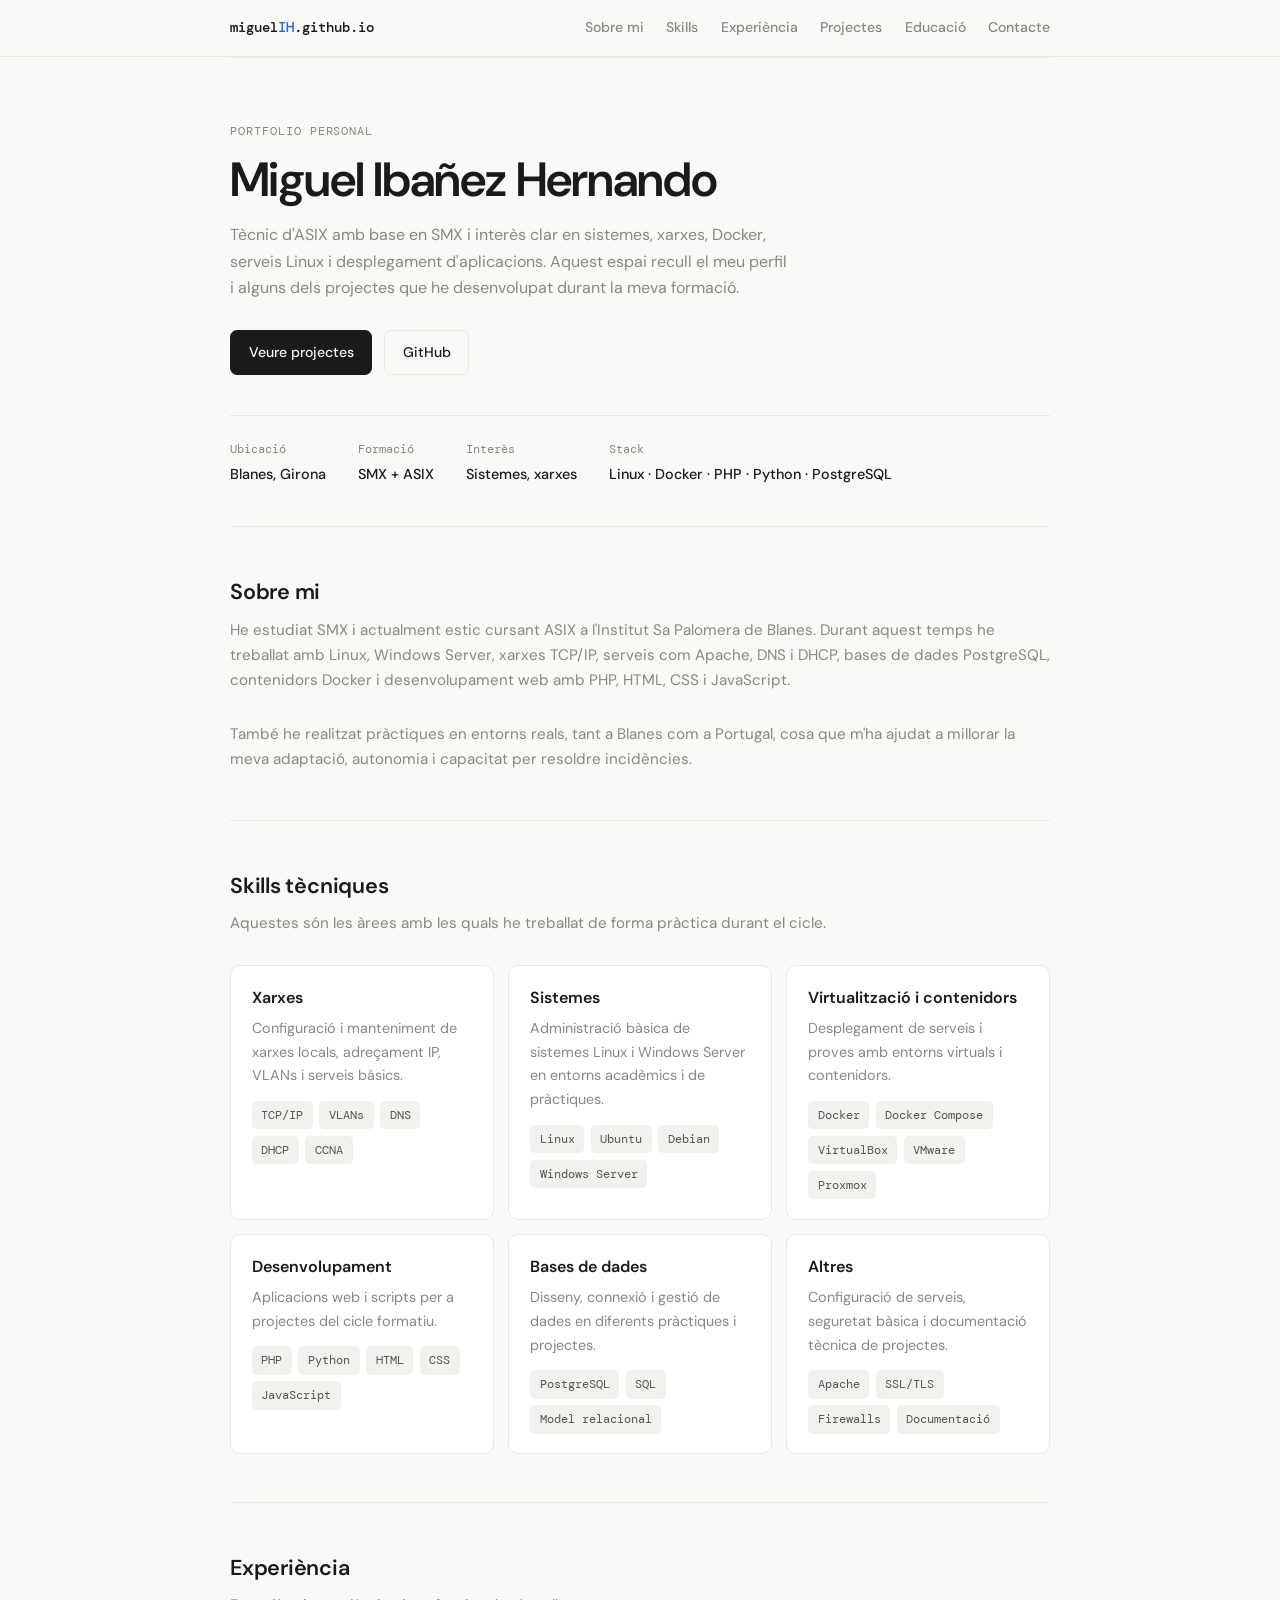
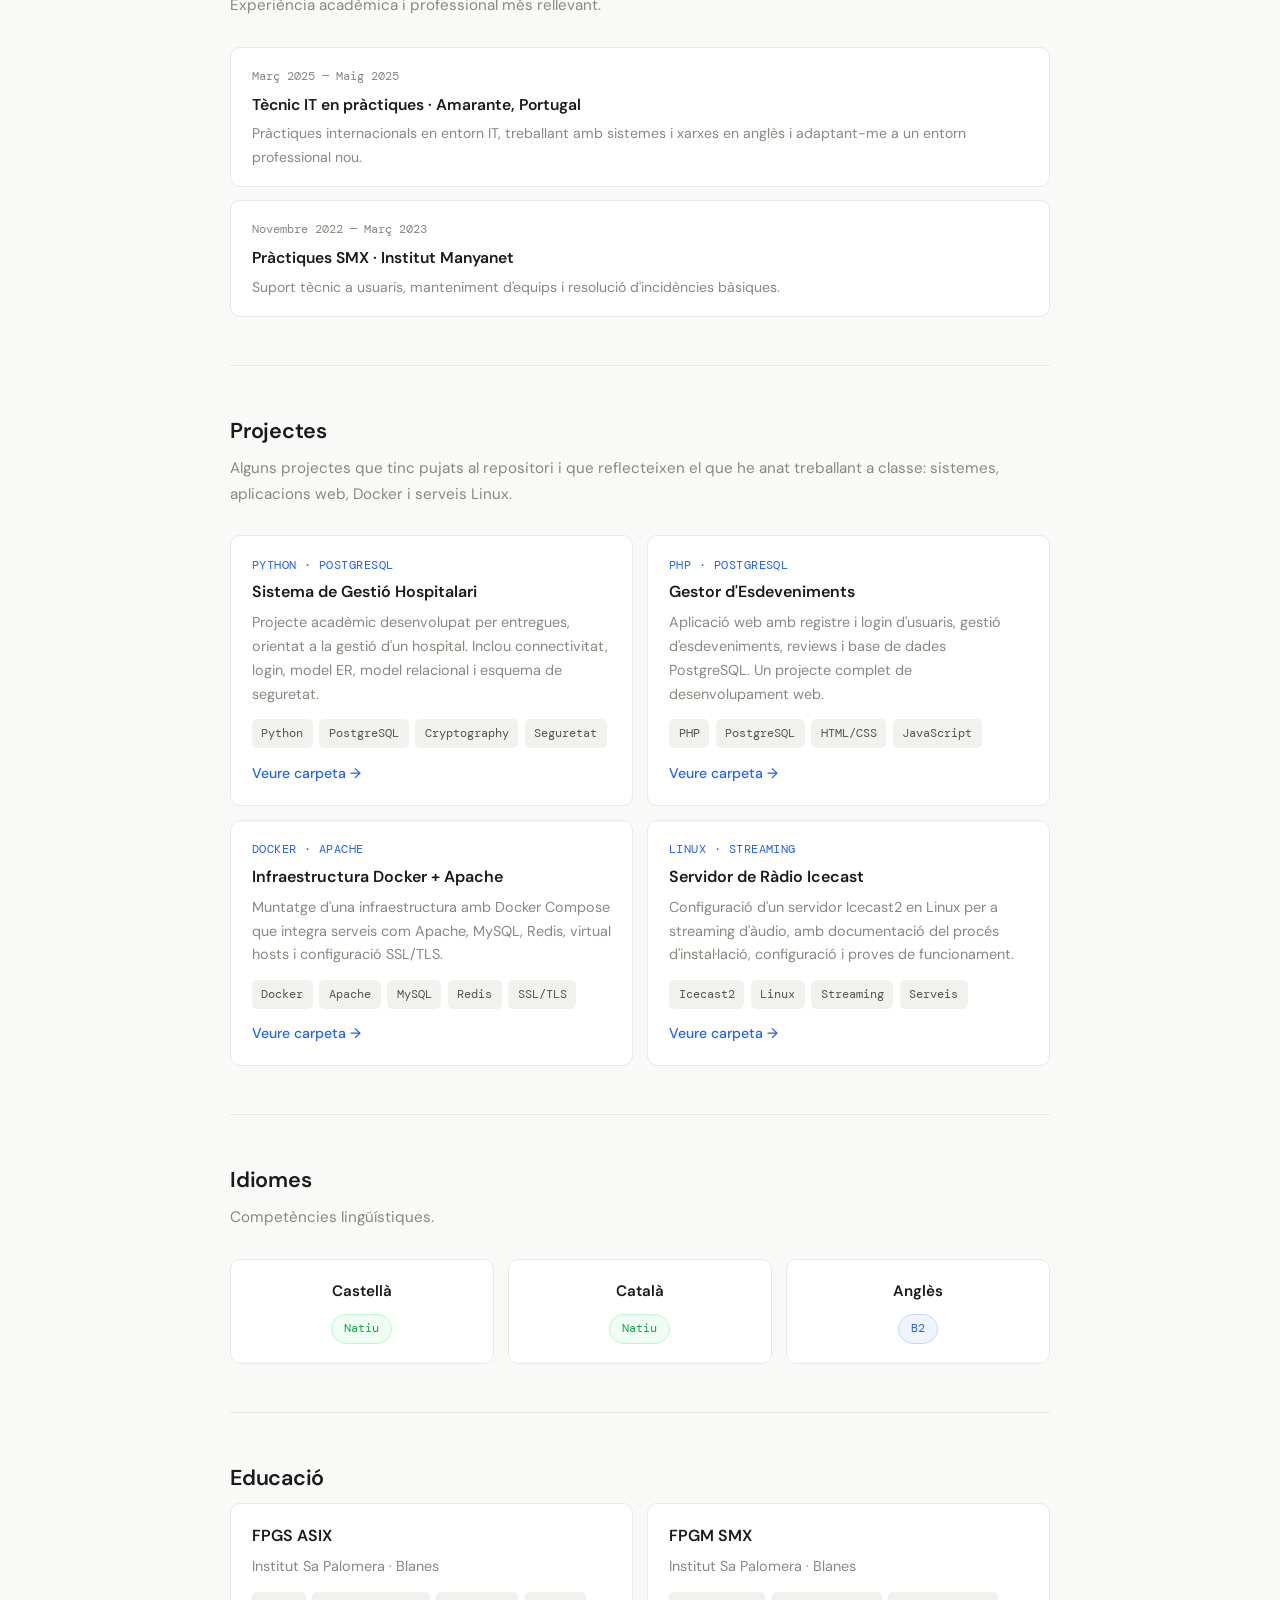
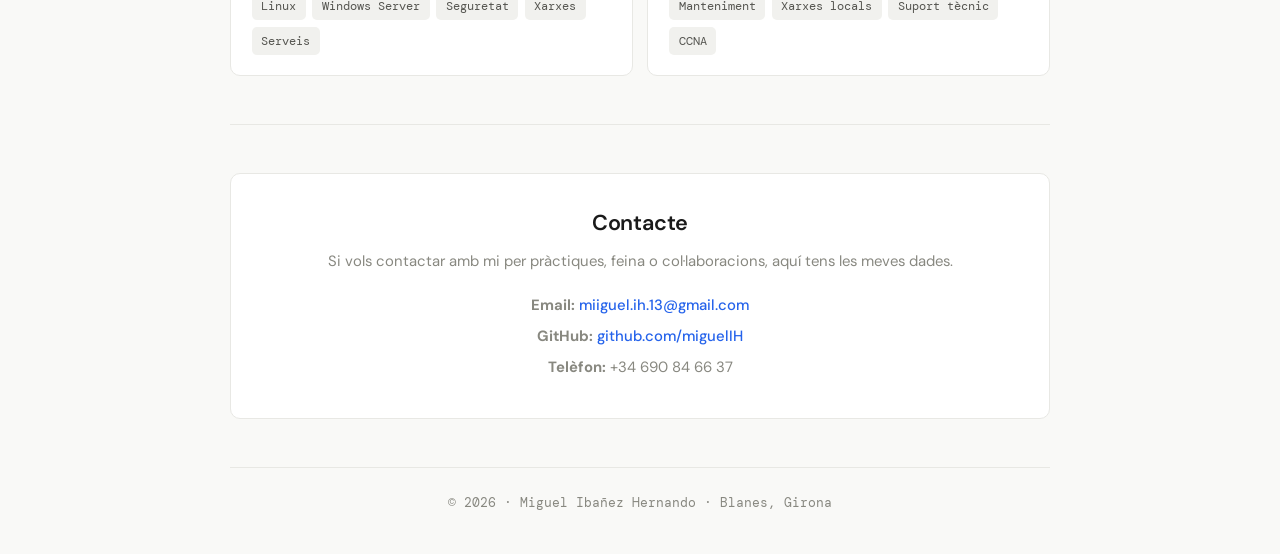
==== commit c93e0b46: "Update index.html" ====
--- a/index.html
+++ b/index.html
@@ -553,7 +553,7 @@
         </div>
         <div class="language-card">
           <div class="language-name">Anglès</div>
-          <span class="language-level level-b2">B2 — Avançat</span>
+          <span class="language-level level-b2">B2</span>
         </div>
       </div>
     </section>
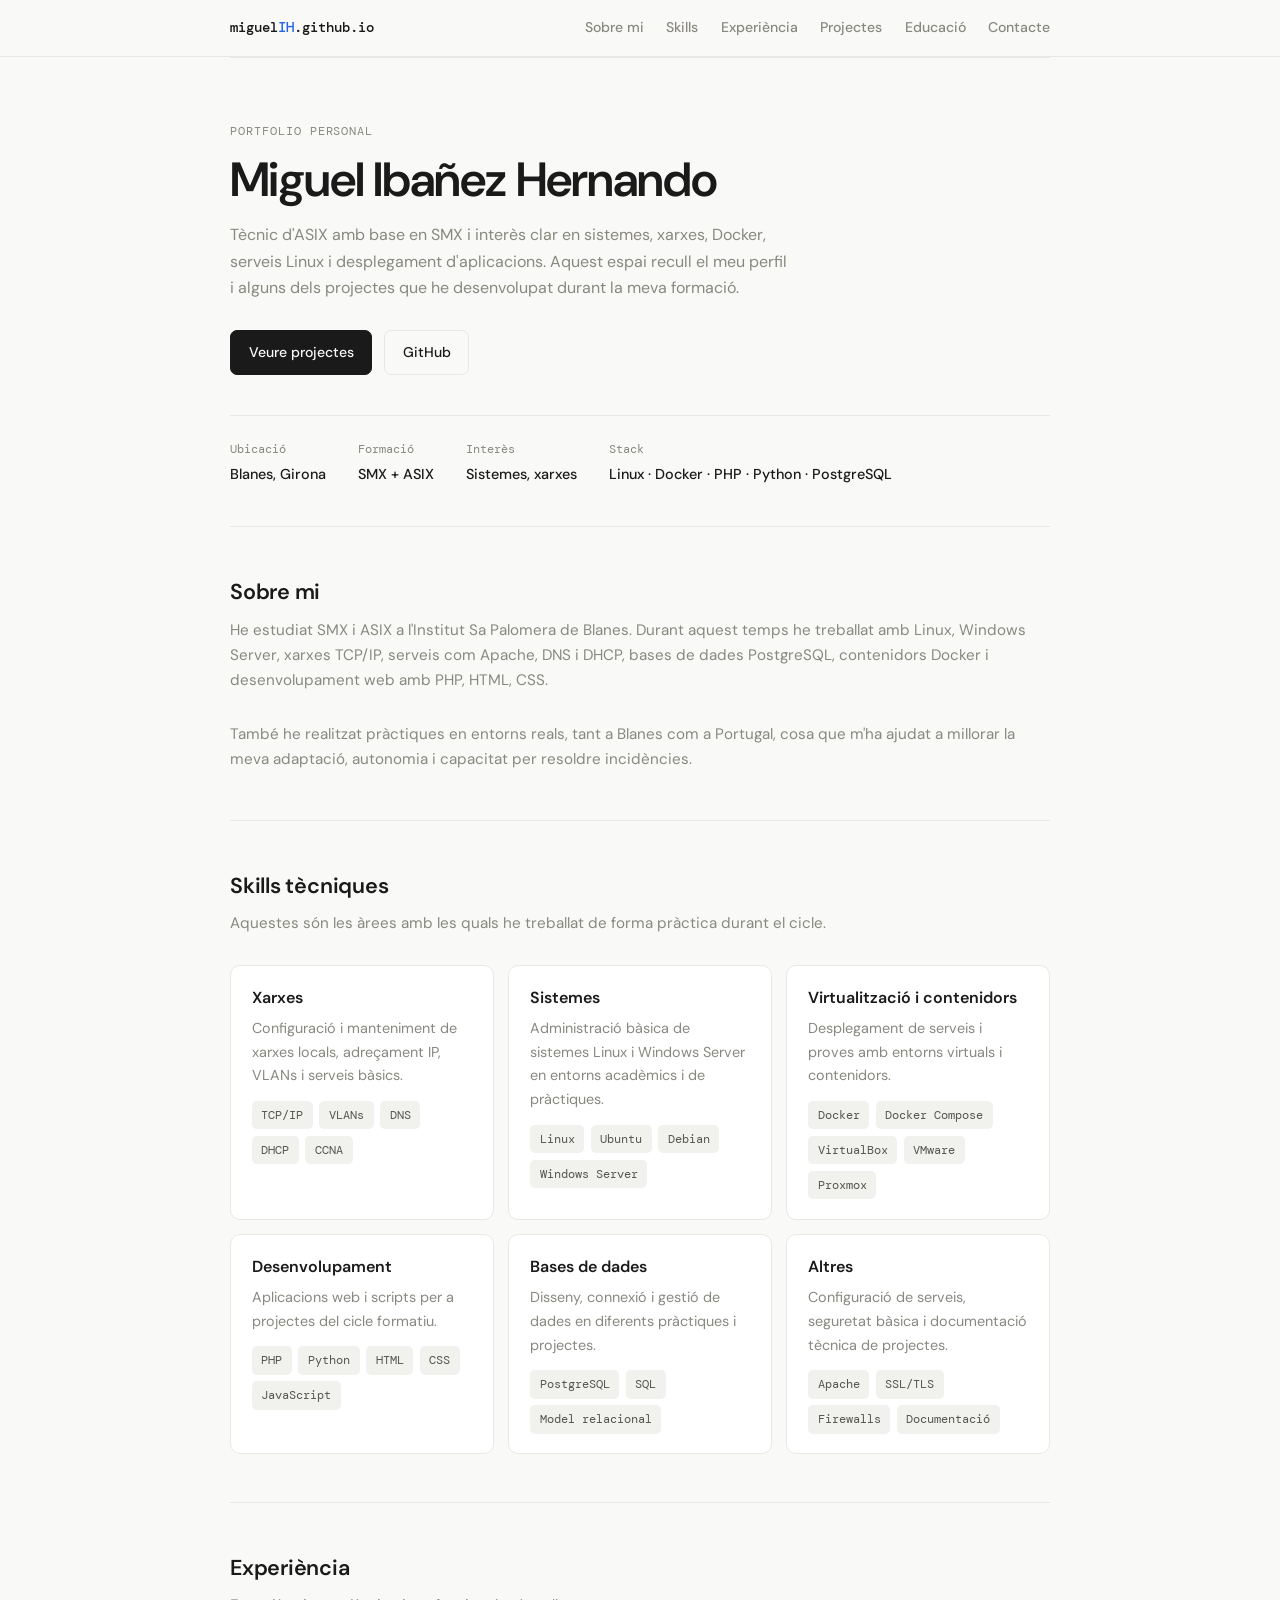
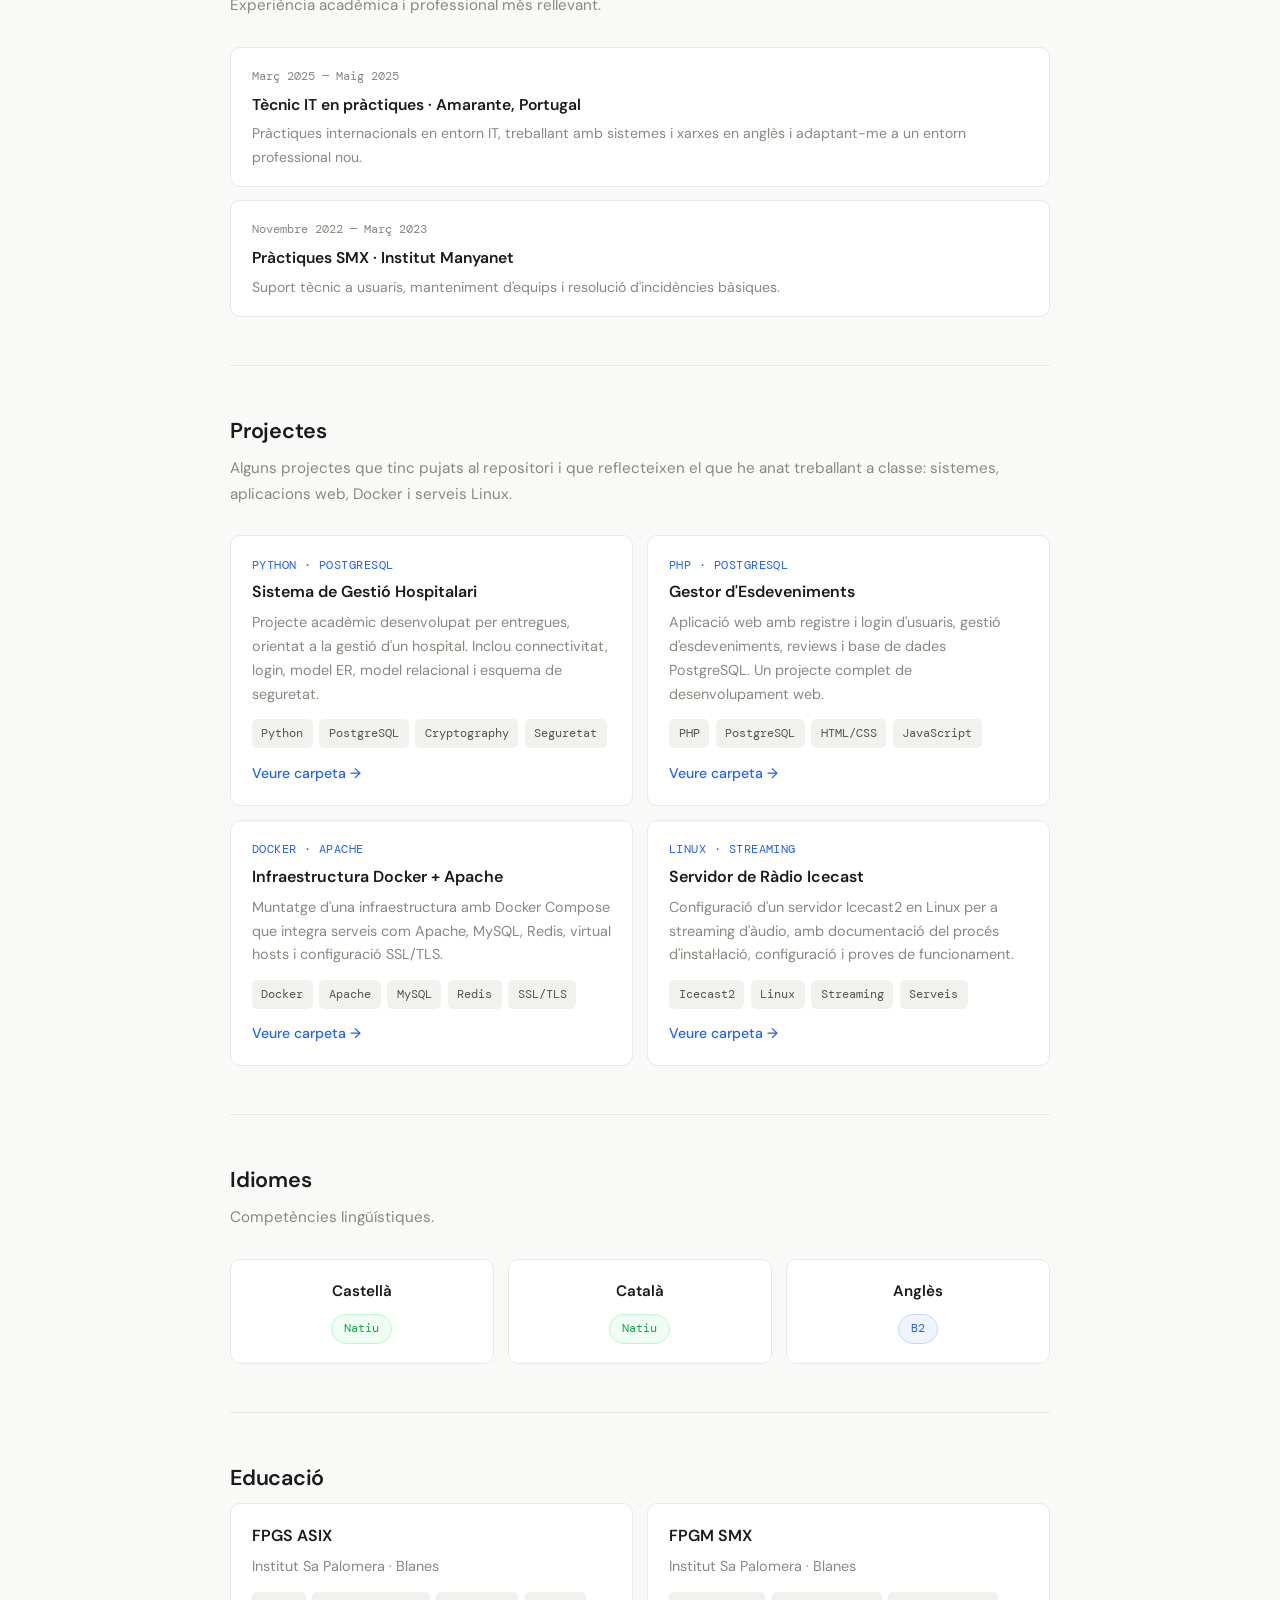
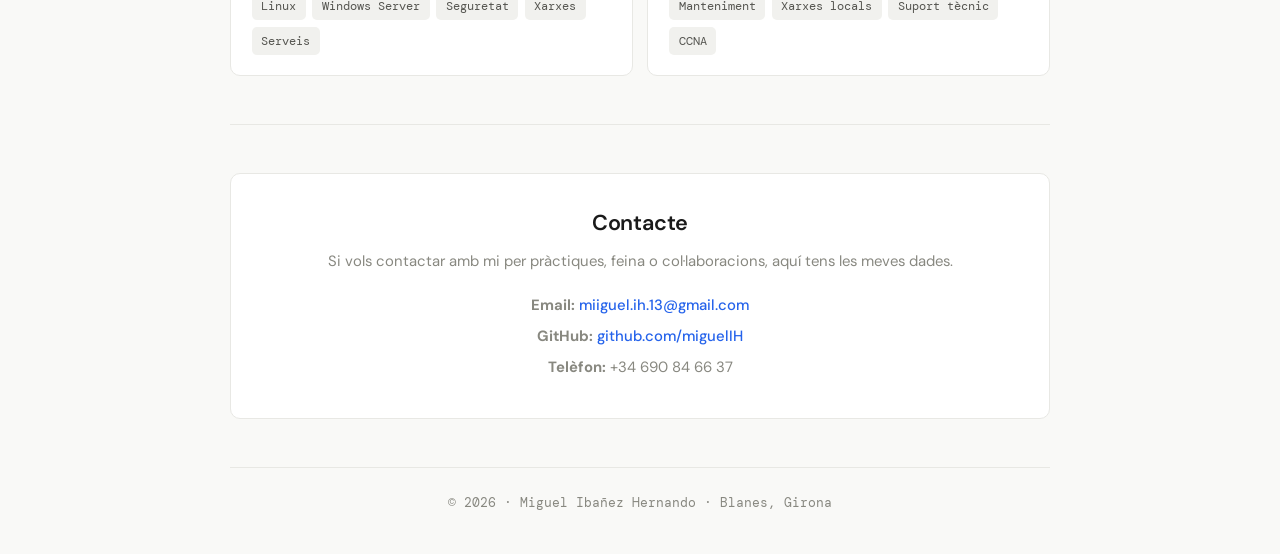
==== commit f19a79d5: "Update index.html" ====
--- a/index.html
+++ b/index.html
@@ -358,10 +358,10 @@
     <section id="sobre" class="container">
       <h2>Sobre mi</h2>
       <p class="section-desc">
-        He estudiat SMX i actualment estic cursant ASIX a l'Institut Sa Palomera de Blanes.
+        He estudiat SMX i ASIX a l'Institut Sa Palomera de Blanes.
         Durant aquest temps he treballat amb Linux, Windows Server, xarxes TCP/IP, serveis
         com Apache, DNS i DHCP, bases de dades PostgreSQL, contenidors Docker i desenvolupament
-        web amb PHP, HTML, CSS i JavaScript.
+        web amb PHP, HTML, CSS.
       </p>
       <p class="section-desc" style="margin-bottom:0">
         També he realitzat pràctiques en entorns reals, tant a Blanes com a Portugal, cosa que
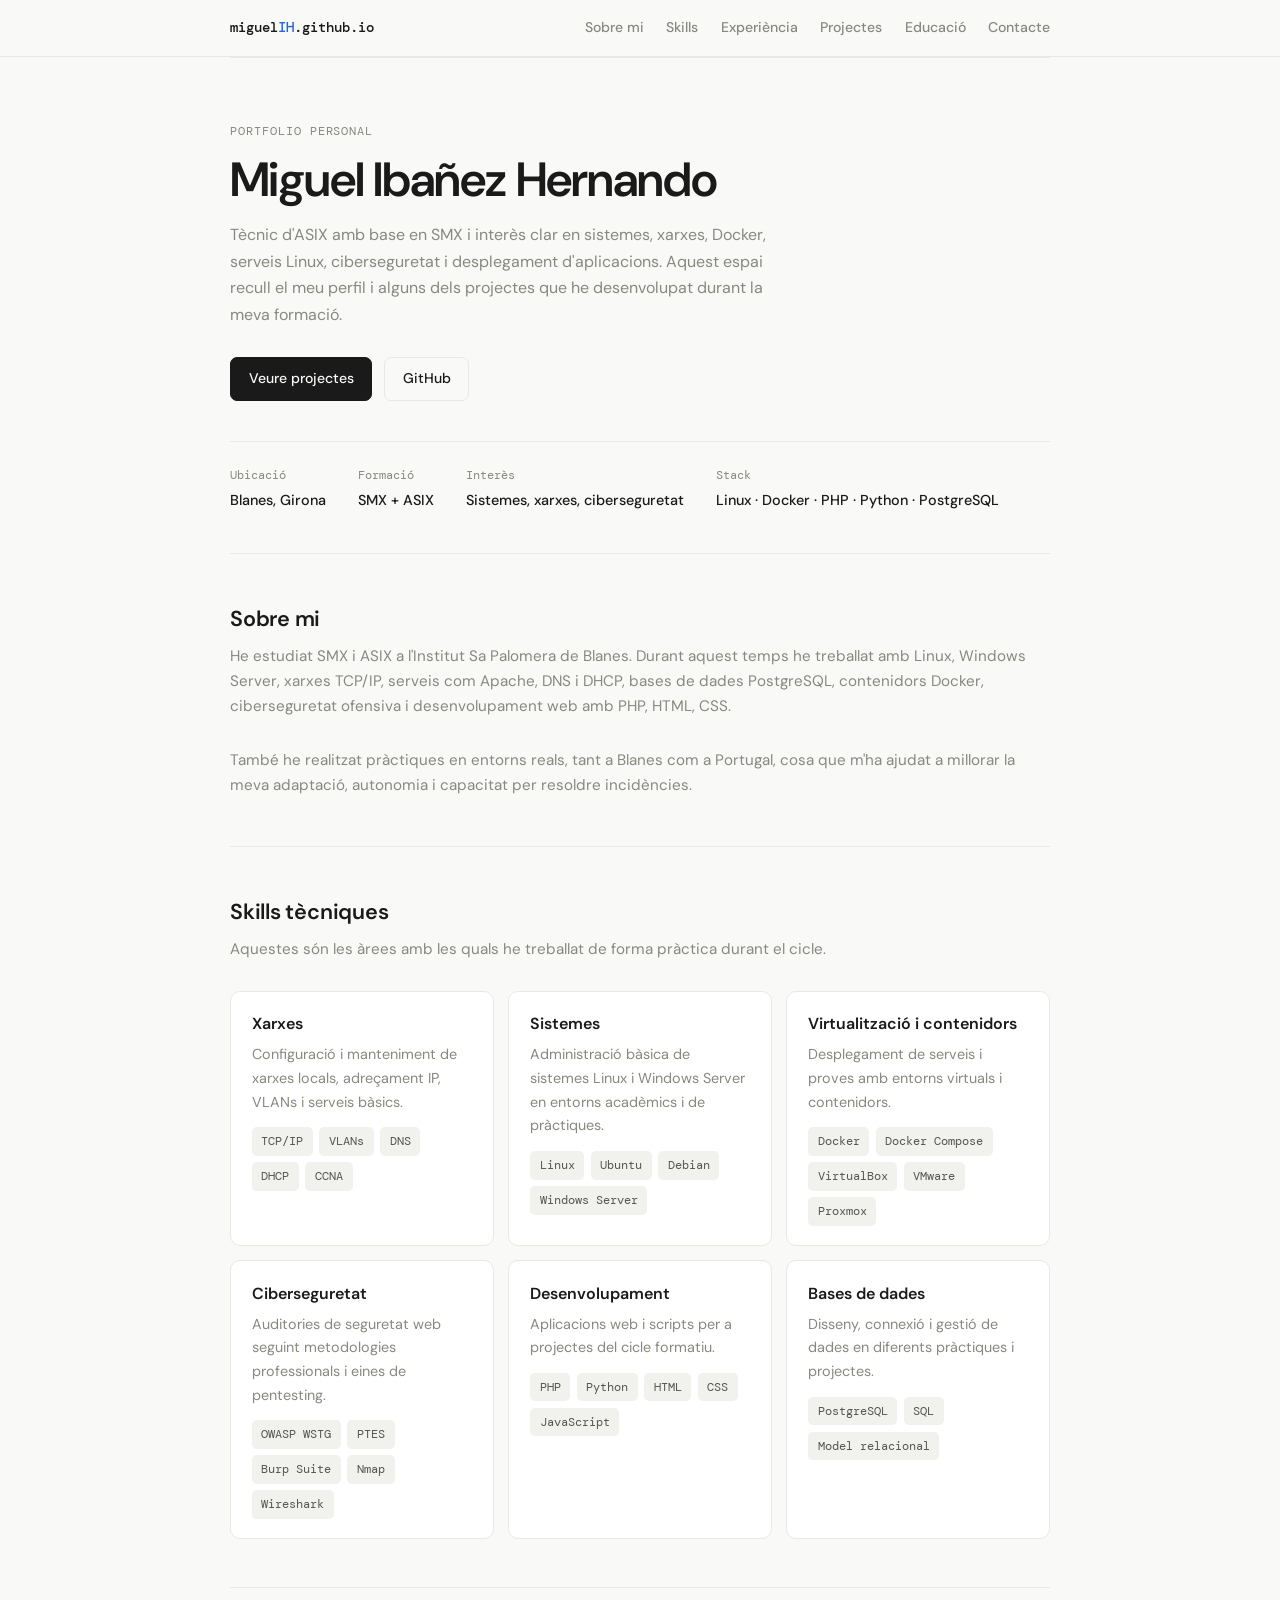
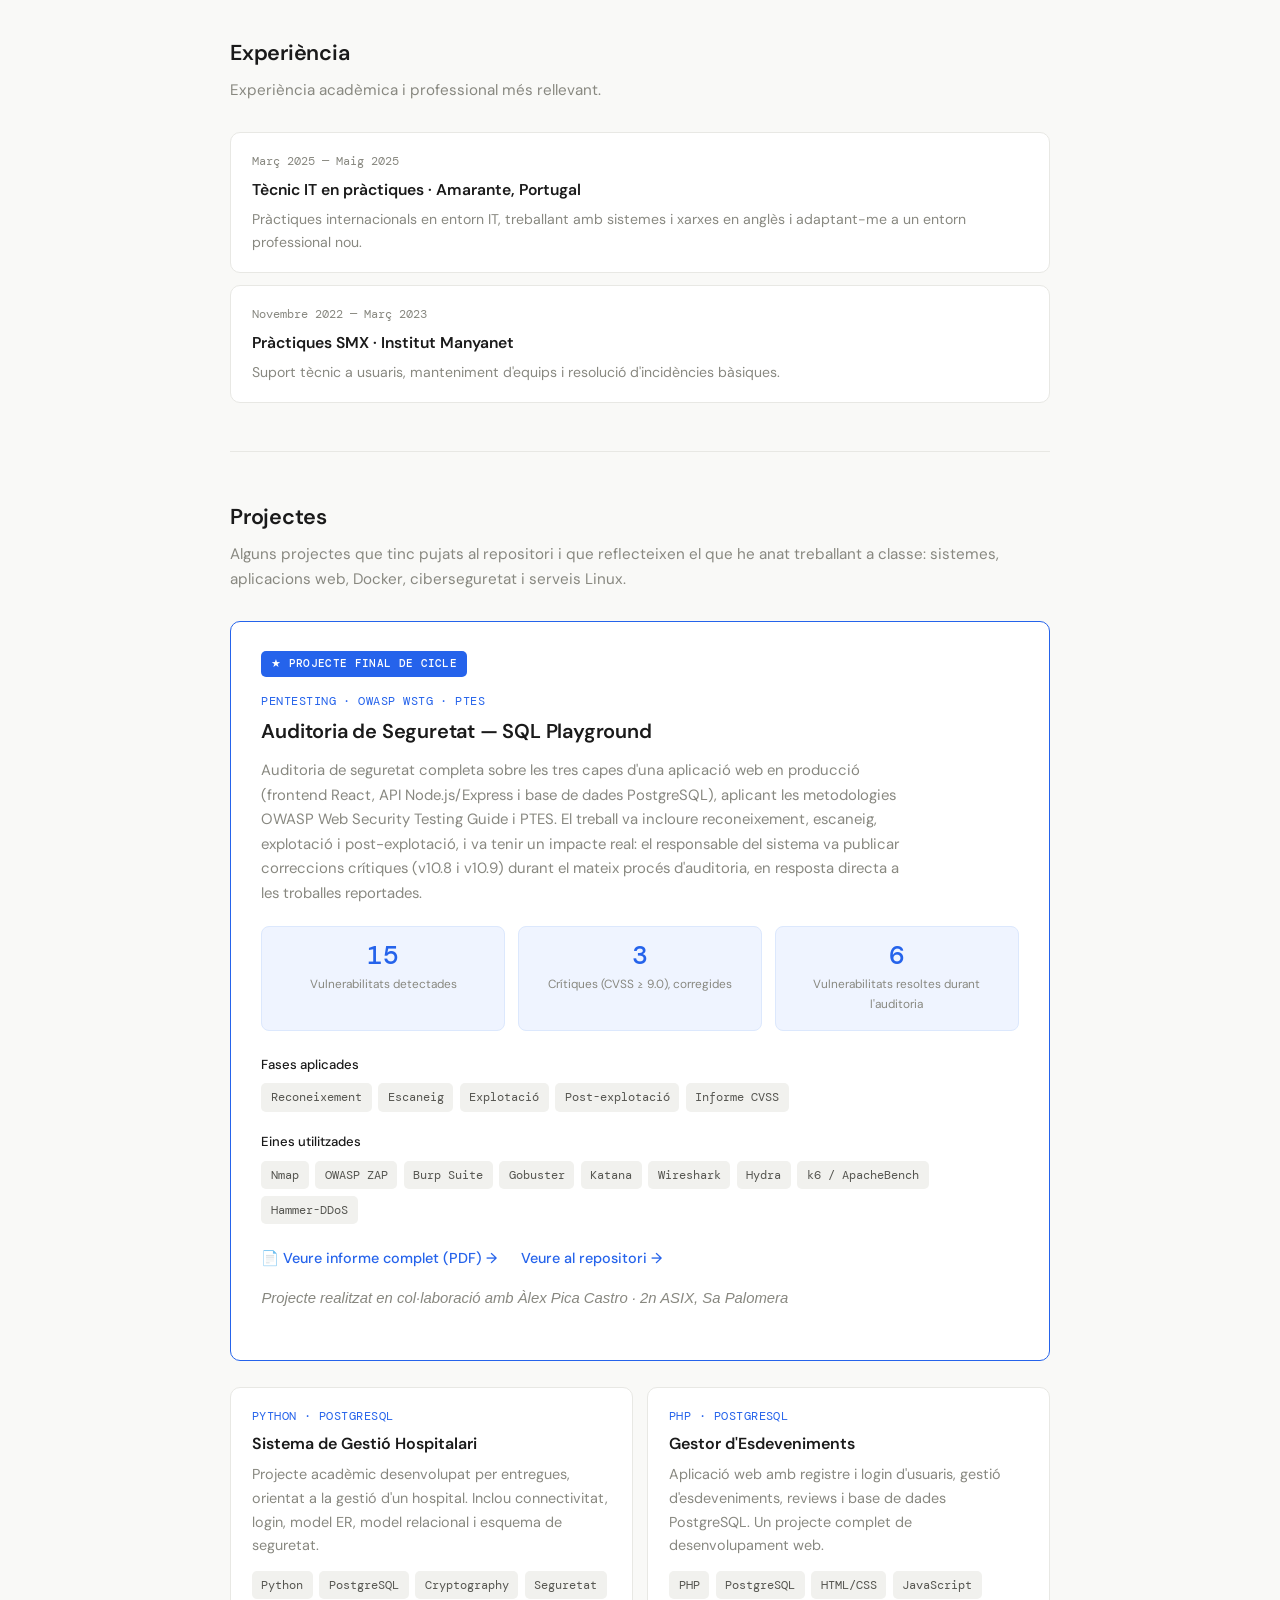
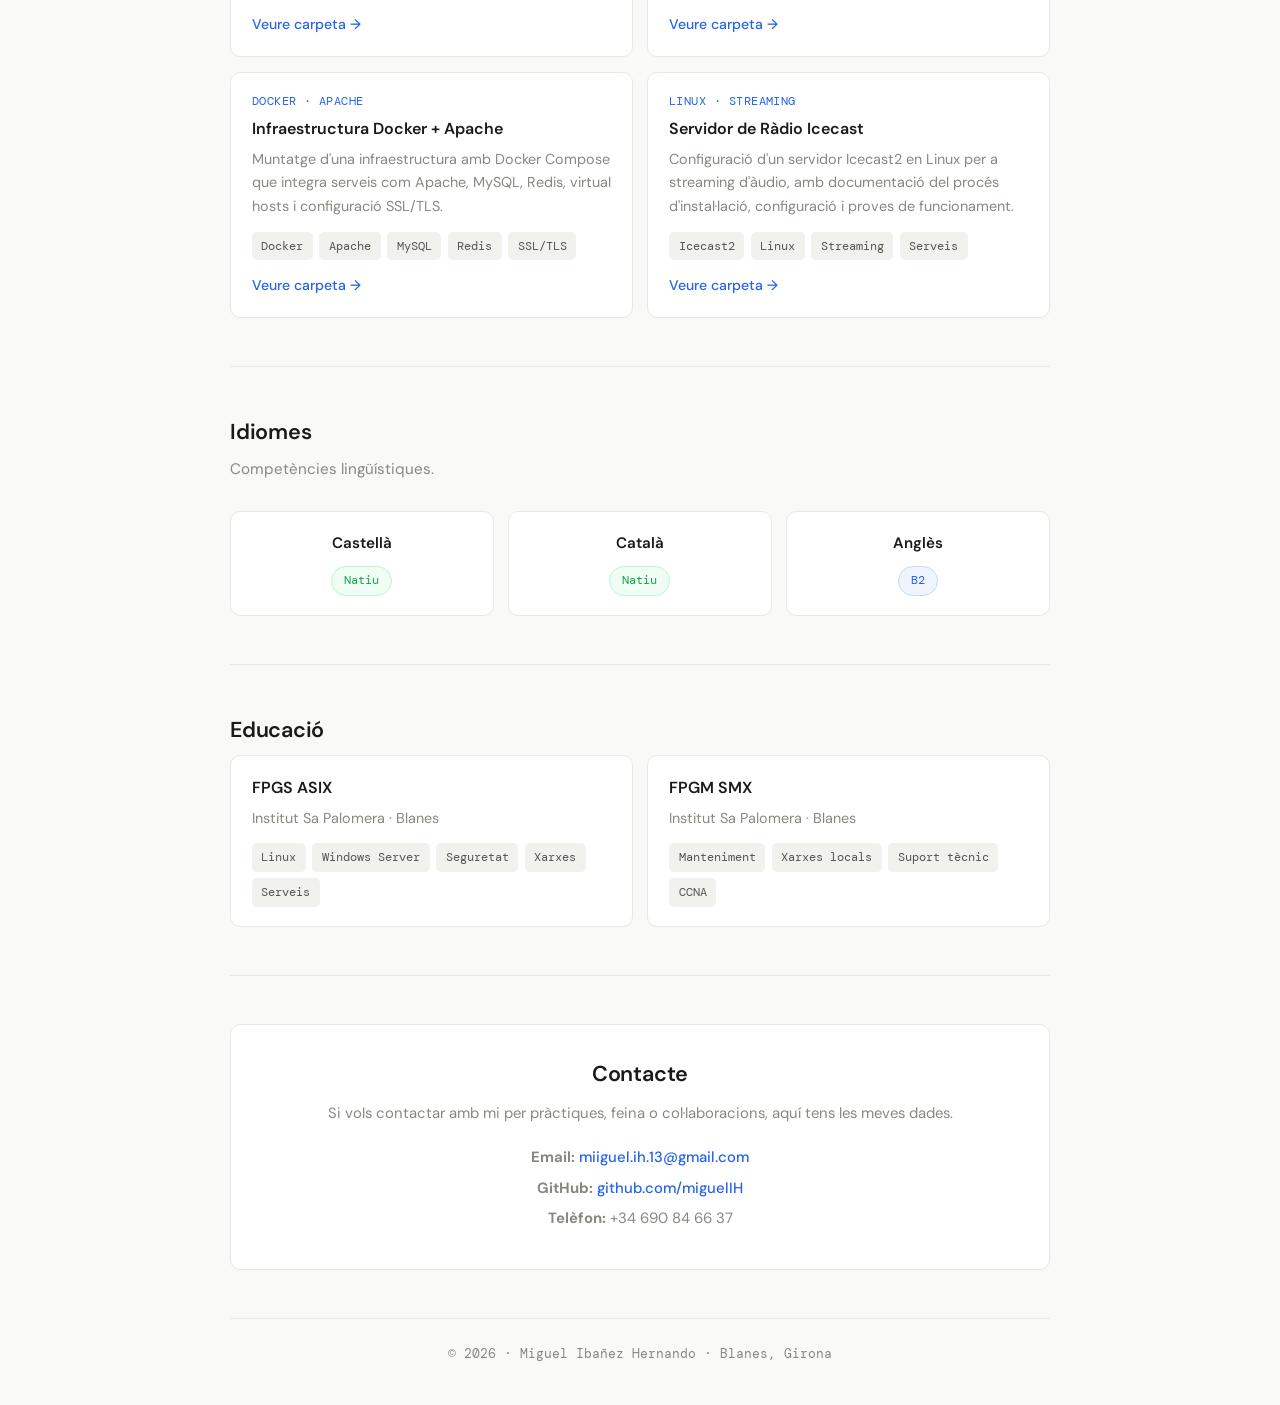
==== commit ae5a6dcd: "Update index.html" ====
--- a/index.html
+++ b/index.html
@@ -4,7 +4,7 @@
   <meta charset="UTF-8" />
   <meta name="viewport" content="width=device-width, initial-scale=1.0" />
   <title>Miguel Ibañez | Portfolio</title>
-  <meta name="description" content="Portfolio personal de Miguel Ibañez Hernando, estudiant d'ASIX amb projectes de sistemes, xarxes, Docker i desenvolupament web." />
+  <meta name="description" content="Portfolio personal de Miguel Ibañez Hernando, tècnic ASIX amb projectes de sistemes, xarxes, ciberseguretat, Docker i desenvolupament web." />
   <link href="https://fonts.googleapis.com/css2?family=DM+Sans:wght@300;400;500;600&family=DM+Mono:wght@400;500&display=swap" rel="stylesheet">
   <style>
     :root {
@@ -20,11 +20,11 @@
       --radius: 10px;
       --max: 820px;
     }
-
+ 
     * { box-sizing: border-box; margin: 0; padding: 0; }
-
+ 
     html { scroll-behavior: smooth; }
-
+ 
     body {
       font-family: 'DM Sans', sans-serif;
       background: var(--bg);
@@ -32,15 +32,15 @@
       line-height: 1.65;
       font-size: 15px;
     }
-
+ 
     a { color: var(--accent); text-decoration: none; }
     a:hover { text-decoration: underline; }
-
+ 
     .container {
       width: min(100% - 2.5rem, var(--max));
       margin: 0 auto;
     }
-
+ 
     /* ── HEADER ── */
     header {
       border-bottom: 1px solid var(--border);
@@ -49,7 +49,7 @@
       top: 0;
       z-index: 10;
     }
-
+ 
     .nav {
       display: flex;
       justify-content: space-between;
@@ -58,30 +58,30 @@
       gap: 1rem;
       flex-wrap: wrap;
     }
-
+ 
     .brand {
       font-family: 'DM Mono', monospace;
       font-size: .9rem;
       color: var(--text);
       font-weight: 500;
     }
-
+ 
     .brand span { color: var(--accent); }
-
+ 
     nav { display: flex; gap: 1.4rem; flex-wrap: wrap; }
-
+ 
     nav a {
       color: var(--muted);
       font-size: .88rem;
       font-weight: 500;
       transition: color .15s;
     }
-
+ 
     nav a:hover { color: var(--text); text-decoration: none; }
-
+ 
     /* ── HERO ── */
     .hero { padding: 4rem 0 2.5rem; }
-
+ 
     .label {
       font-family: 'DM Mono', monospace;
       font-size: .75rem;
@@ -90,7 +90,7 @@
       text-transform: uppercase;
       margin-bottom: .75rem;
     }
-
+ 
     h1 {
       font-size: clamp(2rem, 5vw, 3rem);
       font-weight: 600;
@@ -98,16 +98,16 @@
       margin-bottom: 1rem;
       letter-spacing: -.02em;
     }
-
+ 
     .hero-desc {
       color: var(--muted);
       font-size: 1rem;
       max-width: 560px;
       margin-bottom: 1.8rem;
     }
-
+ 
     .cta { display: flex; gap: .75rem; flex-wrap: wrap; }
-
+ 
     .btn {
       padding: .6rem 1.1rem;
       border-radius: 7px;
@@ -116,23 +116,23 @@
       font-family: inherit;
       transition: .15s;
     }
-
+ 
     .btn-primary {
       background: var(--text);
       color: var(--bg);
       border: 1px solid var(--text);
     }
-
+ 
     .btn-primary:hover { opacity: .8; text-decoration: none; }
-
+ 
     .btn-secondary {
       background: transparent;
       color: var(--text);
       border: 1px solid var(--border);
     }
-
+ 
     .btn-secondary:hover { border-color: #aaa; text-decoration: none; }
-
+ 
     .hero-meta {
       margin-top: 2.5rem;
       padding-top: 1.5rem;
@@ -141,27 +141,27 @@
       gap: 2rem;
       flex-wrap: wrap;
     }
-
+ 
     .meta-item { display: flex; flex-direction: column; gap: .2rem; }
     .meta-label { font-size: .75rem; color: var(--muted); font-family: 'DM Mono', monospace; }
     .meta-value { font-size: .9rem; font-weight: 500; }
-
+ 
     /* ── SECTIONS ── */
     section { padding: 3rem 0; border-top: 1px solid var(--border); }
-
+ 
     h2 {
       font-size: 1.35rem;
       font-weight: 600;
       margin-bottom: .4rem;
       letter-spacing: -.01em;
     }
-
+ 
     .section-desc {
       color: var(--muted);
       margin-bottom: 1.8rem;
       font-size: .95rem;
     }
-
+ 
     /* ── CARDS ── */
     .card {
       background: var(--surface);
@@ -169,26 +169,26 @@
       border-radius: var(--radius);
       padding: 1.2rem 1.3rem;
     }
-
+ 
     .card h3 {
       font-size: 1rem;
       font-weight: 600;
       margin-bottom: .35rem;
     }
-
+ 
     .card p {
       color: var(--muted);
       font-size: .9rem;
       margin-bottom: .8rem;
     }
-
+ 
     /* ── GRIDS ── */
     .grid-3 { display: grid; grid-template-columns: repeat(3,1fr); gap: .9rem; }
     .grid-2 { display: grid; grid-template-columns: repeat(2,1fr); gap: .9rem; }
-
+ 
     /* ── TAGS ── */
     .tags { display: flex; flex-wrap: wrap; gap: .4rem; margin-top: .5rem; }
-
+ 
     .tag {
       background: var(--tag-bg);
       color: var(--tag-color);
@@ -198,27 +198,27 @@
       font-family: 'DM Mono', monospace;
       font-weight: 400;
     }
-
+ 
     /* ── TIMELINE ── */
     .timeline { display: grid; gap: .8rem; }
-
+ 
     .timeline-item {
       background: var(--surface);
       border: 1px solid var(--border);
       border-radius: var(--radius);
       padding: 1.1rem 1.3rem;
     }
-
+ 
     .timeline-item .date {
       font-family: 'DM Mono', monospace;
       font-size: .78rem;
       color: var(--muted);
       margin-bottom: .35rem;
     }
-
+ 
     .timeline-item h3 { font-size: .98rem; font-weight: 600; margin-bottom: .3rem; }
     .timeline-item p { color: var(--muted); font-size: .88rem; }
-
+ 
     /* ── PROJECTS ── */
     .project-type {
       font-family: 'DM Mono', monospace;
@@ -228,13 +228,107 @@
       letter-spacing: .04em;
       margin-bottom: .3rem;
     }
-
+ 
     .project-links { margin-top: .8rem; }
     .project-links a { font-size: .88rem; font-weight: 500; }
-
+ 
+    /* ── FEATURED PROJECT ── */
+    .featured-card {
+      background: var(--surface);
+      border: 1.5px solid var(--accent);
+      border-radius: var(--radius);
+      padding: 1.8rem 1.9rem;
+      margin-bottom: 1.6rem;
+      position: relative;
+    }
+ 
+    .featured-badge {
+      display: inline-block;
+      background: var(--accent);
+      color: #fff;
+      font-family: 'DM Mono', monospace;
+      font-size: .68rem;
+      font-weight: 500;
+      padding: .25rem .6rem;
+      border-radius: 5px;
+      margin-bottom: .9rem;
+      letter-spacing: .03em;
+      text-transform: uppercase;
+    }
+ 
+    .featured-card h3 {
+      font-size: 1.25rem;
+      font-weight: 600;
+      margin-bottom: .6rem;
+      letter-spacing: -.01em;
+    }
+ 
+    .featured-card > p {
+      color: var(--muted);
+      font-size: .93rem;
+      margin-bottom: 1.3rem;
+      max-width: 640px;
+    }
+ 
+    .stat-grid {
+      display: grid;
+      grid-template-columns: repeat(3, 1fr);
+      gap: .8rem;
+      margin-bottom: 1.4rem;
+    }
+ 
+    .stat-box {
+      background: var(--accent-soft);
+      border: 1px solid #dce8fd;
+      border-radius: 8px;
+      padding: 1rem .8rem;
+      text-align: center;
+    }
+ 
+    .stat-num {
+      font-family: 'DM Mono', monospace;
+      font-size: 1.6rem;
+      font-weight: 500;
+      color: var(--accent);
+      line-height: 1;
+    }
+ 
+    .stat-label {
+      font-size: .74rem;
+      color: var(--muted);
+      margin-top: .4rem;
+    }
+ 
+    .featured-subtitle {
+      font-size: .82rem;
+      font-weight: 500;
+      color: var(--text);
+      margin-bottom: .5rem;
+      margin-top: 1.2rem;
+    }
+ 
+    .featured-links {
+      margin-top: 1.4rem;
+      display: flex;
+      gap: 1.5rem;
+      flex-wrap: wrap;
+    }
+ 
+    .featured-links a {
+      font-size: .9rem;
+      font-weight: 500;
+    }
+ 
+    .credit-note {
+      margin-top: 1rem;
+      font-size: .78rem;
+      color: var(--muted);
+      font-style: italic;
+    }
+ 
     /* ── LANGUAGES ── */
     .languages-grid { display: grid; grid-template-columns: repeat(3,1fr); gap: .9rem; }
-
+ 
     .language-card {
       background: var(--surface);
       border: 1px solid var(--border);
@@ -242,9 +336,9 @@
       padding: 1.2rem;
       text-align: center;
     }
-
+ 
     .language-name { font-weight: 600; font-size: .95rem; margin-bottom: .6rem; }
-
+ 
     .language-level {
       font-family: 'DM Mono', monospace;
       font-size: .75rem;
@@ -252,11 +346,11 @@
       border-radius: 50px;
       display: inline-block;
     }
-
+ 
     .level-native { background: #f0fdf4; color: #16a34a; border: 1px solid #bbf7d0; }
     .level-b1 { background: var(--accent-soft); color: var(--accent); border: 1px solid #bfdbfe; }
     .level-b2 { background: var(--accent-soft); color: var(--accent); border: 1px solid #bfdbfe; }
-
+ 
     .language-bar-container {
       margin-top: .9rem;
       height: 4px;
@@ -264,12 +358,12 @@
       border-radius: 50px;
       overflow: hidden;
     }
-
+ 
     .language-bar { height: 100%; border-radius: 50px; background: var(--accent); }
     .bar-native { width: 100%; }
     .bar-b2 { width: 70%; }
     .bar-b1 { width: 55%; }
-
+ 
     /* ── CONTACT ── */
     .contact-box {
       background: var(--surface);
@@ -278,11 +372,11 @@
       padding: 2rem;
       text-align: center;
     }
-
+ 
     .contact-box h2 { margin-bottom: .5rem; }
     .contact-box p { color: var(--muted); font-size: .93rem; margin-bottom: .4rem; }
     .contact-box a { font-weight: 500; }
-
+ 
     /* ── FOOTER ── */
     footer {
       border-top: 1px solid var(--border);
@@ -292,10 +386,10 @@
       font-size: .83rem;
       font-family: 'DM Mono', monospace;
     }
-
+ 
     /* ── RESPONSIVE ── */
     @media (max-width: 700px) {
-      .grid-3, .grid-2, .languages-grid { grid-template-columns: 1fr; }
+      .grid-3, .grid-2, .languages-grid, .stat-grid { grid-template-columns: 1fr; }
       .nav { flex-direction: column; align-items: flex-start; }
       nav { gap: .8rem; }
       .hero { padding: 2.5rem 0 1.5rem; }
@@ -304,7 +398,7 @@
   </style>
 </head>
 <body>
-
+ 
   <header>
     <div class="container nav">
       <div class="brand">miguel<span>IH</span>.github.io</div>
@@ -318,17 +412,17 @@
       </nav>
     </div>
   </header>
-
+ 
   <main>
-
+ 
     <!-- HERO -->
     <section class="hero container">
       <div class="label">Portfolio personal</div>
       <h1>Miguel Ibañez Hernando</h1>
       <p class="hero-desc">
-        Tècnic d'ASIX amb base en SMX i interès clar en sistemes, xarxes, Docker, serveis Linux
-        i desplegament d'aplicacions. Aquest espai recull el meu perfil i alguns dels projectes
-        que he desenvolupat durant la meva formació.
+        Tècnic d'ASIX amb base en SMX i interès clar en sistemes, xarxes, Docker, serveis Linux,
+        ciberseguretat i desplegament d'aplicacions. Aquest espai recull el meu perfil i alguns dels
+        projectes que he desenvolupat durant la meva formació.
       </p>
       <div class="cta">
         <a class="btn btn-primary" href="#projectes">Veure projectes</a>
@@ -345,7 +439,7 @@
         </div>
         <div class="meta-item">
           <span class="meta-label">Interès</span>
-          <span class="meta-value">Sistemes, xarxes</span>
+          <span class="meta-value">Sistemes, xarxes, ciberseguretat</span>
         </div>
         <div class="meta-item">
           <span class="meta-label">Stack</span>
@@ -353,27 +447,27 @@
         </div>
       </div>
     </section>
-
+ 
     <!-- SOBRE MI -->
     <section id="sobre" class="container">
       <h2>Sobre mi</h2>
       <p class="section-desc">
         He estudiat SMX i ASIX a l'Institut Sa Palomera de Blanes.
         Durant aquest temps he treballat amb Linux, Windows Server, xarxes TCP/IP, serveis
-        com Apache, DNS i DHCP, bases de dades PostgreSQL, contenidors Docker i desenvolupament
-        web amb PHP, HTML, CSS.
+        com Apache, DNS i DHCP, bases de dades PostgreSQL, contenidors Docker, ciberseguretat
+        ofensiva i desenvolupament web amb PHP, HTML, CSS.
       </p>
       <p class="section-desc" style="margin-bottom:0">
         També he realitzat pràctiques en entorns reals, tant a Blanes com a Portugal, cosa que
         m'ha ajudat a millorar la meva adaptació, autonomia i capacitat per resoldre incidències.
       </p>
     </section>
-
+ 
     <!-- SKILLS -->
     <section id="skills" class="container">
       <h2>Skills tècniques</h2>
       <p class="section-desc">Aquestes són les àrees amb les quals he treballat de forma pràctica durant el cicle.</p>
-
+ 
       <div class="grid-3">
         <article class="card">
           <h3>Xarxes</h3>
@@ -386,7 +480,7 @@
             <span class="tag">CCNA</span>
           </div>
         </article>
-
+ 
         <article class="card">
           <h3>Sistemes</h3>
           <p>Administració bàsica de sistemes Linux i Windows Server en entorns acadèmics i de pràctiques.</p>
@@ -397,7 +491,7 @@
             <span class="tag">Windows Server</span>
           </div>
         </article>
-
+ 
         <article class="card">
           <h3>Virtualització i contenidors</h3>
           <p>Desplegament de serveis i proves amb entorns virtuals i contenidors.</p>
@@ -409,7 +503,19 @@
             <span class="tag">Proxmox</span>
           </div>
         </article>
-
+ 
+        <article class="card">
+          <h3>Ciberseguretat</h3>
+          <p>Auditories de seguretat web seguint metodologies professionals i eines de pentesting.</p>
+          <div class="tags">
+            <span class="tag">OWASP WSTG</span>
+            <span class="tag">PTES</span>
+            <span class="tag">Burp Suite</span>
+            <span class="tag">Nmap</span>
+            <span class="tag">Wireshark</span>
+          </div>
+        </article>
+ 
         <article class="card">
           <h3>Desenvolupament</h3>
           <p>Aplicacions web i scripts per a projectes del cicle formatiu.</p>
@@ -421,7 +527,7 @@
             <span class="tag">JavaScript</span>
           </div>
         </article>
-
+ 
         <article class="card">
           <h3>Bases de dades</h3>
           <p>Disseny, connexió i gestió de dades en diferents pràctiques i projectes.</p>
@@ -431,32 +537,21 @@
             <span class="tag">Model relacional</span>
           </div>
         </article>
-
-        <article class="card">
-          <h3>Altres</h3>
-          <p>Configuració de serveis, seguretat bàsica i documentació tècnica de projectes.</p>
-          <div class="tags">
-            <span class="tag">Apache</span>
-            <span class="tag">SSL/TLS</span>
-            <span class="tag">Firewalls</span>
-            <span class="tag">Documentació</span>
-          </div>
-        </article>
       </div>
     </section>
-
+ 
     <!-- EXPERIÈNCIA -->
     <section id="experiencia" class="container">
       <h2>Experiència</h2>
       <p class="section-desc">Experiència acadèmica i professional més rellevant.</p>
-
+ 
       <div class="timeline">
         <article class="timeline-item">
           <div class="date">Març 2025 — Maig 2025</div>
           <h3>Tècnic IT en pràctiques · Amarante, Portugal</h3>
           <p>Pràctiques internacionals en entorn IT, treballant amb sistemes i xarxes en anglès i adaptant-me a un entorn professional nou.</p>
         </article>
-
+ 
         <article class="timeline-item">
           <div class="date">Novembre 2022 — Març 2023</div>
           <h3>Pràctiques SMX · Institut Manyanet</h3>
@@ -464,15 +559,74 @@
         </article>
       </div>
     </section>
-
+ 
     <!-- PROJECTES -->
     <section id="projectes" class="container">
       <h2>Projectes</h2>
       <p class="section-desc">
         Alguns projectes que tinc pujats al repositori i que reflecteixen el que he anat treballant
-        a classe: sistemes, aplicacions web, Docker i serveis Linux.
+        a classe: sistemes, aplicacions web, Docker, ciberseguretat i serveis Linux.
       </p>
-
+ 
+      <!-- PROJECTE DESTACAT -->
+      <article class="featured-card">
+        <span class="featured-badge">★ Projecte final de cicle</span>
+        <div class="project-type">Pentesting · OWASP WSTG · PTES</div>
+        <h3>Auditoria de Seguretat — SQL Playground</h3>
+        <p>
+          Auditoria de seguretat completa sobre les tres capes d'una aplicació web en producció
+          (frontend React, API Node.js/Express i base de dades PostgreSQL), aplicant les
+          metodologies OWASP Web Security Testing Guide i PTES. El treball va incloure
+          reconeixement, escaneig, explotació i post-explotació, i va tenir un impacte real: el
+          responsable del sistema va publicar correccions crítiques (v10.8 i v10.9) durant el
+          mateix procés d'auditoria, en resposta directa a les troballes reportades.
+        </p>
+ 
+        <div class="stat-grid">
+          <div class="stat-box">
+            <div class="stat-num">15</div>
+            <div class="stat-label">Vulnerabilitats detectades</div>
+          </div>
+          <div class="stat-box">
+            <div class="stat-num">3</div>
+            <div class="stat-label">Crítiques (CVSS ≥ 9.0), corregides</div>
+          </div>
+          <div class="stat-box">
+            <div class="stat-num">6</div>
+            <div class="stat-label">Vulnerabilitats resoltes durant l'auditoria</div>
+          </div>
+        </div>
+ 
+        <div class="featured-subtitle">Fases aplicades</div>
+        <div class="tags">
+          <span class="tag">Reconeixement</span>
+          <span class="tag">Escaneig</span>
+          <span class="tag">Explotació</span>
+          <span class="tag">Post-explotació</span>
+          <span class="tag">Informe CVSS</span>
+        </div>
+ 
+        <div class="featured-subtitle">Eines utilitzades</div>
+        <div class="tags">
+          <span class="tag">Nmap</span>
+          <span class="tag">OWASP ZAP</span>
+          <span class="tag">Burp Suite</span>
+          <span class="tag">Gobuster</span>
+          <span class="tag">Katana</span>
+          <span class="tag">Wireshark</span>
+          <span class="tag">Hydra</span>
+          <span class="tag">k6 / ApacheBench</span>
+          <span class="tag">Hammer-DDoS</span>
+        </div>
+ 
+        <div class="featured-links">
+          <a href="RUTA-AL-TEU-PDF.pdf" target="_blank" rel="noopener noreferrer">📄 Veure informe complet (PDF) →</a>
+          <a href="https://github.com/miguelIH" target="_blank" rel="noopener noreferrer">Veure al repositori →</a>
+        </div>
+ 
+        <p class="credit-note">Projecte realitzat en col·laboració amb Àlex Pica Castro · 2n ASIX, Sa Palomera</p>
+      </article>
+ 
       <div class="grid-2">
         <article class="card">
           <div class="project-type">Python · PostgreSQL</div>
@@ -488,7 +642,7 @@
             <a href="https://github.com/miguelIH/miguelIH.github.io/tree/main/Serveis%2024-25" target="_blank" rel="noopener noreferrer">Veure carpeta →</a>
           </div>
         </article>
-
+ 
         <article class="card">
           <div class="project-type">PHP · PostgreSQL</div>
           <h3>Gestor d'Esdeveniments</h3>
@@ -503,7 +657,7 @@
             <a href="https://github.com/miguelIH/miguelIH.github.io/tree/main/Webs%2024-25" target="_blank" rel="noopener noreferrer">Veure carpeta →</a>
           </div>
         </article>
-
+ 
         <article class="card">
           <div class="project-type">Docker · Apache</div>
           <h3>Infraestructura Docker + Apache</h3>
@@ -519,7 +673,7 @@
             <a href="https://github.com/miguelIH/miguelIH.github.io/tree/main/Serveis%2025-26" target="_blank" rel="noopener noreferrer">Veure carpeta →</a>
           </div>
         </article>
-
+ 
         <article class="card">
           <div class="project-type">Linux · Streaming</div>
           <h3>Servidor de Ràdio Icecast</h3>
@@ -536,12 +690,12 @@
         </article>
       </div>
     </section>
-
+ 
     <!-- IDIOMES -->
     <section id="languages" class="container">
       <h2>Idiomes</h2>
       <p class="section-desc">Competències lingüístiques.</p>
-
+ 
       <div class="languages-grid">
         <div class="language-card">
           <div class="language-name">Castellà</div>
@@ -557,7 +711,7 @@
         </div>
       </div>
     </section>
-
+ 
     <!-- EDUCACIÓ -->
     <section id="educacio" class="container">
       <h2>Educació</h2>
@@ -573,7 +727,7 @@
             <span class="tag">Serveis</span>
           </div>
         </article>
-
+ 
         <article class="card">
           <h3>FPGM SMX</h3>
           <p>Institut Sa Palomera · Blanes</p>
@@ -586,7 +740,7 @@
         </article>
       </div>
     </section>
-
+ 
     <!-- CONTACTE -->
     <section id="contacte" class="container">
       <div class="contact-box">
@@ -597,12 +751,13 @@
         <p><strong>Telèfon:</strong> +34 690 84 66 37</p>
       </div>
     </section>
-
+ 
   </main>
-
+ 
   <footer class="container">
     © 2026 · Miguel Ibañez Hernando · Blanes, Girona
   </footer>
-
+ 
 </body>
 </html>
+ 
